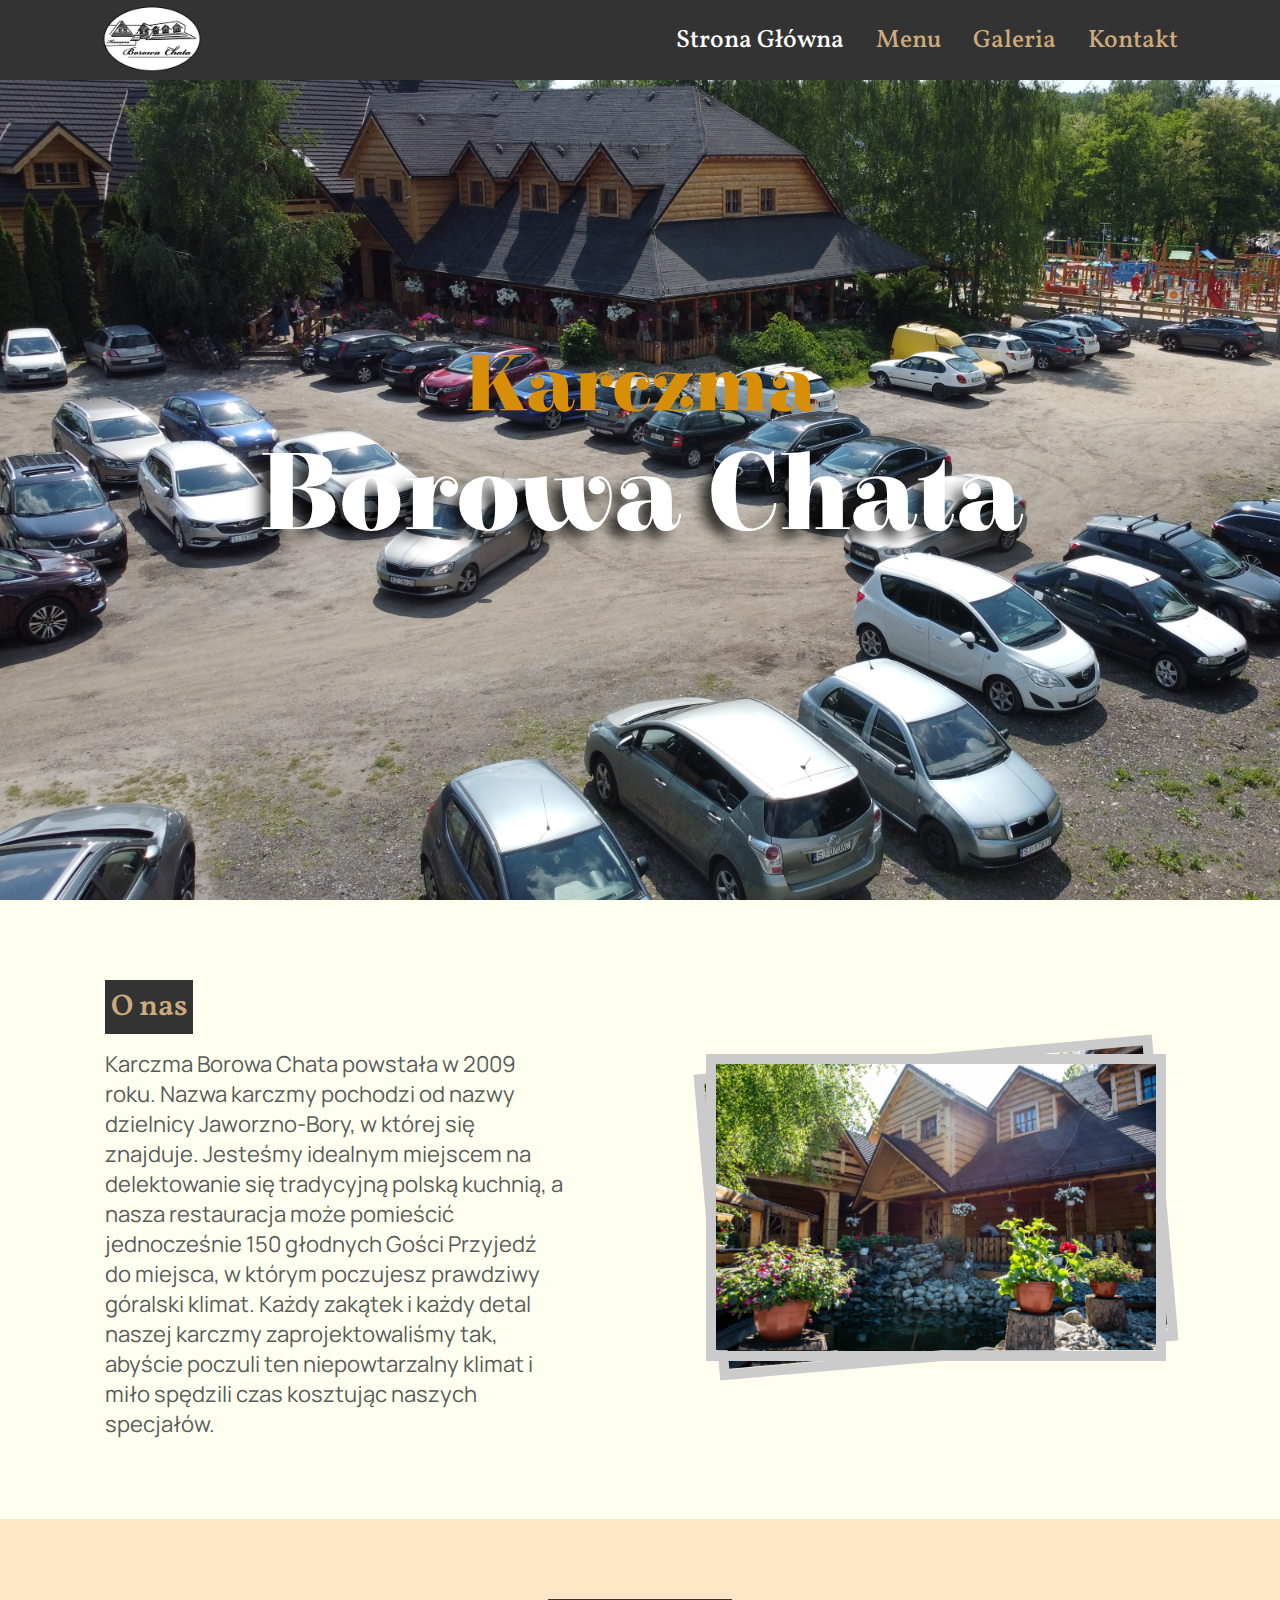
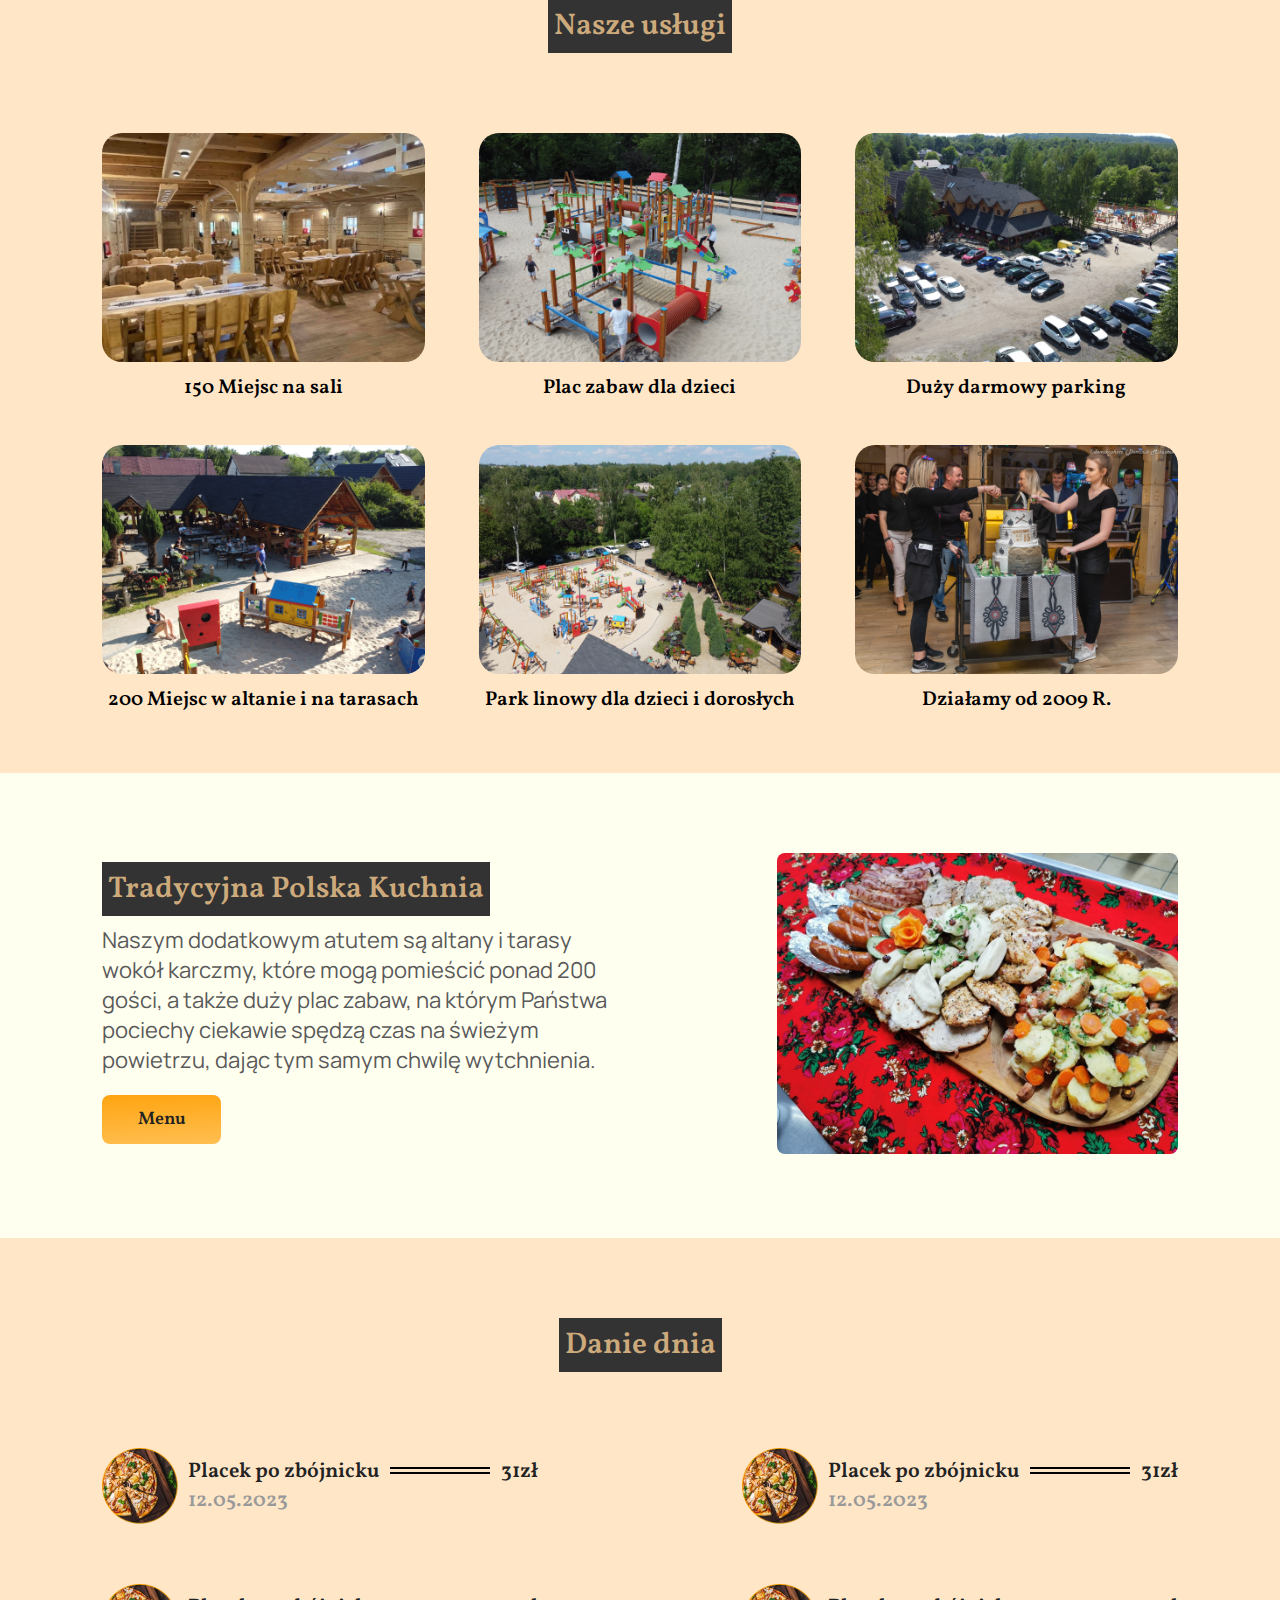
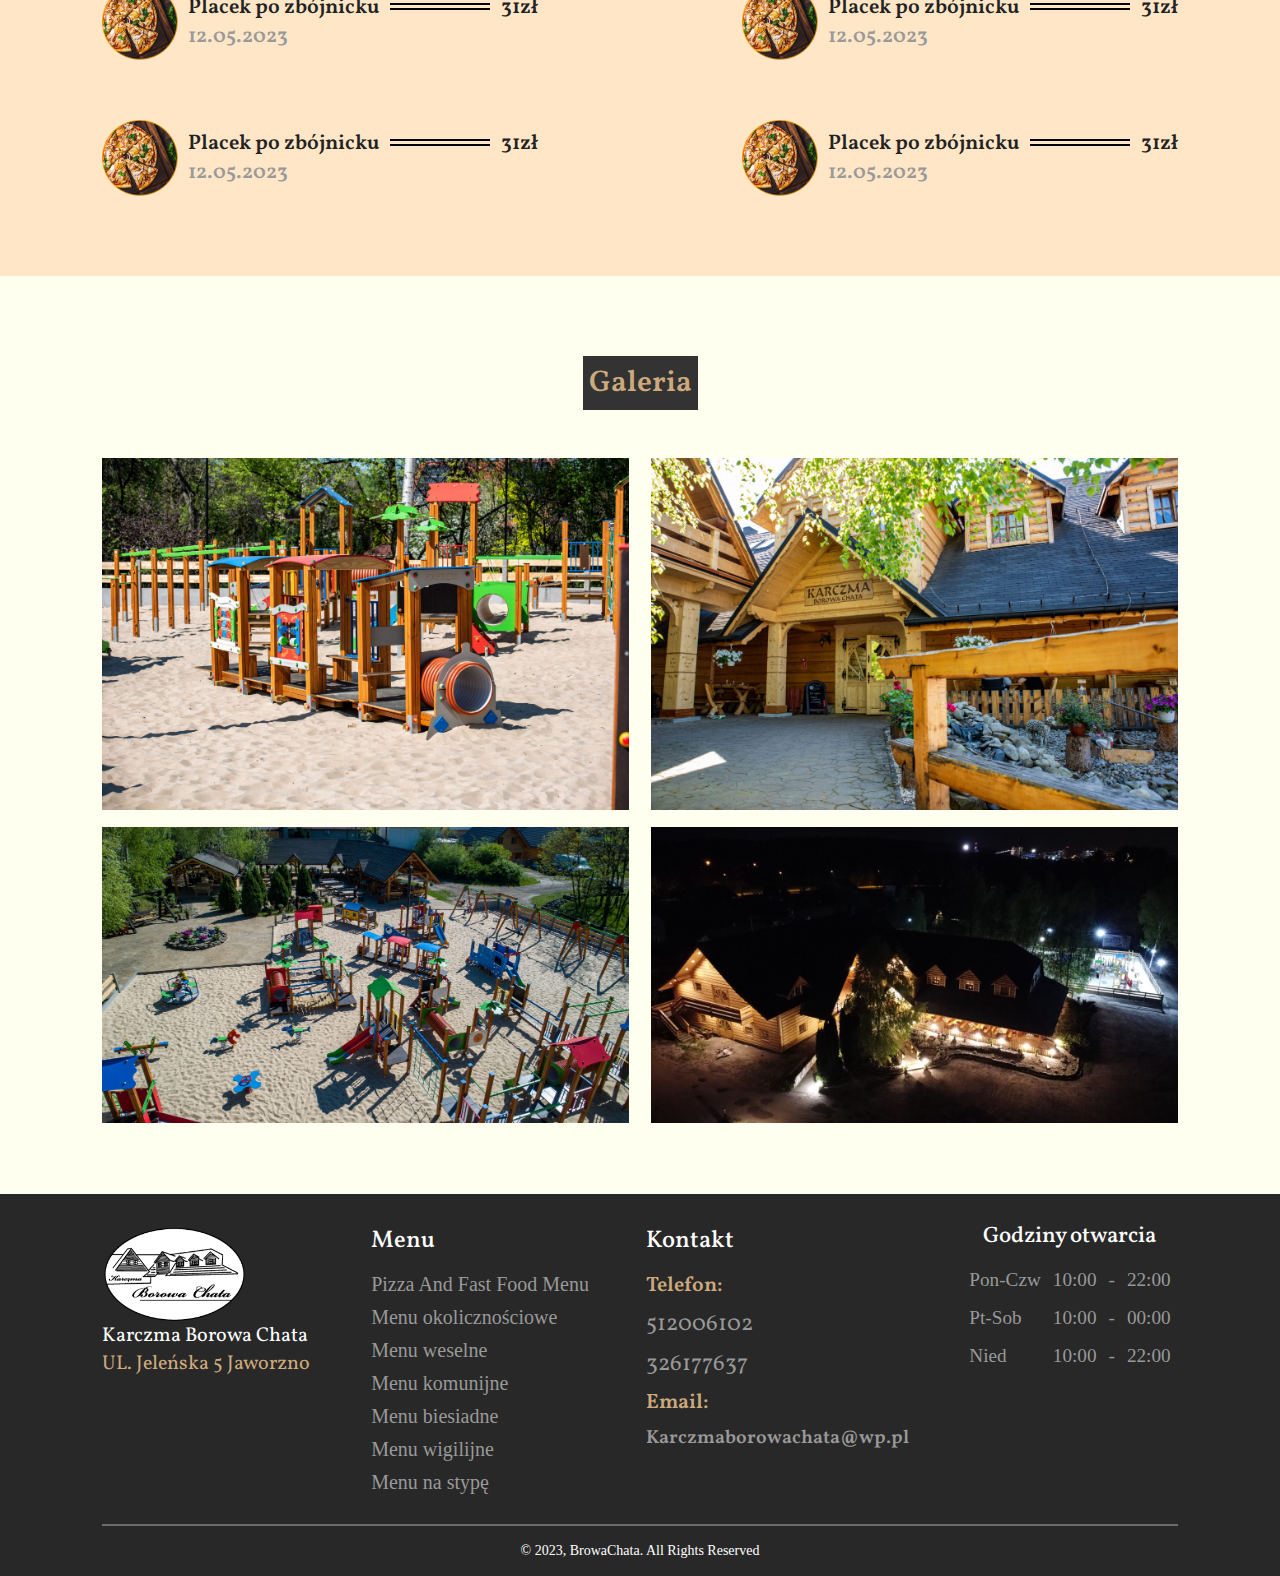
==== index.html @ 279a8940 "Add files via upload" ====
<!DOCTYPE html>
<html lang="en">
<head>
    <meta charset="UTF-8">
    <meta http-equiv="X-UA-Compatible" content="IE=edge">
    <meta name="viewport" content="width=device-width, initial-scale=1.0">
    <title>Karczma Borowa Chata</title>
    <link rel="preconnect" href="https://fonts.googleapis.com">
<link rel="preconnect" href="https://fonts.gstatic.com" crossorigin>
<link href="https://fonts.googleapis.com/css2?family=Elsie:wght@900&family=Manrope&family=Vollkorn:wght@400;500;600;700;900&display=swap" rel="stylesheet">
    <link rel="stylesheet" href="./assets/style.css">
    
</head>
<body>

    

    <header>
                
                <a href="index.html"><img src="./img/BorowaChata-Logo.png" class="logo" alt="Logo Karczma Borowa Chata"></a>
                <div class="hamburger">
                    <div class="line"></div>
                    <div class="line"></div>
                    <div class="line"></div>
                </div>

                
                
                <nav class="nav-bar">
                    <ul>
                        <li><a href="index.html" class="active">Strona Główna</a></li>
                        <li class="nav-dropdown"><a href="#">Menu</a>
                            <div class="dropdown">
                                <ul>
                                    <li><a href="menug.html">Menu Główne</a></li>
                                    <li><a href="#">Menu Pizza & Fast Food</a></li>
                                    <li><a href="#">Menu okolicznościowe</a></li>
                                    <li><a href="#">Menu weselne</a></li>
                                    <li><a href="#">Menu komunijne</a></li>
                                    <li><a href="#">Menu biesiadne</a></li>
                                    <li><a href="#">Menu wigilijne</a></li>
                                    <li><a href="#">Menu na stypę</a></li>
                                </ul>
                            </div>
                        </li>
                        <li><a href="Galeria.html">Galeria</a></li>
                        <li><a href="Kontakt.html">Kontakt</a></li>
                    </ul>
            </nav>
      
    </header>


    
    <section>

            <div class="main-image">
                <div class="main-container">
                    <h3>Karczma</h3>
                    <h2>Borowa Chata</h2>
                </div>
            </div>

    </section>


    <section>

        <div class="flex-container">
            
                <div class="about-data">
                    <div class="mobile-about">
                        <h1>O nas</h1>
                    </div>
                        <p class="about-description">Karczma Borowa Chata powstała w 2009 roku. Nazwa karczmy pochodzi od nazwy dzielnicy Jaworzno-Bory,
                        w której się znajduje. Jesteśmy idealnym miejscem na delektowanie się tradycyjną polską kuchnią, a 
                        nasza restauracja może pomieścić jednocześnie 150 głodnych Gości Przyjedź do miejsca, w którym 
                        poczujesz prawdziwy góralski klimat. Każdy zakątek i każdy detal naszej karczmy zaprojektowaliśmy tak, 
                        abyście poczuli ten niepowtarzalny klimat i miło spędzili czas kosztując naszych specjałów.</p>
                </div>
           
                <div class="parent">
                        <img class="image2" src="./img/karczmatest.png" />
                        <img class="image1" src="./img/altanatest.png" />
                 </div>

        </div>
           
    </section>


    <section class="container-services">

        <div class="services-info">
            <h1>Nasze usługi</h1>
        </div>
        
        <div class="services-data">
            <div class="services">
                <img src="./img/srodek.png" class="services-img">
                <P class="font-img">150 Miejsc na sali</P>
              </div>
              <div class="services">
                <img src="./img/placzabaw.png" class="services-img">
                <p class="font-img">Plac zabaw dla dzieci</p>
              </div>
              <div class="services"> 
                <img src="./img/parking.png" class="services-img">
                <p class="font-img">Duży darmowy parking</p>
              </div>
            <div class="services">
              <img src="./img/altana.png" class="services-img">
              <p class="font-img">200 Miejsc w altanie i na tarasach</p>
            </div>
            <div class="services">
              <img src="./img/park.png" class="services-img">
              <p class="font-img">Park linowy dla dzieci i dorosłych</p>
            </div>
            <div class="services">
              <img src="./img/dzialamy.png" class="services-img">
              <p class="font-img">Działamy od 2009 R.</p>
          </div>
        </div>
    
    </section>

    
    <section>

        <div class="flex-container-trad">
           
                <div class="about-data">
                    <div class="trad-about-cos">
                        <span class="trad-title">Tradycyjna Polska Kuchnia</span>
                    </div>
                        <p class="trad-description">Naszym dodatkowym atutem są altany i tarasy wokół karczmy,
                            które mogą pomieścić ponad 200 gości, a także duży plac zabaw, na którym Państwa pociechy 
                            ciekawie spędzą czas na świeżym powietrzu, dając tym samym chwilę wytchnienia.</p>
                            <div class="trad-about-cos">
                            <a href="#" class="button menu-button">Menu</a>
                        </div>
                </div>
                <div class="right-img">
                        <img class="trad-img" src="./img/kuchnia.jpg" />
                    </div>
    
        </div>
    
    </section>

    <section class="container-services">
        <div class="card-info">
            <h1>Danie dnia</h1>
        </div>

        <div class="card-container">
            <div class="column-left">
                <div class="card">
                    <img src="./img/Ellipse 28.png" alt="" class="card-img">
                    
                <div class="card-content">
                    <h2>Placek po zbójnicku<span class="line-food">31zł</span></h2>
                    <p>12.05.2023</p>
                    
                </div>
                </div>
                <div class="card">
                    <img src="./img/Ellipse 28.png" alt="" class="card-img">
                    
                <div class="card-content">
                    <h2>Placek po zbójnicku<span class="line-food">31zł</span></h2>
                    <p>12.05.2023</p>
                </div>
                </div>
                <div class="card">
                    <img src="./img/Ellipse 28.png" alt="" class="card-img">
                    
                <div class="card-content">
                    <h2>Placek po zbójnicku<span class="line-food">31zł</span></h2>
                    <p>12.05.2023</p>
                </div>
            </div>
            </div>
            <div class="column-right">
                <div class="card">
                    <img src="./img/Ellipse 28.png" alt="" class="card-img">
                    
                <div class="card-content">
                    <h2>Placek po zbójnicku<span class="line-food">31zł</span></h2>
                    <p>12.05.2023</p>
                </div>
                </div>
                <div class="card">
                    <img src="./img/Ellipse 28.png" alt="" class="card-img">
                    
                <div class="card-content">
                    <h2>Placek po zbójnicku<span class="line-food">31zł</span></h2>
                    <p>12.05.2023</p>
                </div>
                </div>
                <div class="card">
                    <img src="./img/Ellipse 28.png" alt="" class="card-img">
                    
                <div class="card-content">
                    <h2>Placek po zbójnicku<span class="line-food">31zł</span></h2>
                    <p>12.05.2023</p>
                </div>
            </div>
    </div>
    </section>

    <section>
        <div class="gallery-title">
            <h1>Galeria</h1>
        </div>
    
    <div class="gallery">
        <div class="gallery-item">
          <img src="./img/Borowa-Chata-2022-ogrodek-21-scaled.jpg">
        </div>
        <div class="gallery-item">
            <img src="./img/LT2_8893-scaled.jpg">
        </div>
        <div class="gallery-item">
            <img src="./img/Borowa-Chata-2022-ogrodek-7-scaled.jpg">
        </div>
        <div class="gallery-item">
            <img src="./img/DJI_0064.jpg">
          </div>
      </div>
      
    </section>

    <footer>
        <div class="container-footer">
        
          <div class="column-social">
            <img src="./img/BorowaChata-Logo.png" class="logo-footer">
            <p class="social-name">Karczma Borowa Chata</p>
            <p class="social-adress">UL. Jeleńska 5 Jaworzno</p>
          </div>
  
            <div class="column-menu">
          <h2 href="#">Menu</h2>
          <a href="#">Pizza And Fast Food Menu</a>
          <a href="#">Menu okolicznościowe</a>
          <a href="#">Menu weselne</a>
          <a href="#">Menu komunijne</a>
          <a href="#">Menu biesiadne</a>
          <a href="#">Menu wigilijne</a>
          <a href="#">Menu na stypę</a>
            </div>
  
           <div class="column-contact">
            <div class="column-text">
            <h2>Kontakt</h2>
          <P class="contact-subtitle">Telefon:</P>
          <a href="tel:512006102" class="contact-phone">512006102</a>
          <a href="tel:326177637" class="contact-phone">326177637</a>
          <p class="contact-subtitle">Email:</p>
          <a href="mailto:Karczmaborowachata@wp.pl" class="contact-email">Karczmaborowachata@wp.pl</a>
                </div>
        </div>
  
           <div class="column-opening">
            <div class="opening-hours">
                       <h2>Godziny otwarcia</h2>
                  
                  <table class="opening-hours-table">
                      <tr>
                          <td>Pon-Czw</td>
                          <td>10:00</td>
                          <td>-</td>
                          <td>22:00</td>
                      </tr>
                      <tr>
                          <td>Pt-Sob</td>
                          <td>10:00</td>
                          <td>-</td>
                          <td>00:00</td>
                      </tr>
                      <tr>
                          <td>Nied</td>
                          <td>10:00</td>
                          <td>-</td>
                          <td>22:00</td>
                      </tr>
                  </table>
           
        
        </div>
           </div>
           
        </div>
        <div class="linia-footer"></div>
        <p class="footer-copy">© 2023, BrowaChata. All Rights Reserved</p>


            <script src="main.js"></script>
</body>
</html>
---- assets/style.css ----
* {
    box-sizing: border-box;
    padding: 0;
    margin: 0; 
    text-decoration: none;
  }

  body {
    background-color: #fffff0;
  }


  .container-services {
    background-color: #FFE6C7;
  }

  header {
    display: flex;
    height: 80px;
    width: 100%;
    background: #333333;
    position: fixed;
    justify-content: space-between;
    align-items: center;
    z-index: 1000;
    padding-left: 8%;
    padding-right: 8%;
  }
  
  .logo {
    width: 100px;
  }
  
  .hamburger {
    display: none;
  }
  
  .nav-bar ul {
    display: flex;
    list-style: none;
  }
  
  .nav-bar ul li a{
    display: block;
    font-family: 'Vollkorn';
    font-style: normal;
    font-weight: 500;
    font-size: 25px;
    color: #CDAA7C;
    text-decoration: none;
    padding: 0 0 0 2rem;
  }
  
  .nav-bar ul li a:hover{
    color: #FFFFFF;
  }
  
  .nav-bar ul li a.active {
    color: #FFFFFF;
  }
  
  .nav-bar ul li ul {
    position: absolute;
    width: 280px;
    background: #333333;
    display: none;
    border-radius: 10px;
    padding-top: 1.3rem;
    padding-bottom: 1rem;
  }
  
  .nav-bar ul li ul li a{
    font-size: 23px;
    padding-top: 0.6rem;
  }
  
  .nav-bar .dropdown-active ul {
    display: initial;
  }
  
  @media only screen and (max-width: 900px) {
  
      .hamburger {
        display: block;
        cursor: pointer;
      }
  
      .hamburger .line {
        width: 30px;
        height: 3px;
        background: #FFFFFF;
        margin: 6px 0;
      }
  
      .nav-bar {
        position: absolute;
        top: 80px;
        left: 0;
        right: 0;
        width: 100%;
        background: #333333;
        transition: 0.2s;
        height: 0;
        max-height: calc(100vh - 80px);
        overflow-y: auto;
      }
  
      .nav-bar.active {
        height: 100vh;
      }
  
  
      .nav-bar ul li a{
        font-size: 27px;
        margin-bottom: 12px;
      }
  
      .nav-bar ul li ul li a{
        font-size: 27px;
        padding-top: 0.4rem;
    }
  
      .nav-bar ul {
        padding-bottom: 2rem;
        display: block;
        width: fit-content;
        margin: 30px auto 0 auto;
        text-align: center;
        transition: 0.5s;
    }
  
      .nav-bar.active {
        opacity: 1;
      }
  
  
      .nav-bar ul li ul {
        position: relative;
        width: 100%;
      }
  
      .main-container .main-text-one {
        font-size: 45px;
      }
      
      .main-container .main-text-two { 
        font-size: 70px;
      }
      
  }

  /*Head-section*/

  .main-image {
    background-image: url(../img/DJI_0276.JPG);
    width: 100%;
    height: 100vh;
    background-size:cover;
    background-repeat: no-repeat;
  }
  
  .main-container h3 {
    font-family: 'Elsie';
    font-style: normal;
    font-weight: 900;
    font-size: 80px;
    color: #D78F09;
  }
  
  .main-container h2 {
    font-family: 'Elsie';
    font-style: normal;
    font-weight: 900;
    font-size: 110px;
    color: #FFFFFF;
    text-shadow: -10px 8px 13px rgba(0, 0, 0, 0.75);
  }
  
  .main-container {
    width: 100%;
    position: absolute;
    top: 50%;
    transform: translateY(-50%);
    text-align: center;
  }

  @media only screen and (max-width: 900px) {
    .main-container h3 {
      font-size: 60px;
    }
    
    .main-container h2 {
      font-size: 75px;
    }
  }

  /*about-us*/
  
  .flex-container {
    display: flex;
    align-items: center;
    padding-top: 5rem;
    padding-bottom: 5rem;
    gap: 13.333%;
    padding-left: 8.2%;
    padding-right: 8.9%;
  }

  .about-data h1 {
    display: inline-flex;
    font-family: 'Vollkorn';
    font-style: normal;
    font-weight: 600;
    font-size: 30px;
    color: #CDAA7C;
    background-color: #333333;
    padding: 6px;
  }
  
  .about-description {
    padding-top: 15px;
    font-family: 'Manrope';
    font-style: normal;
    font-weight: 400;
    font-size: 22px;
    color: #595959;
  }

  .parent {
    position: relative;
    top: 0px;
    left: 0px;
  }
  
  .image1 {
    position: relative;
    width: 460px;
    height: 307px;
    top: 0;
    left: 0;
    border: 10px #CBCBCB solid;
  }
  .image2 {
    position: absolute;
    width: 460px;
    height: 307px;
    top: 0px;
    left: 0px;
    border: 10px #CBCBCB solid;
    transform: rotate(-5deg);
  }

  @media screen and (max-width: 1199px) and (min-width: 992px) {
    .flex-container {
      padding-top: 2.5rem;
      padding-bottom: 2.5rem;
      gap: 5%;
    }
  
    .about-data h1 {
      font-size: 25px;
      padding: 6px;
    }
    
    .about-description {
      padding-top: 15px;
      font-size: 21px;
    }
    
    .image1 {
      width: 360px;
      height: 255px;
    }
    .image2 {
      width: 360px;
      height: 255px;
    }
  }

  @media screen and (max-width: 991px) and (min-width: 762px) {
    .flex-container {
      padding-top: 2.5rem;
      padding-bottom: 2.5rem;
      flex-wrap: wrap;
      align-items: center;
      justify-content: center;
      gap: 2.5rem;
      padding-left: 8%;
      padding-right: 8%;
    }
  
    .about-data h1 {
      font-size: 25px;
      padding: 6px;
    }
    
    .about-description {
      padding-top: 15px;
      font-size: 20px;
    }
    
    .image1 {
      width: 360px;
      height: 255px;
    }
    .image2 {
      width: 360px;
      height: 255px;
    }
  }

  @media screen and (max-width: 761px) {

    .flex-container {
      padding-top: 1.5rem;
      padding-bottom: 1.5rem;
      padding-left: 8.2%;
      padding-right: 8.2%;
    }

    .parent {
      display: none;
    }

    .mobile-about{
      display: flex;
      align-items: center;
      justify-content: center;
    }

    .about-description {
      text-align: center;
    }
  }

  /*services*/

  .services-info{
    display: flex;
    padding-top: 5rem;
    padding-bottom: 5rem;
    justify-content: center;
  }

  .services-info h1 {
    color: #CDAA7C;
    font-family: 'Vollkorn';
    font-style: normal;
    font-weight: 600;
    font-size: 30px;
    background-color: #333333;
    padding: 6px;
  }

  .font-img {
    font-family: 'Vollkorn';
    font-style: normal;
    font-weight: 600;
    font-size: 20px;
    padding-top: 12px;
}

  .services-img {
    max-width: 100%;
    height: auto;
    border-radius: 20px;
  }

  .services {
    display: flex;
    flex-direction: column;
    align-items: center;
    text-align: center;
  }

  .services-data {
    display: grid;
    grid-template-columns: repeat(3, 1fr);
    justify-items: center;
    column-gap: 5%;
    row-gap: 8%;
    padding-left: 8%;
    padding-right: 8%;
    padding-bottom: 8%;
  }

  @media screen and (max-width: 900px) {
    
    .services-info{
      padding-top: 2rem;
      padding-bottom: 2rem;
    }
  
    .services-info h1 {
      font-size: 25px;
    }
  
    .font-img {
      font-size: 20px;
      text-align: center;
  }
  
    .services-data {
      grid-template-columns: repeat(2, 1fr);
      column-gap: 5%;
      row-gap: 6%;
      padding-bottom: 8.5rem;
    }
   
  }

  @media screen and (max-width: 550px) {
    
    .services-info{
      padding-top: 2rem;
      padding-bottom: 2rem;
    }
  
    .services-info h1 {
      font-size: 25px;
    }
  
    .font-img {
      font-size: 20px;
      text-align: center;
  }
  
    .services-data {
      grid-template-columns: repeat(1, 1fr);
      column-gap: 5%;
      row-gap: 1%;
      padding-bottom: 8.5rem;
    }
   
  }
 
  

  /*traditional*/

  .trad-title {
    font-family: 'Vollkorn';
    font-style: normal;
    font-weight: 600;
    font-size: 30px;
    background-color: #333333;
    padding: 6px;
    color: #CDAA7C;   
    white-space: nowrap;
  }

   .trad-description{
    font-family: 'Manrope';
    font-style: normal;
    font-weight: 400;
    font-size: 22px;
    line-height: 30px;
    color: #595959;
    padding-bottom: 20px;
    padding-top: 15px;
    }

    .trad-img {
        max-width: 100%;
        height: auto;
        border-radius: .5rem;
        }
    
    .flex-container-trad {
        display: flex;
        justify-content: space-between;
        align-items: center;
        padding-left: 8%;
        padding-right: 8%;
        padding-top: 5rem;
        padding-bottom: 5rem;
        gap: 13.333%;
    }

    .button{
    display: inline-block;
    background: linear-gradient(177.2deg, #FF9E01 -25.41%, rgba(254, 202, 0, 0) 349.37%);
    color: black;
    padding: 0.75rem 2.2rem;
    border-radius: .5rem;
    transition: .3s;
    }

    .menu-button{
    border-radius: 0.5rem;
    font-family: 'Vollkorn';
    font-style: normal;
    font-weight: 600;
    font-size: 18px;
    color: #222222;
    }

    @media screen and (max-width: 900px) {
    
      .trad-title {
        font-size: 25px;
      }
    
       .trad-description{
        font-size: 22px;
        line-height: 26px;
        }
    
        .trad-img {
            display: none;
            }
        
        .flex-container-trad {
            align-items: center;
            justify-content: center;
            padding-top: 2.5rem;
            padding-bottom: 2.5rem;
            padding-left: 8%;
            padding-right: 8%;
            gap: 0;
        }
    
        .menu-button{
        font-size: 18px;
        
        }

        .button {
          justify-content: center;
          align-items: center;
        }
        
        .trad-about-cos {
          display: flex;
          justify-content: center;
          align-items: center;
        }

        .trad-description {
          text-align: center;
        }

    }
  
    
/* Food */

.card-info h1 {
    font-family: 'Vollkorn';
    font-style: normal;
    font-weight: 600;
    font-size: 30px;
    color: #CDAA7C;
    background-color: #333333;
    padding: 6px;
  }

.card-info {
    display: flex;
    align-items: center;
    justify-content: center;
    padding: 5rem 0 1rem 0;
  }

  .card{
    display: flex;
    align-items: center;
    padding-top: 60px;
  }

  .column-left {
    display: flex;
    flex-direction: column;
  }

  .column-right {
    display: flex;
    flex-direction: column;
  }

  .card-content {
    padding-left: 0.6rem;
  }

  .card-content h2 {
    font-family: 'Vollkorn';
    font-style: normal;
    font-weight: 600;
    font-size: 21px;
    color: #222222;
  }

  .card-content p {
    font-family: 'Vollkorn';
    font-style: normal;
    font-weight: 600;
    font-size: 21px;
    color: #999999;
  }

  .card-container {
    display: flex;
    justify-content: space-between;
    padding-left: 8%;
    padding-right: 8%;
    padding-bottom: 5rem;
  }

  .line-food{
    display: inline;
    align-items: center;
  }

  .card .line-food:before {
    content:" ";
    display: inline-block;;
    width: 100px;
    height:3.5px;
    border-top:2px solid black;
    border-bottom:2px solid black;
    margin:0 11px 3px;
  }

  @media screen and (max-width: 1100px) {
    .card-container {
      flex-wrap: wrap;
      align-items: center;
      justify-content: center;
    }
  
  
  }

  @media screen and (max-width: 576px) {
    
    .card .line-food:before {
      width: 0px;
      margin:0 2px 0px;
    }
    .line-food{
      display: inline;
      align-items: center;
    }

    .card-content {
      padding-left: 0.2rem;
    }

    .card-content h2 {
      font-size: 20px;
    }
  
    .card-content p {
      font-size: 20px;
    }


  }

/*gallery*/

.gallery-title {
  display: flex;
  justify-content: center;
  align-items: center;
  padding-top: 5rem;
}

.gallery-title h1 {
  font-family: 'Vollkorn';
  font-style: normal;
  font-weight: 600;
  font-size: 30px;
  background-color: #333333;
  padding: 6px;
  color: #CDAA7C;   
}

.gallery {
  display: grid;
  grid-template-columns: repeat(2, 1fr);
  padding-left: 8%;
  padding-right: 8%;
  padding-top: 3rem;
  padding-bottom: 5rem;
  row-gap: 2%;
  column-gap: 2%;
}

.gallery-item img {
  max-width: 100%;
  height: auto;
}

@media screen and (max-width: 720px) {
  .gallery {
    grid-template-columns: repeat(1, 1fr);
    padding-top: 2rem;
    row-gap: 2%;
    column-gap: 2%;
  }

  .gallery-title {
    padding-top: 2rem;
  }
}

/*footer*/


        
footer {
        
    padding-top: 30px;
    background: #282828;
}

.container-footer {
    padding-right: 8%;
    padding-left: 8%;
  display: grid;
  grid-template-columns: repeat(4, 1fr);
}

.logo-footer {
    width: 145px;
}

.column-social {  
    display: flex;
    flex-direction: column;
}

.social-name {
        font-family: 'Vollkorn';
        font-style: normal;
        font-weight: 400;
        font-size: 20px;
        color: #FFFFFF;
}

.social-adress {
        font-family: 'Vollkorn';
        font-style: normal;
        font-weight: 400;
        font-size: 20px;
        color: #CDAA7C;
}

.column-menu h2 {
    font-family: 'Vollkorn';
    font-style: normal;
    font-weight: 500;
    font-size: 1.5rem;
    color: #FFFFFF;
    padding-bottom: 5px;
}

.column-menu {
    display: flex;
    flex-direction: column;
    align-items: flex-start;
    gap: 10px;
}

.column-menu a {
    font-family: 'Roboto';
    font-style: normal;
    font-weight: 400;
    font-size: 20px;
    color: #999999;
}

.column-text {
  display: flex;
  flex-direction: column;
  gap: 8px;
}

.column-contact {
    display: flex;
    justify-content: flex-end;
}

.column-contact h2 {
    font-family: 'Vollkorn';
    font-style: normal;
    font-weight: 500;
    font-size: 1.5rem;
    color: #FFFFFF;
    padding-bottom: 5px;
}

.contact-subtitle {
    font-family: 'Vollkorn';
    font-style: normal;
    font-weight: 600;
    font-size: 1.3rem;
    color: #CDAA7C;
}

.contact-phone {
    font-family: 'Vollkorn';
    font-style: normal;
    font-weight: 400;
    font-size: 23px;
    color: #999999;
}

.contact-email {
    font-family: 'Vollkorn';
    font-style: normal;
    font-weight: 600;
    font-size: 19px;
    color: #999999;
}

.column-opening {
    display: flex;
    flex-direction: column;
    align-items: flex-end;
}

.opening-hours h2 {
    padding-bottom: 10px;
    font-family: 'Vollkorn';
    font-style: normal;
    font-weight: 500;
    font-size: 1.4rem;
    color: #FFFFFF;
    text-align:center;
}

.opening-hours {
    font-family: 'Roboto';
    font-style: normal;
    font-weight: 400;
    font-size: 1.2rem;
    line-height: 26px;
    color: #999999;
}

.opening-hours-table tr td {
    padding: 5px;
}

.linia-footer {
    margin-top: 30px;
    border: 1px solid #6C6C6C;
    transform: matrix(1, 0, 0, 1, 0, 0);
    margin-left: 8%;
    margin-right: 8%;
}

.footer-copy {
    font-family: 'Inter';
    font-style: normal;
    font-weight: 400;
    font-size: 14px;
    text-align: center;
    color: #FFFFFF;
    line-height: 50px;
}

@media screen and (max-width: 1199px) {
  .container-footer {
    grid-template-columns: repeat(2, 1fr);
  }

  .column-social {
    align-items: center;
    order: 1;
  }
  
  .column-menu {
    padding-top: 4.8rem;
    align-items: center;
    order: 4;
  }
  
  .column-contact {
    justify-content: center;
    padding-top: 2.5rem;
    order: 3;
  }
  
  .column-text {
    align-items: center;
    justify-content: center;
  }
  
  .column-opening {
    align-items: center;
    order: 2;
  }
  

}

@media screen and (max-width: 761px) {
  .container-footer {
  grid-template-columns: repeat(1, 1fr);
}
.logo-footer {
  width: 100px;
}

.column-social {
  align-items: center;
  order: 1;
}

.column-menu {
  display: none;
}

.column-contact {
  padding-top: 1.5rem;
  justify-content: center;
  order: 2;
}

.column-text {
  align-items: center;
  justify-content: center;
}

.column-opening {
  padding-top: 1.5rem;
  align-items: center;
  order: 3;
}

}

/*-----------MENU-----------*/

.menu-header-container {
    background-image: url(../img/menu.png);
    width: 100%;
    background-size:cover;
    background-repeat: no-repeat;
    min-height: 35vh;
  }

  .menu-header-section h3{
    font-family: 'Elsie';
    font-style: normal;
    font-weight: 900;
    font-size: 64px; 
    color: #FFFFFF;
  }

  .menu-header-section {
    width: 100%;
    position: absolute;
    top: 18%;
    transform: translateY(-18%);
    text-align: center;
  }

  .container {
    display: flex;
    padding-left: 3%;
    padding-right: 3%;
  }

  .menu-container {
    display: flex;
    flex-direction: column;
  }

  .karta {
    display: flex;
    align-items: center;
    padding-left: 10px;
  }

  .karta:not(:first-child) {
    margin-top: 10px;
  }

  .img-rozetka {
    width: 32px;
  }

  .tekst {
    margin-left: 10px;
  }

  .tekst button {
    background: none;
    border: none;
    cursor: pointer;
  }

  .restaurant-menu {
    display: flex;
    flex-direction: column;
    width: 100%;
  }

  .menu-item {
    display: flex;
    justify-content: space-between;
  }

  .menu-header {
    width: 80%;
    padding-left: 7rem;
   }

  .menu-item:not(:first-child) {
    margin-top: 15px;
  }

  .menu-title {
    font-weight: 600;
    font-size: 1.2rem;
    white-space: nowrap;
  }

  .menu-desc {
    margin-top: 5px;
    width: 60%;
  }

  .menu-price {
    white-space: nowrap;
  }
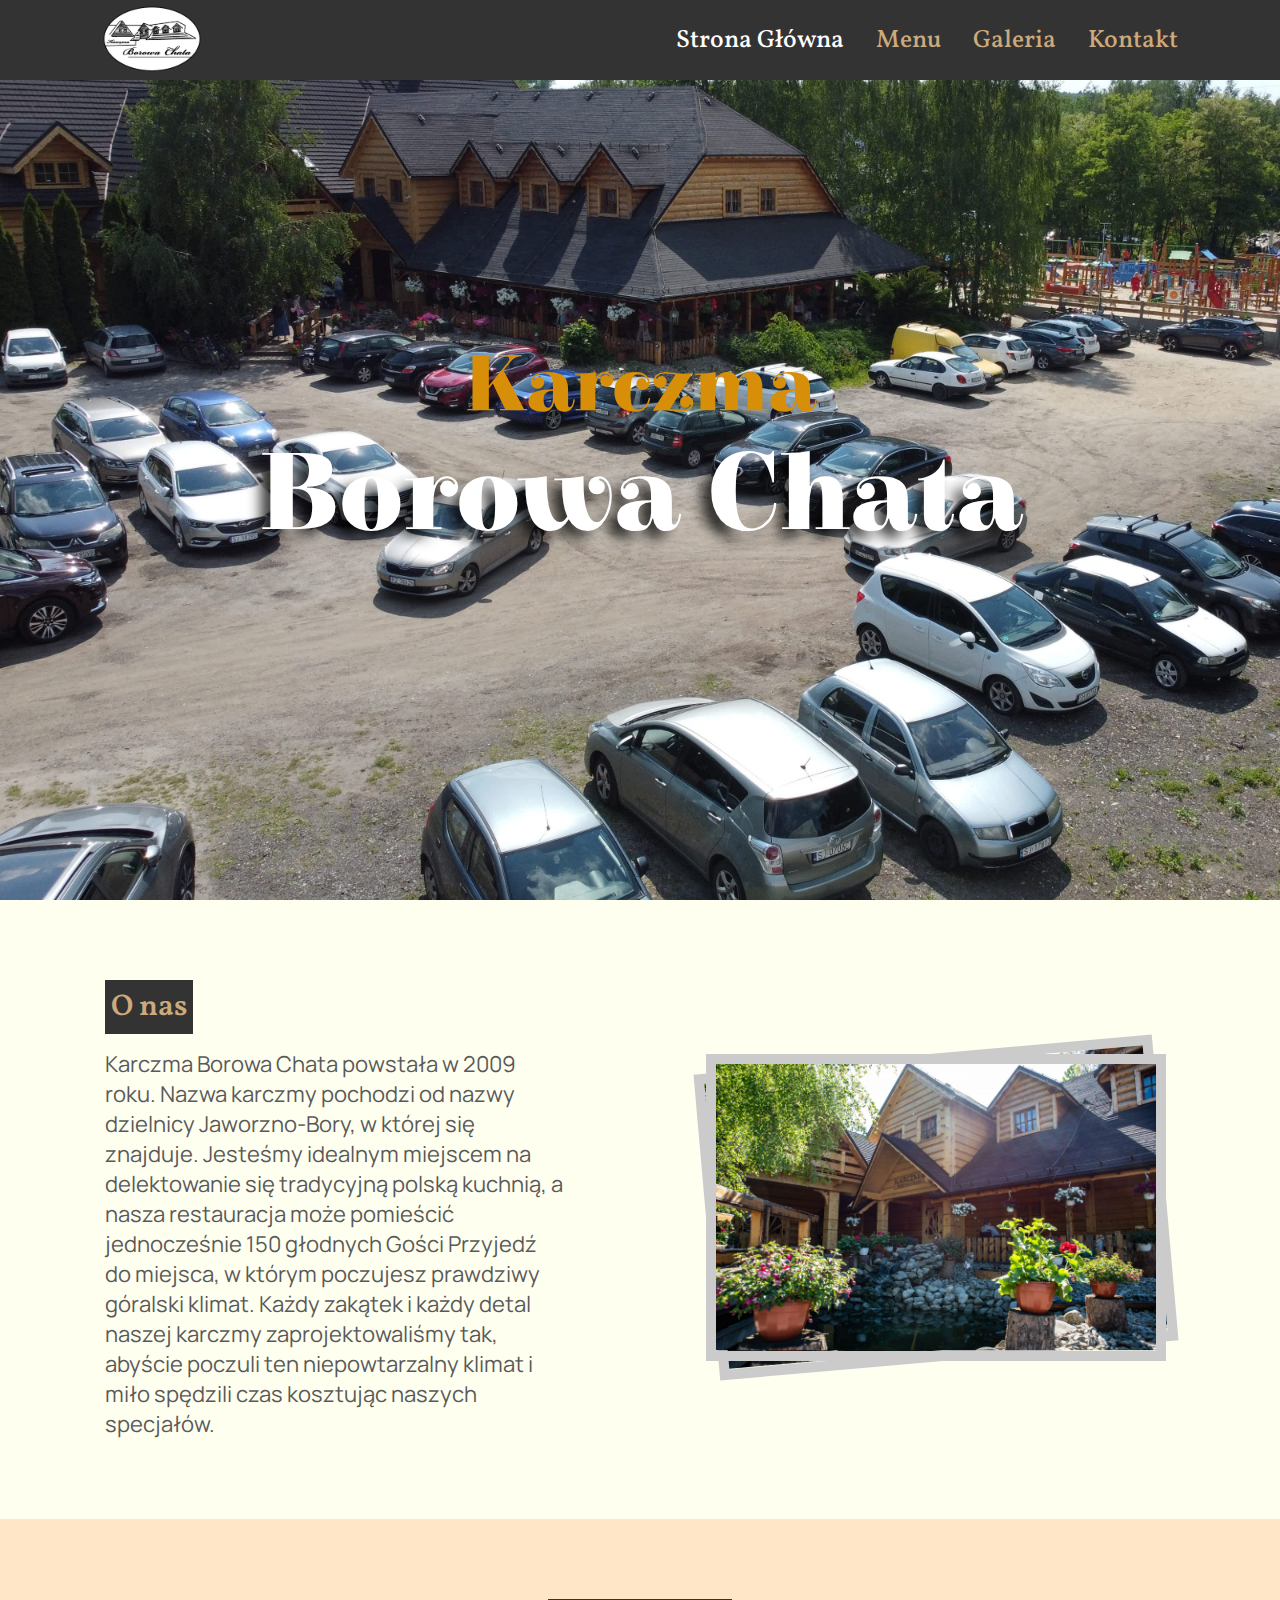
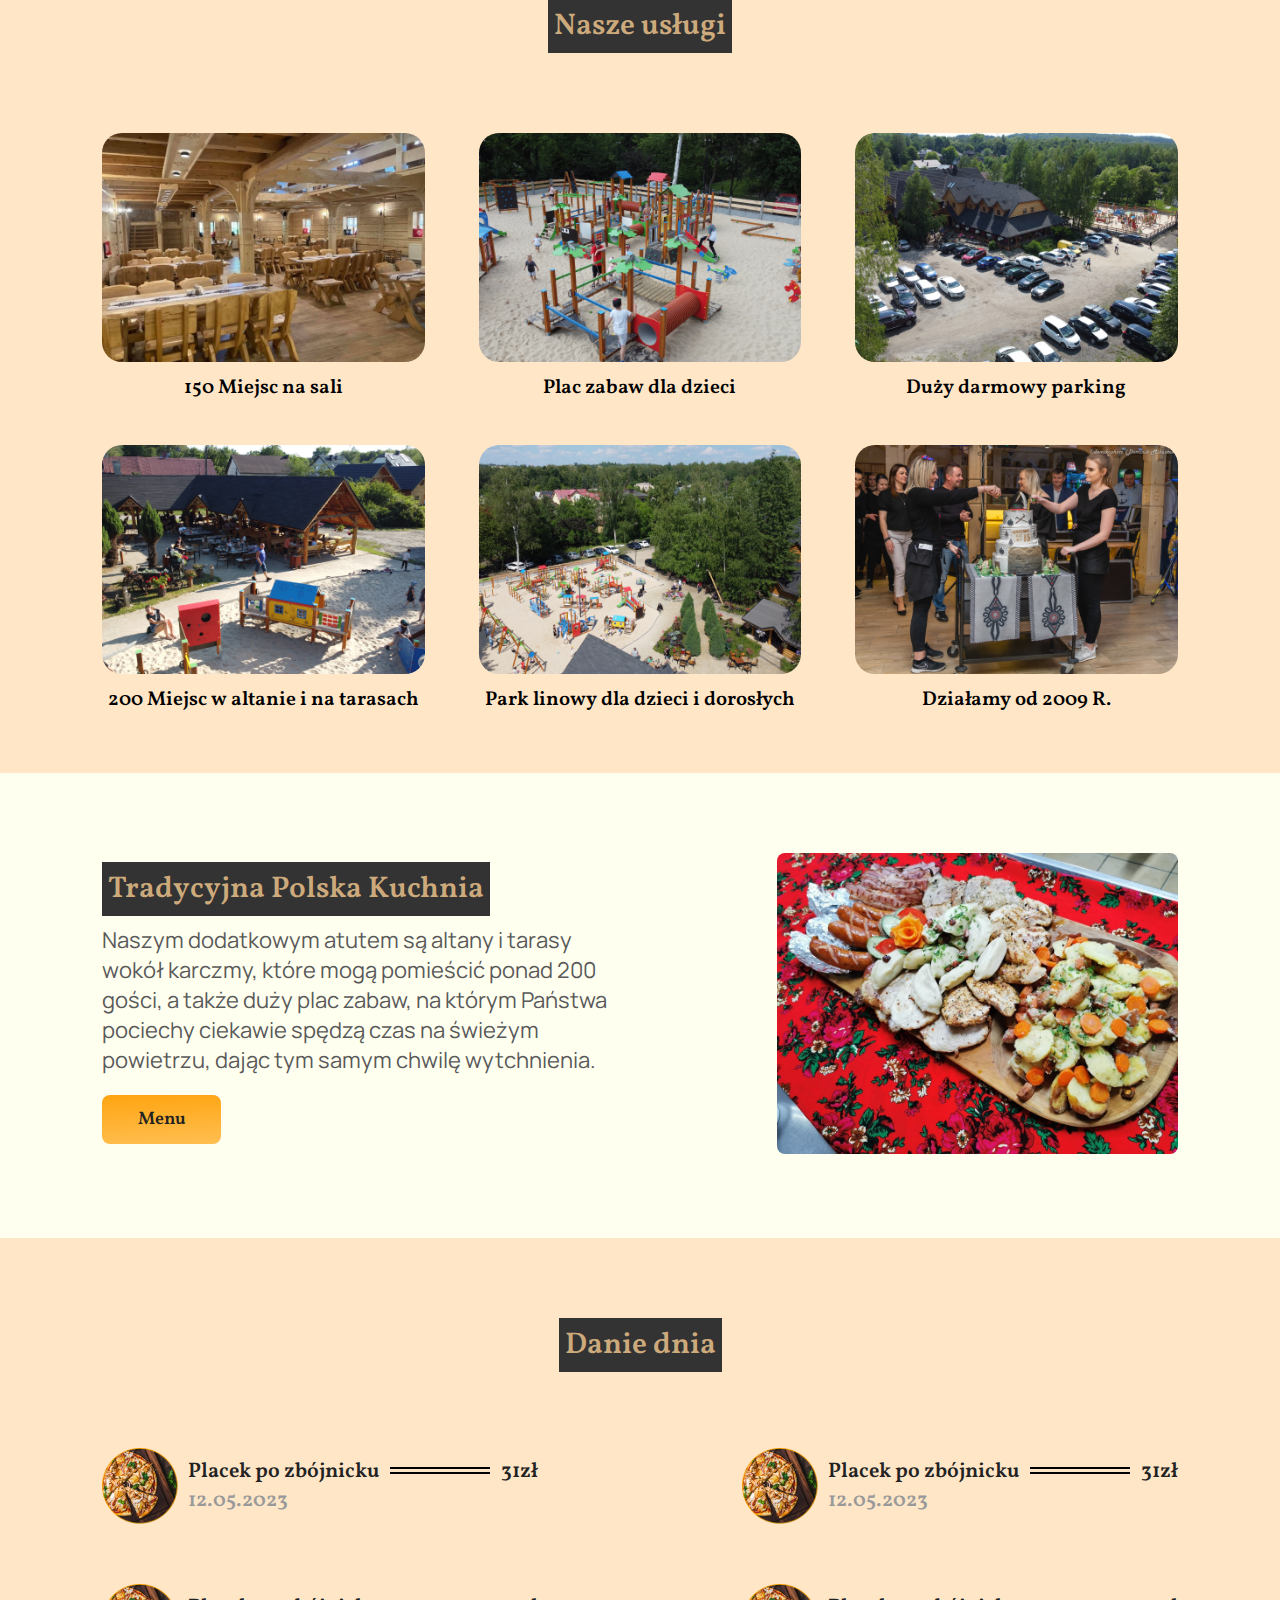
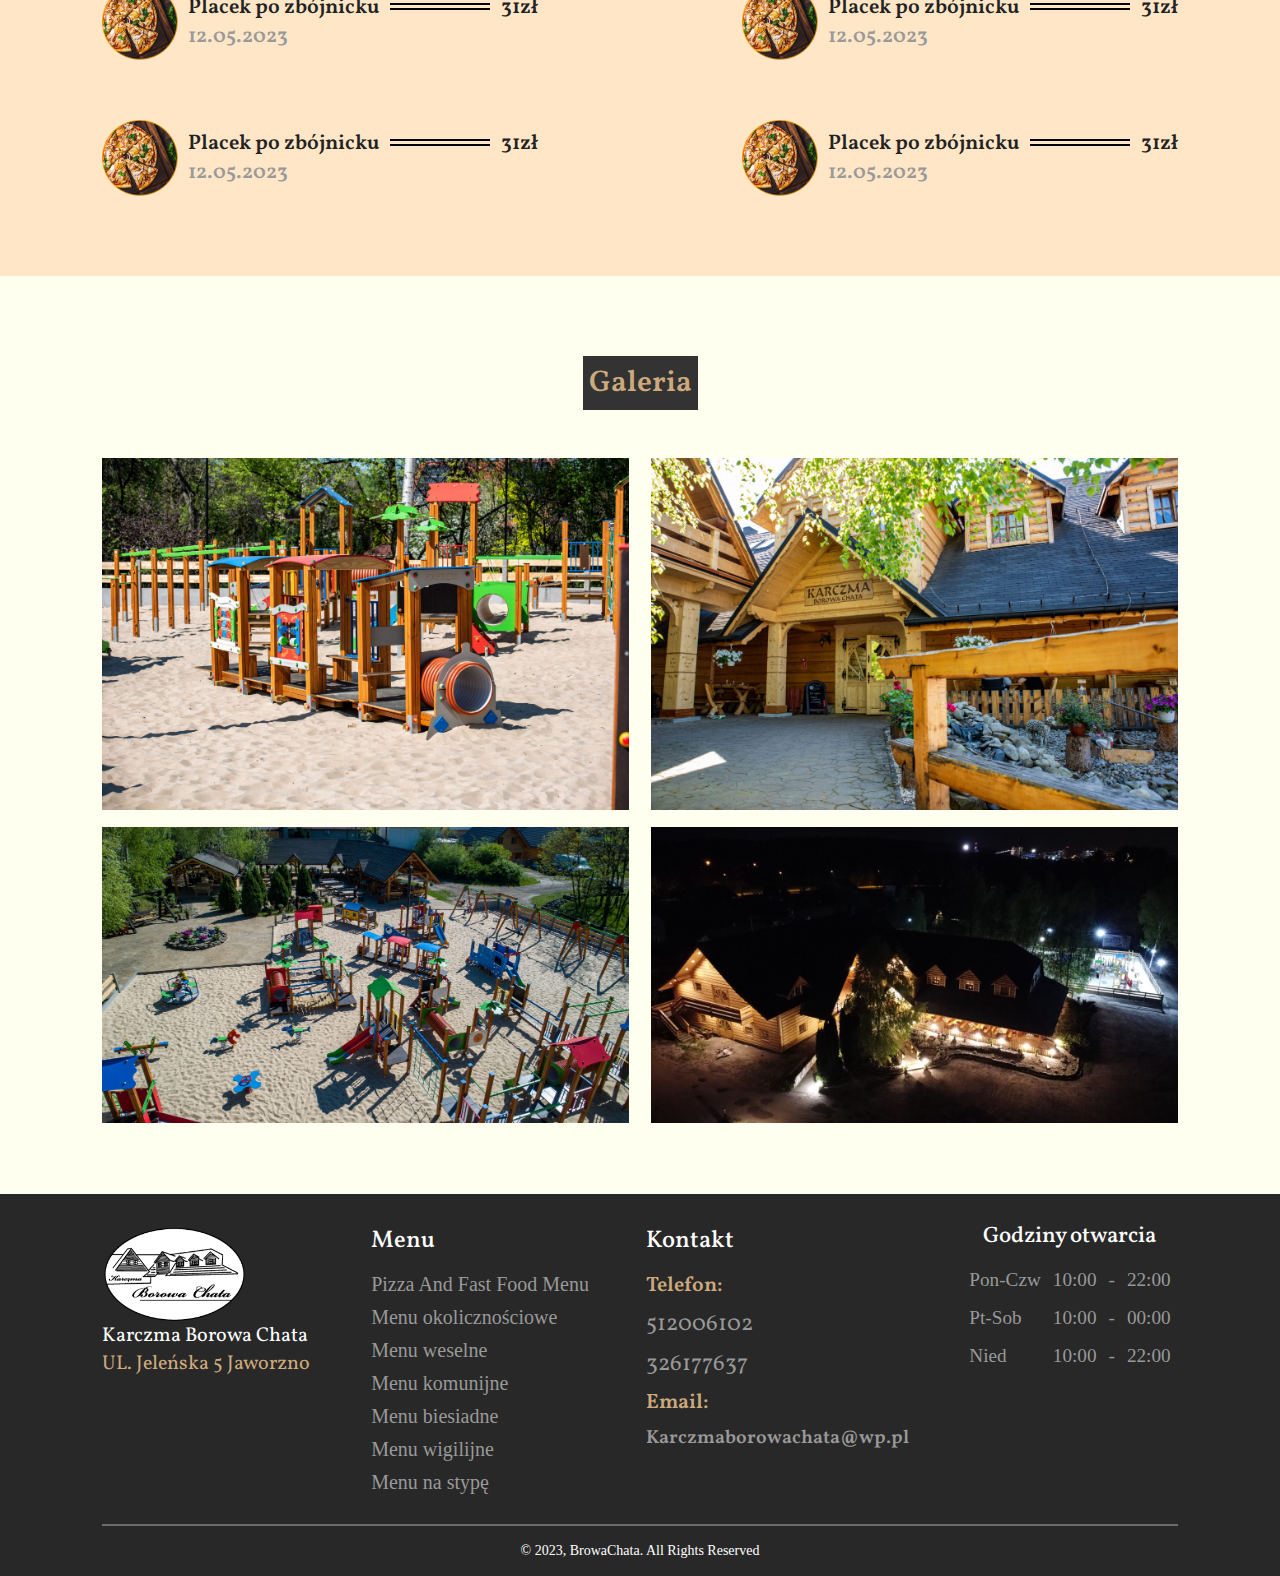
==== commit 8acbc0ec: "Add files via upload" ====
--- a/index.html
+++ b/index.html
@@ -8,7 +8,10 @@
     <link rel="preconnect" href="https://fonts.googleapis.com">
 <link rel="preconnect" href="https://fonts.gstatic.com" crossorigin>
 <link href="https://fonts.googleapis.com/css2?family=Elsie:wght@900&family=Manrope&family=Vollkorn:wght@400;500;600;700;900&display=swap" rel="stylesheet">
-    <link rel="stylesheet" href="./assets/style.css">
+<link rel="preconnect" href="https://fonts.googleapis.com">
+<link rel="preconnect" href="https://fonts.gstatic.com" crossorigin>
+<link href="https://fonts.googleapis.com/css2?family=Oswald:wght@200;300;400;500;600;700&display=swap" rel="stylesheet">    
+<link rel="stylesheet" href="./assets/style.css">
     
 </head>
 <body>
@@ -80,8 +83,8 @@
                 </div>
            
                 <div class="parent">
-                        <img class="image2" src="./img/karczmatest.png" />
-                        <img class="image1" src="./img/altanatest.png" />
+                        <img class="image2" src="./img/karczmatest.png" alt="karczma" />
+                        <img class="image1" src="./img/altanatest.png" alt="altana"/>
                  </div>
 
         </div>
@@ -97,27 +100,27 @@
         
         <div class="services-data">
             <div class="services">
-                <img src="./img/srodek.png" class="services-img">
+                <img src="./img/srodek.png" alt="środek-karczmy" class="services-img">
                 <P class="font-img">150 Miejsc na sali</P>
               </div>
               <div class="services">
-                <img src="./img/placzabaw.png" class="services-img">
+                <img src="./img/placzabaw.png" alt="plac-zabaw" class="services-img">
                 <p class="font-img">Plac zabaw dla dzieci</p>
               </div>
               <div class="services"> 
-                <img src="./img/parking.png" class="services-img">
+                <img src="./img/parking.png" alt="parking" class="services-img">
                 <p class="font-img">Duży darmowy parking</p>
               </div>
             <div class="services">
-              <img src="./img/altana.png" class="services-img">
+              <img src="./img/altana.png" alt="altana" class="services-img">
               <p class="font-img">200 Miejsc w altanie i na tarasach</p>
             </div>
             <div class="services">
-              <img src="./img/park.png" class="services-img">
+              <img src="./img/park.png" alt="park-linowy" class="services-img">
               <p class="font-img">Park linowy dla dzieci i dorosłych</p>
             </div>
             <div class="services">
-              <img src="./img/dzialamy.png" class="services-img">
+              <img src="./img/dzialamy.png" alt="urodziny" class="services-img">
               <p class="font-img">Działamy od 2009 R.</p>
           </div>
         </div>
@@ -141,7 +144,7 @@
                         </div>
                 </div>
                 <div class="right-img">
-                        <img class="trad-img" src="./img/kuchnia.jpg" />
+                        <img class="trad-img" src="./img/kuchnia.jpg" alt="kuchnia"/>
                     </div>
     
         </div>
@@ -156,24 +159,24 @@
         <div class="card-container">
             <div class="column-left">
                 <div class="card">
-                    <img src="./img/Ellipse 28.png" alt="" class="card-img">
-                    
-                <div class="card-content">
-                    <h2>Placek po zbójnicku<span class="line-food">31zł</span></h2>
-                    <p>12.05.2023</p>
-                    
-                </div>
-                </div>
-                <div class="card">
-                    <img src="./img/Ellipse 28.png" alt="" class="card-img">
-                    
-                <div class="card-content">
-                    <h2>Placek po zbójnicku<span class="line-food">31zł</span></h2>
-                    <p>12.05.2023</p>
-                </div>
-                </div>
-                <div class="card">
-                    <img src="./img/Ellipse 28.png" alt="" class="card-img">
+                    <img src="./img/Ellipse 28.png" alt="danie-dnia" class="card-img">
+                    
+                <div class="card-content">
+                    <h2>Placek po zbójnicku<span class="line-food">31zł</span></h2>
+                    <p>12.05.2023</p>
+                    
+                </div>
+                </div>
+                <div class="card">
+                    <img src="./img/Ellipse 28.png" alt="danie-dnia" class="card-img">
+                    
+                <div class="card-content">
+                    <h2>Placek po zbójnicku<span class="line-food">31zł</span></h2>
+                    <p>12.05.2023</p>
+                </div>
+                </div>
+                <div class="card">
+                    <img src="./img/Ellipse 28.png" alt="danie-dnia" class="card-img">
                     
                 <div class="card-content">
                     <h2>Placek po zbójnicku<span class="line-food">31zł</span></h2>
@@ -183,23 +186,23 @@
             </div>
             <div class="column-right">
                 <div class="card">
-                    <img src="./img/Ellipse 28.png" alt="" class="card-img">
-                    
-                <div class="card-content">
-                    <h2>Placek po zbójnicku<span class="line-food">31zł</span></h2>
-                    <p>12.05.2023</p>
-                </div>
-                </div>
-                <div class="card">
-                    <img src="./img/Ellipse 28.png" alt="" class="card-img">
-                    
-                <div class="card-content">
-                    <h2>Placek po zbójnicku<span class="line-food">31zł</span></h2>
-                    <p>12.05.2023</p>
-                </div>
-                </div>
-                <div class="card">
-                    <img src="./img/Ellipse 28.png" alt="" class="card-img">
+                    <img src="./img/Ellipse 28.png" alt="danie-dnia" class="card-img">
+                    
+                <div class="card-content">
+                    <h2>Placek po zbójnicku<span class="line-food">31zł</span></h2>
+                    <p>12.05.2023</p>
+                </div>
+                </div>
+                <div class="card">
+                    <img src="./img/Ellipse 28.png" alt="danie-dnia" class="card-img">
+                    
+                <div class="card-content">
+                    <h2>Placek po zbójnicku<span class="line-food">31zł</span></h2>
+                    <p>12.05.2023</p>
+                </div>
+                </div>
+                <div class="card">
+                    <img src="./img/Ellipse 28.png" alt="danie-dnia" class="card-img">
                     
                 <div class="card-content">
                     <h2>Placek po zbójnicku<span class="line-food">31zł</span></h2>
@@ -216,16 +219,16 @@
     
     <div class="gallery">
         <div class="gallery-item">
-          <img src="./img/Borowa-Chata-2022-ogrodek-21-scaled.jpg">
+          <img src="./img/Borowa-Chata-2022-ogrodek-21-scaled.jpg" alt="plac-zabaw">
         </div>
         <div class="gallery-item">
-            <img src="./img/LT2_8893-scaled.jpg">
+            <img src="./img/LT2_8893-scaled.jpg" alt="wejście">
         </div>
         <div class="gallery-item">
-            <img src="./img/Borowa-Chata-2022-ogrodek-7-scaled.jpg">
+            <img src="./img/Borowa-Chata-2022-ogrodek-7-scaled.jpg" alt="plac-zabaw/altana">
         </div>
         <div class="gallery-item">
-            <img src="./img/DJI_0064.jpg">
+            <img src="./img/DJI_0064.jpg" alt="karczma-w-nocy">
           </div>
       </div>
       
@@ -235,7 +238,7 @@
         <div class="container-footer">
         
           <div class="column-social">
-            <img src="./img/BorowaChata-Logo.png" class="logo-footer">
+            <img src="./img/BorowaChata-Logo.png" alt="logo" class="logo-footer">
             <p class="social-name">Karczma Borowa Chata</p>
             <p class="social-adress">UL. Jeleńska 5 Jaworzno</p>
           </div>
--- a/assets/style.css
+++ b/assets/style.css
@@ -50,6 +50,8 @@
     text-decoration: none;
     padding: 0 0 0 2rem;
   }
+
+  
   
   .nav-bar ul li a:hover{
     color: #FFFFFF;
@@ -72,6 +74,7 @@
   .nav-bar ul li ul li a{
     font-size: 23px;
     padding-top: 0.6rem;
+    padding-left: 1.3rem;
   }
   
   .nav-bar .dropdown-active ul {
@@ -152,7 +155,7 @@
   /*Head-section*/
 
   .main-image {
-    background-image: url(../img/DJI_0276.JPG);
+    background-image: url(../img/DJI_0276proba.jpg);
     width: 100%;
     height: 100vh;
     background-size:cover;
@@ -935,34 +938,32 @@
 
 /*-----------MENU-----------*/
 
+
 .menu-header-container {
     background-image: url(../img/menu.png);
     width: 100%;
     background-size:cover;
     background-repeat: no-repeat;
-    min-height: 35vh;
+    height: 35vh;
+    display: flex;
+    justify-content: center;
+    align-items: center;
+    padding-top: 80px;
   }
 
   .menu-header-section h3{
-    font-family: 'Elsie';
-    font-style: normal;
-    font-weight: 900;
-    font-size: 64px; 
+    font-family: 'Vollkorn';
+    font-weight: 700;
+    font-size: clamp(40px,6vw,85px);
     color: #FFFFFF;
   }
 
-  .menu-header-section {
-    width: 100%;
-    position: absolute;
-    top: 18%;
-    transform: translateY(-18%);
-    text-align: center;
-  }
-
   .container {
-    display: flex;
-    padding-left: 3%;
-    padding-right: 3%;
+    padding-top: 3rem;
+    display: flex;
+    padding-left: 10%;
+    padding-right: 10%;
+    padding-bottom: 2rem;
   }
 
   .menu-container {
@@ -977,21 +978,27 @@
   }
 
   .karta:not(:first-child) {
-    margin-top: 10px;
+    margin-top: 5px;
   }
 
   .img-rozetka {
-    width: 32px;
+    width: 25px;
   }
 
   .tekst {
     margin-left: 10px;
+   
   }
 
   .tekst button {
     background: none;
     border: none;
     cursor: pointer;
+    white-space: nowrap;
+    font-size: 19px;
+    font-family: Vollkorn;
+color: #262022;
+font-weight: 900;
   }
 
   .restaurant-menu {
@@ -1005,9 +1012,19 @@
     justify-content: space-between;
   }
 
+  .menu-title-info {
+    display: flex;
+    justify-content: center;
+    align-items: center;
+    padding-bottom: 2rem;
+    font-size: 36px;
+    font-family: 'Vollkorn';
+    font-weight: 700;
+  }
+
   .menu-header {
-    width: 80%;
-    padding-left: 7rem;
+    width: 100%;
+    padding-left: 16%;
    }
 
   .menu-item:not(:first-child) {
@@ -1015,17 +1032,55 @@
   }
 
   .menu-title {
-    font-weight: 600;
-    font-size: 1.2rem;
-    white-space: nowrap;
+    white-space: wrap;
+    color: #262022;
+    font-family: 'oswald';
+    font-weight: 700;
+    font-size: 20px;
+  }
+
+  .menu-desc {
+    font-family: 'oswald';
+    color: #262022;
+    font-weight: 400;
+    font-size: 18px;
   }
 
   .menu-desc {
     margin-top: 5px;
-    width: 60%;
+    width: 65%;
+    font-size: 18px;
   }
 
   .menu-price {
     white-space: nowrap;
-  }
-
+    font-weight: 600;
+    font-family: 'Oswald';
+    font-size: 18px;
+  }
+
+
+  @media screen and (max-width: 1200px) {
+    .container {
+      padding-left: 7%;
+      padding-right: 7%;
+    }
+  }
+  
+  @media screen and (max-width: 991px) {
+    .menu-title-info {
+      display: none;
+    }
+
+    .restaurant-menu {
+      display: none;
+    }
+    
+    .menu-container {
+      justify-content: center;
+      margin: 0 auto;
+    }
+   
+  }
+
+  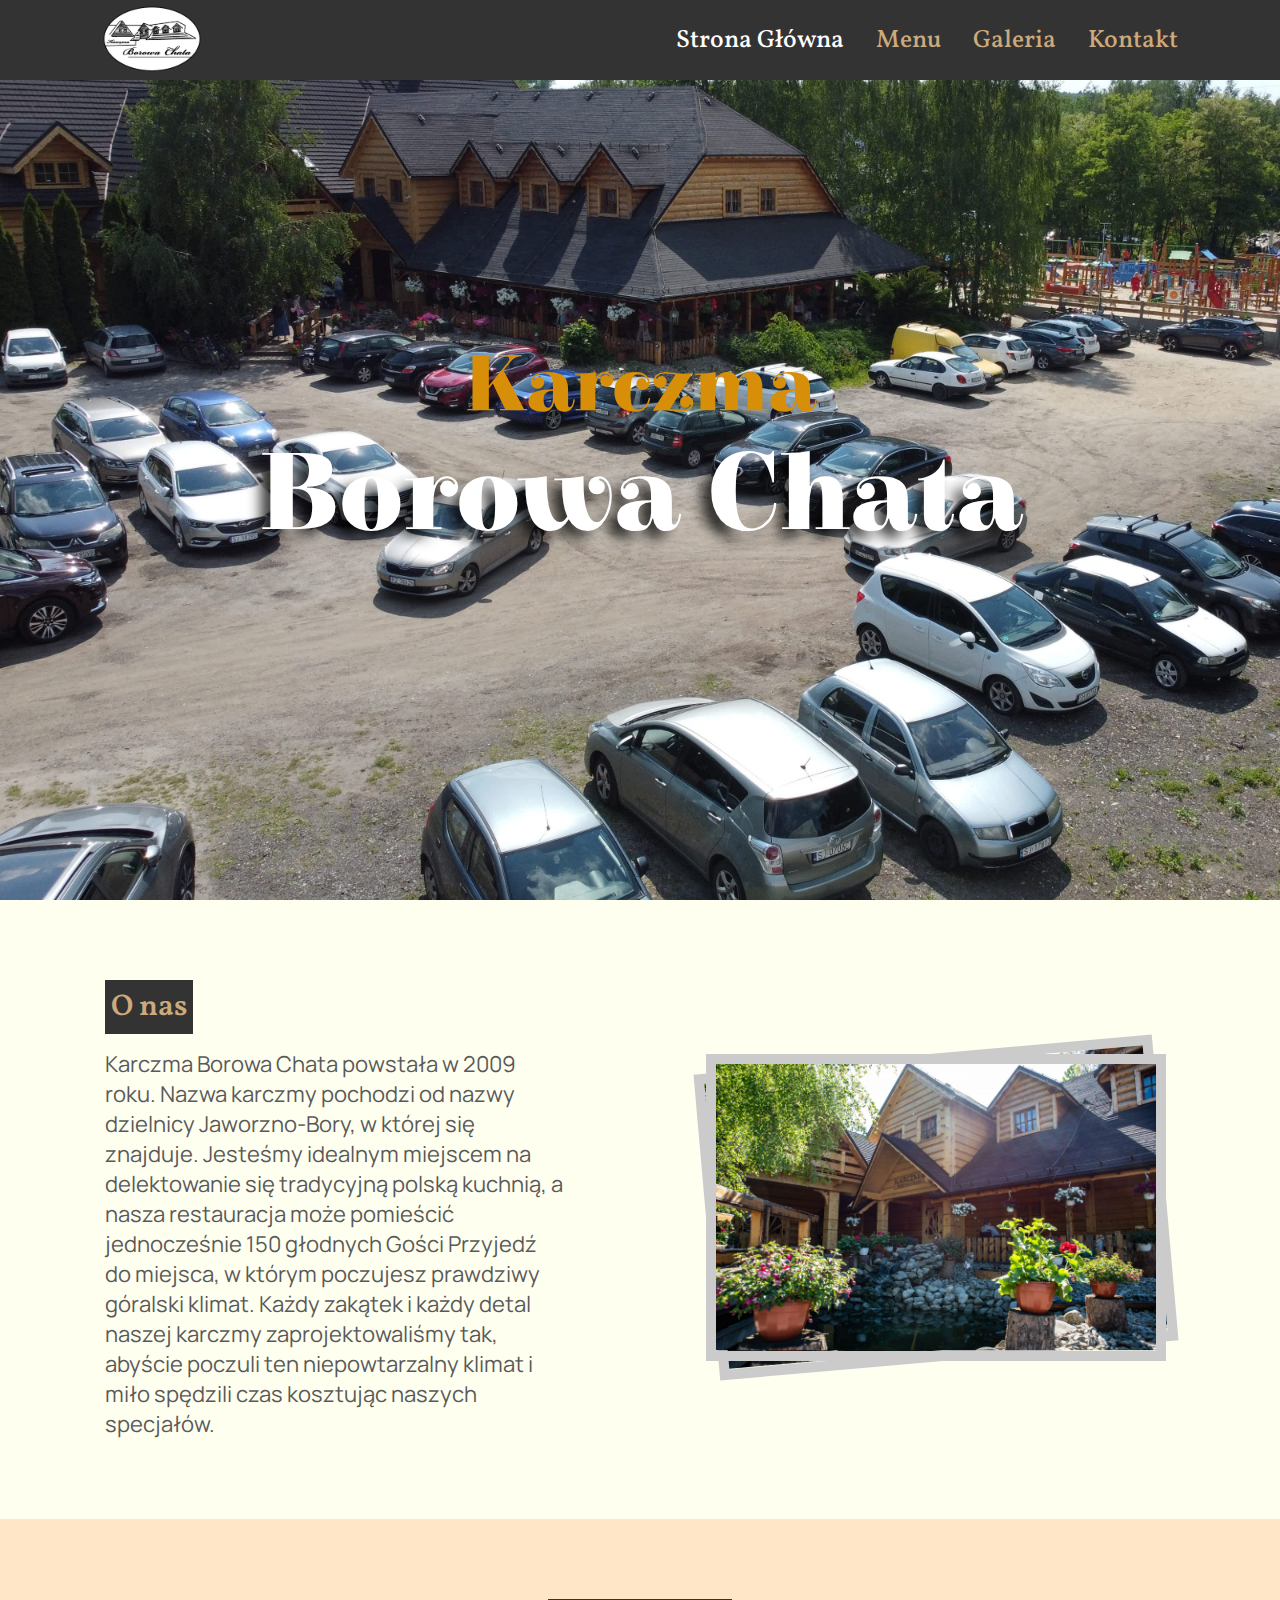
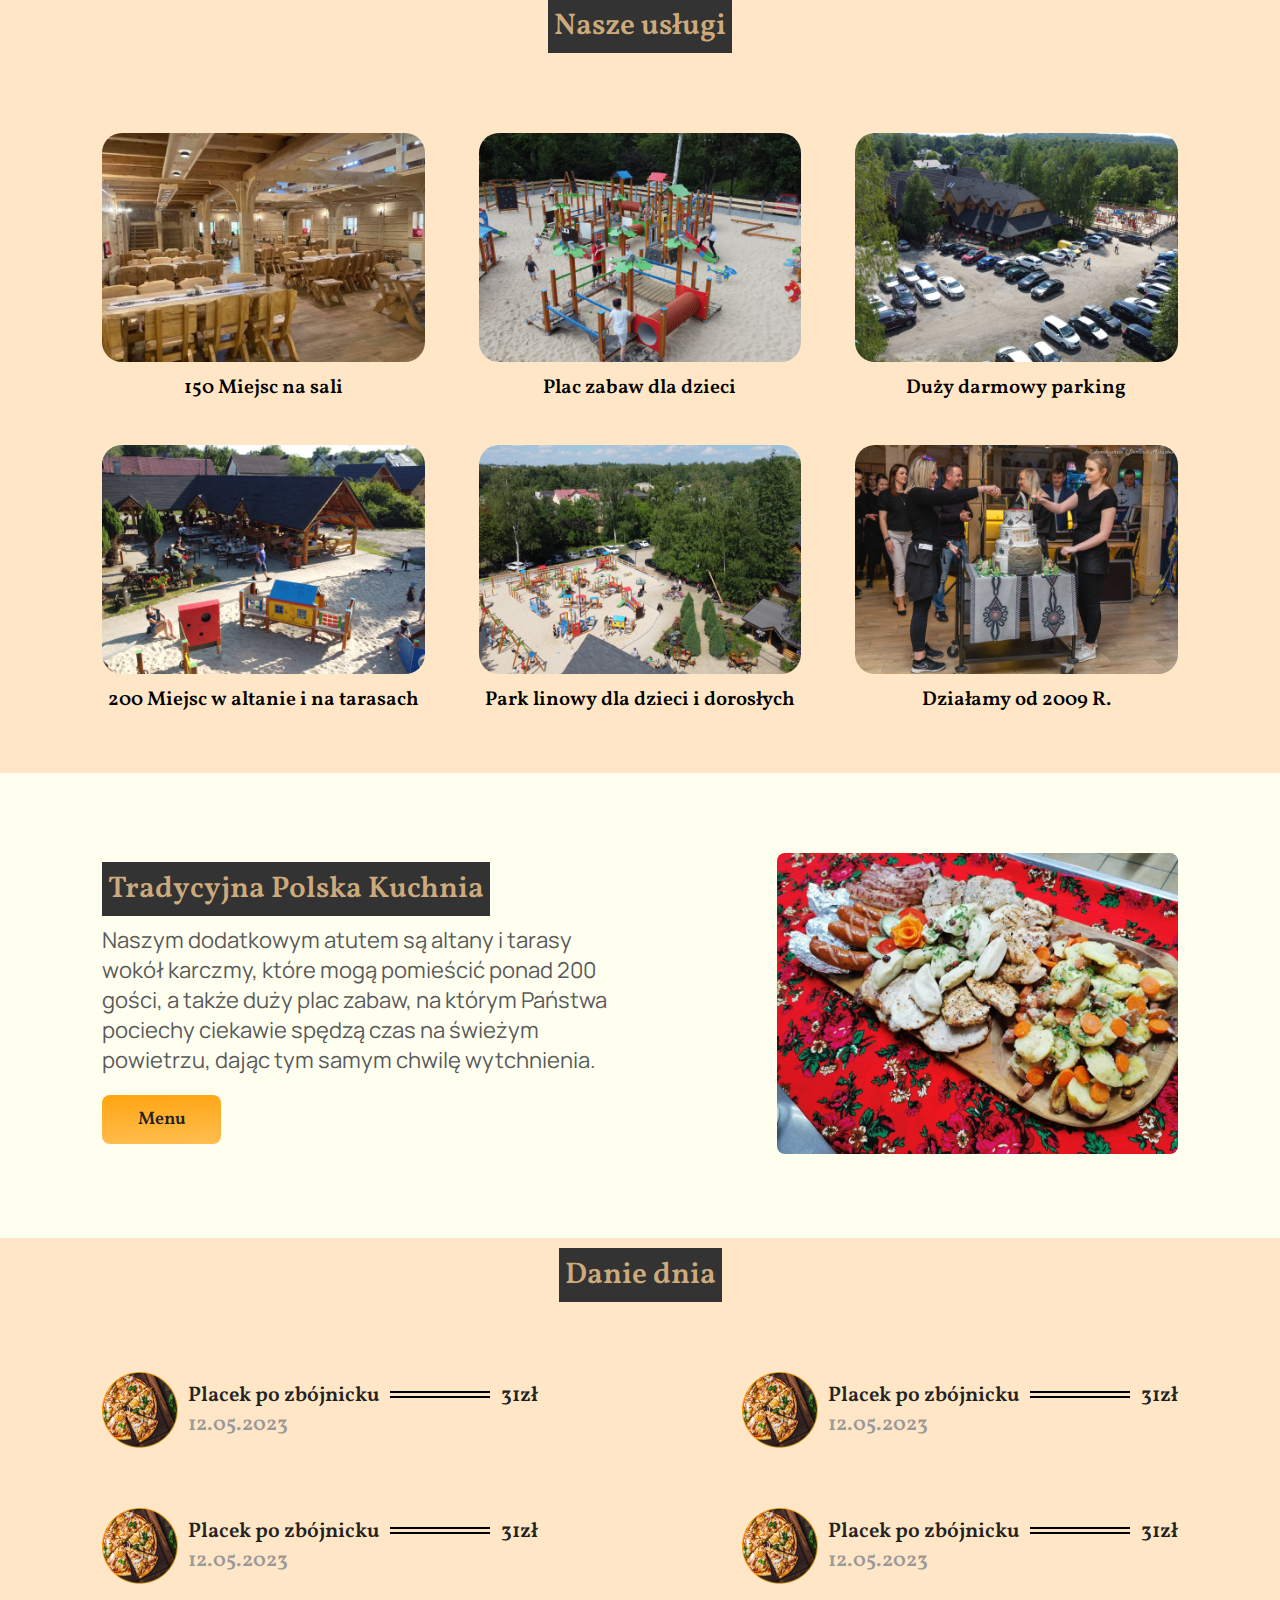
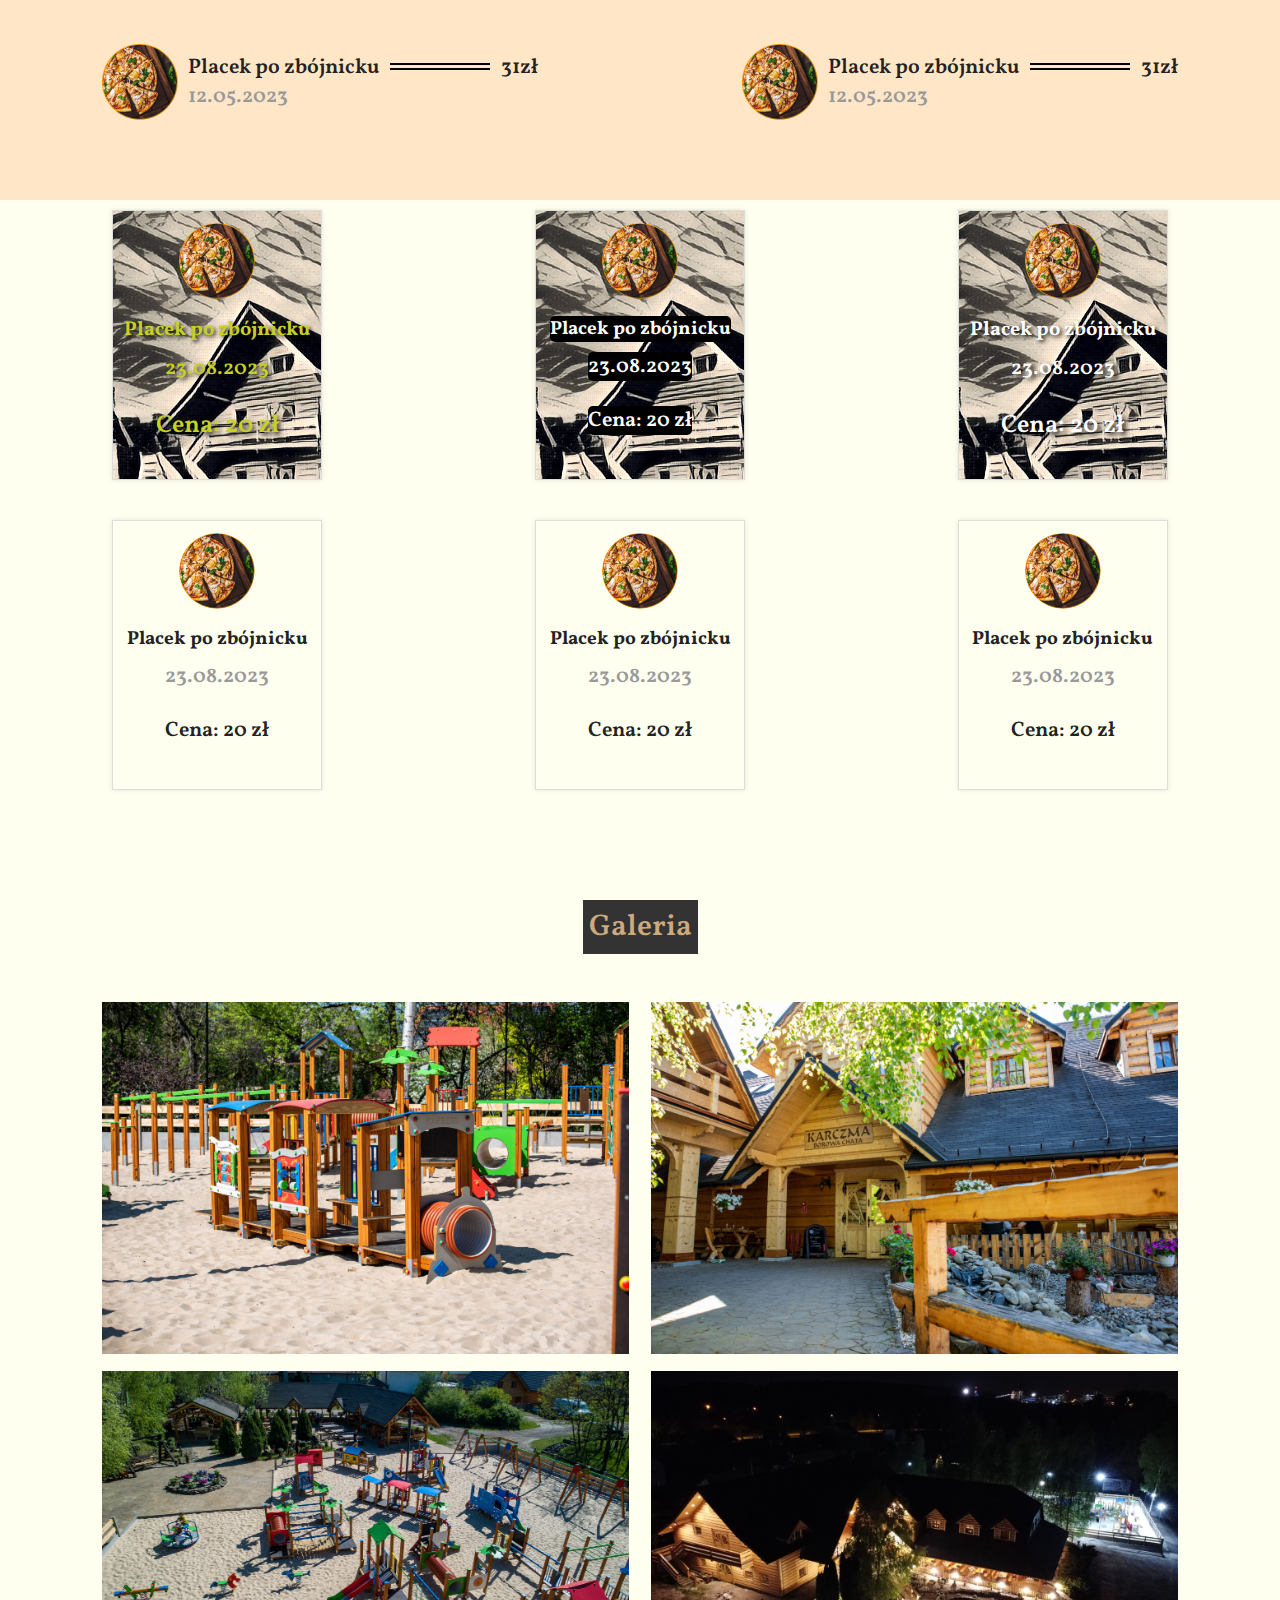
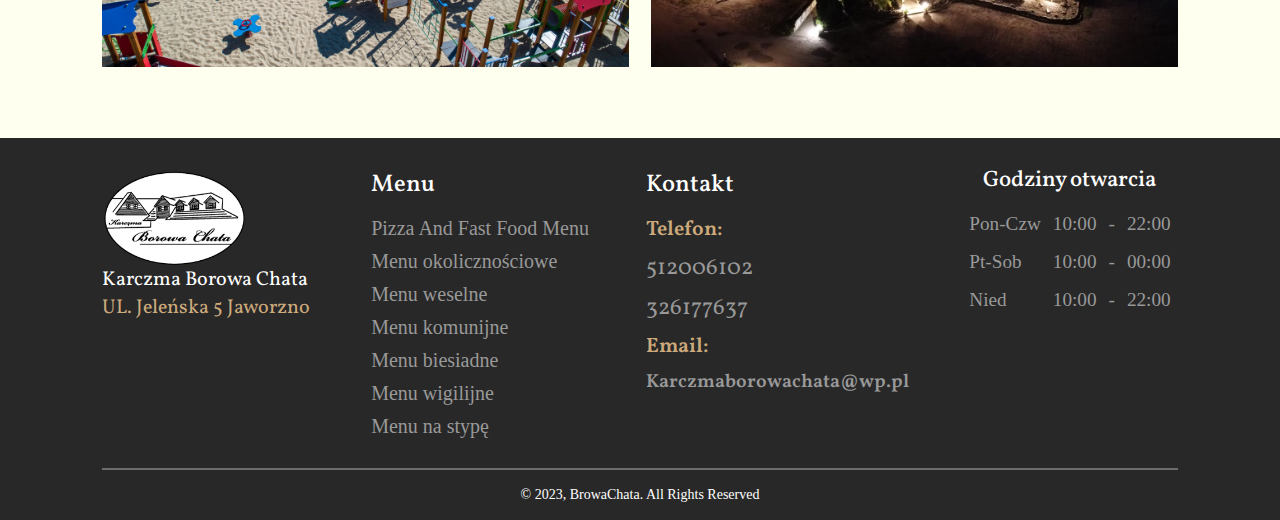
==== commit b5ab0c6e: "Add files via upload" ====
--- a/index.html
+++ b/index.html
@@ -36,7 +36,7 @@
                             <div class="dropdown">
                                 <ul>
                                     <li><a href="menug.html">Menu Główne</a></li>
-                                    <li><a href="#">Menu Pizza & Fast Food</a></li>
+                                    <li><a href="menu.html">Menu Pizza & Fast Food</a></li>
                                     <li><a href="#">Menu okolicznościowe</a></li>
                                     <li><a href="#">Menu weselne</a></li>
                                     <li><a href="#">Menu komunijne</a></li>
@@ -46,8 +46,8 @@
                                 </ul>
                             </div>
                         </li>
-                        <li><a href="Galeria.html">Galeria</a></li>
-                        <li><a href="Kontakt.html">Kontakt</a></li>
+                        <li><a href="galeria.html">Galeria</a></li>
+                        <li><a href="kontakt.html">Kontakt</a></li>
                     </ul>
             </nav>
       
@@ -210,7 +210,86 @@
                 </div>
             </div>
     </div>
-    </section>
+
+    </section>
+
+    <div class="container-test">
+
+        
+
+        <div class="menu-card-one">
+            <div class="circle-image">
+                <img src="./img/Ellipse 28.png" alt="Obrazek" class="circle-img">
+            </div>
+            <div class="card-info">
+                <h3 class="card-title-two">Placek po zbójnicku</h3>
+                <p class="card-description-two">23.08.2023</p>
+                <p class="card-price-two">Cena: 20 zł</p>
+            </div>
+        </div>
+
+        <div class="menu-card menu-card-one">
+            <div class="circle-image">
+                <img src="./img/Ellipse 28.png" alt="Obrazek" class="circle-img">
+            </div>
+            <div class="card-info">
+                <h3 class="card-title-one">Placek po zbójnicku</h3>
+                <p class="card-description-one">23.08.2023</p>
+                <p class="card-price-one">Cena: 20 zł</p>
+            </div>
+        </div>
+
+        <div class="menu-card-one">
+            <div class="circle-image">
+                <img src="./img/Ellipse 28.png" alt="Obrazek" class="circle-img">
+            </div>
+            <div class="card-info">
+                <h3 class="card-title-three">Placek po zbójnicku</h3>
+                <p class="card-description-three">23.08.2023</p>
+                <p class="card-price-three">Cena: 20 zł</p>
+            </div>
+        </div>
+
+       </div>
+
+       <div class="container-test">
+
+        <div class="menu-card">
+            <div class="circle-image">
+                <img src="./img/Ellipse 28.png" alt="Obrazek" class="circle-img">
+            </div>
+            <div class="card-info">
+                <h3 class="card-title">Placek po zbójnicku</h3>
+                <p class="card-description">23.08.2023</p>
+                <p class="card-price">Cena: 20 zł</p>
+            </div>
+        </div>
+
+        <div class="menu-card">
+            <div class="circle-image">
+                <img src="./img/Ellipse 28.png" alt="Obrazek" class="circle-img">
+            </div>
+            <div class="card-info">
+                <h3 class="card-title">Placek po zbójnicku</h3>
+                <p class="card-description">23.08.2023</p>
+                <p class="card-price">Cena: 20 zł</p>
+            </div>
+        </div>
+
+        <div class="menu-card">
+            <div class="circle-image">
+                <img src="./img/Ellipse 28.png" alt="Obrazek" class="circle-img">
+            </div>
+            <div class="card-info">
+                <h3 class="card-title">Placek po zbójnicku</h3>
+                <p class="card-description">23.08.2023</p>
+                <p class="card-price">Cena: 20 zł</p>
+            </div>
+        </div>
+
+    
+
+    </div>
 
     <section>
         <div class="gallery-title">
@@ -297,6 +376,7 @@
         </div>
         <div class="linia-footer"></div>
         <p class="footer-copy">© 2023, BrowaChata. All Rights Reserved</p>
+        </footer>
 
 
             <script src="main.js"></script>
--- a/assets/style.css
+++ b/assets/style.css
@@ -1,664 +1,669 @@
 * {
-    box-sizing: border-box;
-    padding: 0;
-    margin: 0; 
-    text-decoration: none;
-  }
-
-  body {
-    background-color: #fffff0;
-  }
-
-
-  .container-services {
-    background-color: #FFE6C7;
-  }
-
-  header {
-    display: flex;
-    height: 80px;
+  box-sizing: border-box;
+  padding: 0;
+  margin: 0;
+  text-decoration: none;
+}
+
+body {
+  background-color: #fffff0;
+}
+
+
+.container-services {
+   background-color: #FFE6C7;
+}
+
+header {
+  display: flex;
+  height: 80px;
+  width: 100%;
+  background: #333333;
+  position: fixed;
+  justify-content: space-between;
+  align-items: center;
+  z-index: 1000;
+  padding-left: 8%;
+  padding-right: 8%;
+}
+
+.logo {
+  width: 100px;
+}
+
+.hamburger {
+  display: none;
+}
+
+.nav-bar ul {
+  display: flex;
+  list-style: none;
+}
+
+.nav-bar ul li a {
+  display: block;
+  font-family: 'Vollkorn';
+  font-style: normal;
+  font-weight: 500;
+  font-size: 25px;
+  color: #CDAA7C;
+  text-decoration: none;
+  padding: 0 0 0 2rem;
+}
+
+
+
+.nav-bar ul li a:hover {
+  color: #FFFFFF;
+}
+
+.nav-bar ul li a.active {
+  color: #FFFFFF;
+}
+
+.nav-bar ul li ul {
+  position: absolute;
+  width: 280px;
+  background: #333333;
+  display: none;
+  border-radius: 10px;
+  padding-top: 1.3rem;
+  padding-bottom: 1rem;
+}
+
+.nav-bar ul li ul li a {
+  font-size: 23px;
+  padding-top: 0.6rem;
+  padding-left: 1.3rem;
+}
+
+.nav-bar .dropdown-active ul {
+  display: initial;
+}
+
+@media only screen and (max-width: 900px) {
+
+  .hamburger {
+    display: block;
+    cursor: pointer;
+  }
+
+  .hamburger .line {
+    width: 30px;
+    height: 3px;
+    background: #FFFFFF;
+    margin: 6px 0;
+  }
+
+  .nav-bar {
+    position: absolute;
+    top: 80px;
+    left: 0;
+    right: 0;
     width: 100%;
     background: #333333;
-    position: fixed;
-    justify-content: space-between;
-    align-items: center;
-    z-index: 1000;
+    transition: 0.2s;
+    height: 0;
+    max-height: calc(100vh - 80px);
+    overflow-y: auto;
+  }
+
+  .nav-bar.active {
+    height: 100vh;
+  }
+
+
+  .nav-bar ul li a {
+    font-size: 27px;
+    margin-bottom: 12px;
+  }
+
+  .nav-bar ul li ul li a {
+    font-size: 27px;
+    padding-top: 0.4rem;
+  }
+
+  .nav-bar ul {
+    padding-bottom: 2rem;
+    display: block;
+    width: fit-content;
+    margin: 30px auto 0 auto;
+    text-align: center;
+    transition: 0.5s;
+  }
+
+  .nav-bar.active {
+    opacity: 1;
+  }
+
+
+  .nav-bar ul li ul {
+    position: relative;
+    width: 100%;
+  }
+
+  .main-container .main-text-one {
+    font-size: 45px;
+  }
+
+  .main-container .main-text-two {
+    font-size: 70px;
+  }
+
+}
+
+/*Head-section*/
+
+.main-image {
+  background-image: url(../img/DJI_0276proba.jpg);
+  width: 100%;
+  height: 100vh;
+  background-size: cover;
+  background-repeat: no-repeat;
+}
+
+.main-container h3 {
+  font-family: 'Elsie';
+  font-style: normal;
+  font-weight: 900;
+  font-size: 80px;
+  color: #D78F09;
+}
+
+.main-container h2 {
+  font-family: 'Elsie';
+  font-style: normal;
+  font-weight: 900;
+  font-size: 110px;
+  color: #FFFFFF;
+  text-shadow: -10px 8px 13px rgba(0, 0, 0, 0.75);
+}
+
+.main-container {
+  width: 100%;
+  position: absolute;
+  top: 50%;
+  transform: translateY(-50%);
+  text-align: center;
+}
+
+@media only screen and (max-width: 900px) {
+  .main-container h3 {
+    font-size: 60px;
+  }
+
+  .main-container h2 {
+    font-size: 75px;
+  }
+}
+
+/*about-us*/
+
+.flex-container {
+  display: flex;
+  align-items: center;
+  padding-top: 5rem;
+  padding-bottom: 5rem;
+  gap: 13.333%;
+  padding-left: 8.2%;
+  padding-right: 8.9%;
+}
+
+.about-data h1 {
+  display: inline-flex;
+  font-family: 'Vollkorn';
+  font-style: normal;
+  font-weight: 600;
+  font-size: 30px;
+  color: #CDAA7C;
+  background-color: #333333;
+  padding: 6px;
+}
+
+.about-description {
+  padding-top: 15px;
+  font-family: 'Manrope';
+  font-style: normal;
+  font-weight: 400;
+  font-size: 22px;
+  color: #595959;
+}
+
+.parent {
+  position: relative;
+  top: 0px;
+  left: 0px;
+}
+
+.image1 {
+  position: relative;
+  width: 460px;
+  height: 307px;
+  top: 0;
+  left: 0;
+  border: 10px #CBCBCB solid;
+}
+
+.image2 {
+  position: absolute;
+  width: 460px;
+  height: 307px;
+  top: 0px;
+  left: 0px;
+  border: 10px #CBCBCB solid;
+  transform: rotate(-5deg);
+}
+
+@media screen and (max-width: 1199px) and (min-width: 992px) {
+  .flex-container {
+    padding-top: 2.5rem;
+    padding-bottom: 2.5rem;
+    gap: 5%;
+  }
+
+  .about-data h1 {
+    font-size: 25px;
+    padding: 6px;
+  }
+
+  .about-description {
+    padding-top: 15px;
+    font-size: 21px;
+  }
+
+  .image1 {
+    width: 360px;
+    height: 255px;
+  }
+
+  .image2 {
+    width: 360px;
+    height: 255px;
+  }
+}
+
+@media screen and (max-width: 991px) and (min-width: 762px) {
+  .flex-container {
+    padding-top: 2.5rem;
+    padding-bottom: 2.5rem;
+    flex-wrap: wrap;
+    align-items: center;
+    justify-content: center;
+    gap: 2.5rem;
     padding-left: 8%;
     padding-right: 8%;
   }
-  
-  .logo {
-    width: 100px;
-  }
-  
-  .hamburger {
-    display: none;
-  }
-  
-  .nav-bar ul {
-    display: flex;
-    list-style: none;
-  }
-  
-  .nav-bar ul li a{
-    display: block;
-    font-family: 'Vollkorn';
-    font-style: normal;
-    font-weight: 500;
+
+  .about-data h1 {
     font-size: 25px;
-    color: #CDAA7C;
-    text-decoration: none;
-    padding: 0 0 0 2rem;
-  }
-
-  
-  
-  .nav-bar ul li a:hover{
-    color: #FFFFFF;
-  }
-  
-  .nav-bar ul li a.active {
-    color: #FFFFFF;
-  }
-  
-  .nav-bar ul li ul {
-    position: absolute;
-    width: 280px;
-    background: #333333;
-    display: none;
-    border-radius: 10px;
-    padding-top: 1.3rem;
-    padding-bottom: 1rem;
-  }
-  
-  .nav-bar ul li ul li a{
-    font-size: 23px;
-    padding-top: 0.6rem;
-    padding-left: 1.3rem;
-  }
-  
-  .nav-bar .dropdown-active ul {
-    display: initial;
-  }
-  
-  @media only screen and (max-width: 900px) {
-  
-      .hamburger {
-        display: block;
-        cursor: pointer;
-      }
-  
-      .hamburger .line {
-        width: 30px;
-        height: 3px;
-        background: #FFFFFF;
-        margin: 6px 0;
-      }
-  
-      .nav-bar {
-        position: absolute;
-        top: 80px;
-        left: 0;
-        right: 0;
-        width: 100%;
-        background: #333333;
-        transition: 0.2s;
-        height: 0;
-        max-height: calc(100vh - 80px);
-        overflow-y: auto;
-      }
-  
-      .nav-bar.active {
-        height: 100vh;
-      }
-  
-  
-      .nav-bar ul li a{
-        font-size: 27px;
-        margin-bottom: 12px;
-      }
-  
-      .nav-bar ul li ul li a{
-        font-size: 27px;
-        padding-top: 0.4rem;
-    }
-  
-      .nav-bar ul {
-        padding-bottom: 2rem;
-        display: block;
-        width: fit-content;
-        margin: 30px auto 0 auto;
-        text-align: center;
-        transition: 0.5s;
-    }
-  
-      .nav-bar.active {
-        opacity: 1;
-      }
-  
-  
-      .nav-bar ul li ul {
-        position: relative;
-        width: 100%;
-      }
-  
-      .main-container .main-text-one {
-        font-size: 45px;
-      }
-      
-      .main-container .main-text-two { 
-        font-size: 70px;
-      }
-      
-  }
-
-  /*Head-section*/
-
-  .main-image {
-    background-image: url(../img/DJI_0276proba.jpg);
-    width: 100%;
-    height: 100vh;
-    background-size:cover;
-    background-repeat: no-repeat;
-  }
-  
-  .main-container h3 {
-    font-family: 'Elsie';
-    font-style: normal;
-    font-weight: 900;
-    font-size: 80px;
-    color: #D78F09;
-  }
-  
-  .main-container h2 {
-    font-family: 'Elsie';
-    font-style: normal;
-    font-weight: 900;
-    font-size: 110px;
-    color: #FFFFFF;
-    text-shadow: -10px 8px 13px rgba(0, 0, 0, 0.75);
-  }
-  
-  .main-container {
-    width: 100%;
-    position: absolute;
-    top: 50%;
-    transform: translateY(-50%);
-    text-align: center;
-  }
-
-  @media only screen and (max-width: 900px) {
-    .main-container h3 {
-      font-size: 60px;
-    }
-    
-    .main-container h2 {
-      font-size: 75px;
-    }
-  }
-
-  /*about-us*/
-  
-  .flex-container {
-    display: flex;
-    align-items: center;
-    padding-top: 5rem;
-    padding-bottom: 5rem;
-    gap: 13.333%;
-    padding-left: 8.2%;
-    padding-right: 8.9%;
-  }
-
-  .about-data h1 {
-    display: inline-flex;
-    font-family: 'Vollkorn';
-    font-style: normal;
-    font-weight: 600;
-    font-size: 30px;
-    color: #CDAA7C;
-    background-color: #333333;
     padding: 6px;
   }
-  
+
   .about-description {
     padding-top: 15px;
-    font-family: 'Manrope';
-    font-style: normal;
-    font-weight: 400;
+    font-size: 20px;
+  }
+
+  .image1 {
+    width: 360px;
+    height: 255px;
+  }
+
+  .image2 {
+    width: 360px;
+    height: 255px;
+  }
+}
+
+@media screen and (max-width: 761px) {
+
+  .flex-container {
+    padding-top: 1.5rem;
+    padding-bottom: 1.5rem;
+    padding-left: 8.2%;
+    padding-right: 8.2%;
+  }
+
+  .parent {
+    display: none;
+  }
+
+  .mobile-about {
+    display: flex;
+    align-items: center;
+    justify-content: center;
+  }
+
+  .about-description {
+    text-align: center;
+  }
+}
+
+/*services*/
+
+.services-info {
+  display: flex;
+  padding-top: 5rem;
+  padding-bottom: 5rem;
+  justify-content: center;
+}
+
+.services-info h1 {
+  color: #CDAA7C;
+  font-family: 'Vollkorn';
+  font-style: normal;
+  font-weight: 600;
+  font-size: 30px;
+  background-color: #333333;
+  padding: 6px;
+}
+
+.font-img {
+  font-family: 'Vollkorn';
+  font-style: normal;
+  font-weight: 600;
+  font-size: 20px;
+  padding-top: 12px;
+}
+
+.services-img {
+  max-width: 100%;
+  height: auto;
+  border-radius: 20px;
+}
+
+.services {
+  display: flex;
+  flex-direction: column;
+  align-items: center;
+  text-align: center;
+}
+
+.services-data {
+  display: grid;
+  grid-template-columns: repeat(3, 1fr);
+  justify-items: center;
+  column-gap: 5%;
+  row-gap: 8%;
+  padding-left: 8%;
+  padding-right: 8%;
+  padding-bottom: 8%;
+}
+
+@media screen and (max-width: 900px) {
+
+  .services-info {
+    padding-top: 2rem;
+    padding-bottom: 2rem;
+  }
+
+  .services-info h1 {
+    font-size: 25px;
+  }
+
+  .font-img {
+    font-size: 20px;
+    text-align: center;
+  }
+
+  .services-data {
+    grid-template-columns: repeat(2, 1fr);
+    column-gap: 5%;
+    row-gap: 6%;
+    padding-bottom: 8.5rem;
+  }
+
+}
+
+@media screen and (max-width: 550px) {
+
+  .services-info {
+    padding-top: 2rem;
+    padding-bottom: 2rem;
+  }
+
+  .services-info h1 {
+    font-size: 25px;
+  }
+
+  .font-img {
+    font-size: 20px;
+    text-align: center;
+  }
+
+  .services-data {
+    grid-template-columns: repeat(1, 1fr);
+    column-gap: 5%;
+    row-gap: 1%;
+    padding-bottom: 8.5rem;
+  }
+
+}
+
+
+
+/*traditional*/
+
+.trad-title {
+  font-family: 'Vollkorn';
+  font-style: normal;
+  font-weight: 600;
+  font-size: 30px;
+  background-color: #333333;
+  padding: 6px;
+  color: #CDAA7C;
+  white-space: nowrap;
+}
+
+.trad-description {
+  font-family: 'Manrope';
+  font-style: normal;
+  font-weight: 400;
+  font-size: 22px;
+  line-height: 30px;
+  color: #595959;
+  padding-bottom: 20px;
+  padding-top: 15px;
+}
+
+.trad-img {
+  max-width: 100%;
+  height: auto;
+  border-radius: .5rem;
+}
+
+.flex-container-trad {
+  display: flex;
+  justify-content: space-between;
+  align-items: center;
+  padding-left: 8%;
+  padding-right: 8%;
+  padding-top: 5rem;
+  padding-bottom: 5rem;
+  gap: 13.333%;
+}
+
+.button {
+  display: inline-block;
+  background: linear-gradient(177.2deg, #FF9E01 -25.41%, rgba(254, 202, 0, 0) 349.37%);
+  color: black;
+  padding: 0.75rem 2.2rem;
+  border-radius: .5rem;
+  transition: .3s;
+}
+
+.menu-button {
+  border-radius: 0.5rem;
+  font-family: 'Vollkorn';
+  font-style: normal;
+  font-weight: 600;
+  font-size: 18px;
+  color: #222222;
+}
+
+@media screen and (max-width: 900px) {
+
+  .trad-title {
+    font-size: 25px;
+  }
+
+  .trad-description {
     font-size: 22px;
-    color: #595959;
-  }
-
-  .parent {
-    position: relative;
-    top: 0px;
-    left: 0px;
-  }
-  
-  .image1 {
-    position: relative;
-    width: 460px;
-    height: 307px;
-    top: 0;
-    left: 0;
-    border: 10px #CBCBCB solid;
-  }
-  .image2 {
-    position: absolute;
-    width: 460px;
-    height: 307px;
-    top: 0px;
-    left: 0px;
-    border: 10px #CBCBCB solid;
-    transform: rotate(-5deg);
-  }
-
-  @media screen and (max-width: 1199px) and (min-width: 992px) {
-    .flex-container {
-      padding-top: 2.5rem;
-      padding-bottom: 2.5rem;
-      gap: 5%;
-    }
-  
-    .about-data h1 {
-      font-size: 25px;
-      padding: 6px;
-    }
-    
-    .about-description {
-      padding-top: 15px;
-      font-size: 21px;
-    }
-    
-    .image1 {
-      width: 360px;
-      height: 255px;
-    }
-    .image2 {
-      width: 360px;
-      height: 255px;
-    }
-  }
-
-  @media screen and (max-width: 991px) and (min-width: 762px) {
-    .flex-container {
-      padding-top: 2.5rem;
-      padding-bottom: 2.5rem;
-      flex-wrap: wrap;
-      align-items: center;
-      justify-content: center;
-      gap: 2.5rem;
-      padding-left: 8%;
-      padding-right: 8%;
-    }
-  
-    .about-data h1 {
-      font-size: 25px;
-      padding: 6px;
-    }
-    
-    .about-description {
-      padding-top: 15px;
-      font-size: 20px;
-    }
-    
-    .image1 {
-      width: 360px;
-      height: 255px;
-    }
-    .image2 {
-      width: 360px;
-      height: 255px;
-    }
-  }
-
-  @media screen and (max-width: 761px) {
-
-    .flex-container {
-      padding-top: 1.5rem;
-      padding-bottom: 1.5rem;
-      padding-left: 8.2%;
-      padding-right: 8.2%;
-    }
-
-    .parent {
-      display: none;
-    }
-
-    .mobile-about{
-      display: flex;
-      align-items: center;
-      justify-content: center;
-    }
-
-    .about-description {
-      text-align: center;
-    }
-  }
-
-  /*services*/
-
-  .services-info{
-    display: flex;
-    padding-top: 5rem;
-    padding-bottom: 5rem;
+    line-height: 26px;
+  }
+
+  .trad-img {
+    display: none;
+  }
+
+  .flex-container-trad {
+    align-items: center;
     justify-content: center;
-  }
-
-  .services-info h1 {
-    color: #CDAA7C;
-    font-family: 'Vollkorn';
-    font-style: normal;
-    font-weight: 600;
-    font-size: 30px;
-    background-color: #333333;
-    padding: 6px;
-  }
-
-  .font-img {
-    font-family: 'Vollkorn';
-    font-style: normal;
-    font-weight: 600;
-    font-size: 20px;
-    padding-top: 12px;
-}
-
-  .services-img {
-    max-width: 100%;
-    height: auto;
-    border-radius: 20px;
-  }
-
-  .services {
-    display: flex;
-    flex-direction: column;
-    align-items: center;
-    text-align: center;
-  }
-
-  .services-data {
-    display: grid;
-    grid-template-columns: repeat(3, 1fr);
-    justify-items: center;
-    column-gap: 5%;
-    row-gap: 8%;
+    padding-top: 2.5rem;
+    padding-bottom: 2.5rem;
     padding-left: 8%;
     padding-right: 8%;
-    padding-bottom: 8%;
-  }
-
-  @media screen and (max-width: 900px) {
-    
-    .services-info{
-      padding-top: 2rem;
-      padding-bottom: 2rem;
-    }
-  
-    .services-info h1 {
-      font-size: 25px;
-    }
-  
-    .font-img {
-      font-size: 20px;
-      text-align: center;
-  }
-  
-    .services-data {
-      grid-template-columns: repeat(2, 1fr);
-      column-gap: 5%;
-      row-gap: 6%;
-      padding-bottom: 8.5rem;
-    }
-   
-  }
-
-  @media screen and (max-width: 550px) {
-    
-    .services-info{
-      padding-top: 2rem;
-      padding-bottom: 2rem;
-    }
-  
-    .services-info h1 {
-      font-size: 25px;
-    }
-  
-    .font-img {
-      font-size: 20px;
-      text-align: center;
-  }
-  
-    .services-data {
-      grid-template-columns: repeat(1, 1fr);
-      column-gap: 5%;
-      row-gap: 1%;
-      padding-bottom: 8.5rem;
-    }
-   
-  }
- 
-  
-
-  /*traditional*/
-
-  .trad-title {
-    font-family: 'Vollkorn';
-    font-style: normal;
-    font-weight: 600;
-    font-size: 30px;
-    background-color: #333333;
-    padding: 6px;
-    color: #CDAA7C;   
-    white-space: nowrap;
-  }
-
-   .trad-description{
-    font-family: 'Manrope';
-    font-style: normal;
-    font-weight: 400;
-    font-size: 22px;
-    line-height: 30px;
-    color: #595959;
-    padding-bottom: 20px;
-    padding-top: 15px;
-    }
-
-    .trad-img {
-        max-width: 100%;
-        height: auto;
-        border-radius: .5rem;
-        }
-    
-    .flex-container-trad {
-        display: flex;
-        justify-content: space-between;
-        align-items: center;
-        padding-left: 8%;
-        padding-right: 8%;
-        padding-top: 5rem;
-        padding-bottom: 5rem;
-        gap: 13.333%;
-    }
-
-    .button{
-    display: inline-block;
-    background: linear-gradient(177.2deg, #FF9E01 -25.41%, rgba(254, 202, 0, 0) 349.37%);
-    color: black;
-    padding: 0.75rem 2.2rem;
-    border-radius: .5rem;
-    transition: .3s;
-    }
-
-    .menu-button{
-    border-radius: 0.5rem;
-    font-family: 'Vollkorn';
-    font-style: normal;
-    font-weight: 600;
+    gap: 0;
+  }
+
+  .menu-button {
     font-size: 18px;
-    color: #222222;
-    }
-
-    @media screen and (max-width: 900px) {
-    
-      .trad-title {
-        font-size: 25px;
-      }
-    
-       .trad-description{
-        font-size: 22px;
-        line-height: 26px;
-        }
-    
-        .trad-img {
-            display: none;
-            }
-        
-        .flex-container-trad {
-            align-items: center;
-            justify-content: center;
-            padding-top: 2.5rem;
-            padding-bottom: 2.5rem;
-            padding-left: 8%;
-            padding-right: 8%;
-            gap: 0;
-        }
-    
-        .menu-button{
-        font-size: 18px;
-        
-        }
-
-        .button {
-          justify-content: center;
-          align-items: center;
-        }
-        
-        .trad-about-cos {
-          display: flex;
-          justify-content: center;
-          align-items: center;
-        }
-
-        .trad-description {
-          text-align: center;
-        }
-
-    }
-  
-    
+
+  }
+
+  .button {
+    justify-content: center;
+    align-items: center;
+  }
+
+  .trad-about-cos {
+    display: flex;
+    justify-content: center;
+    align-items: center;
+  }
+
+  .trad-description {
+    text-align: center;
+  }
+
+}
+
+
 /* Food */
 
 .card-info h1 {
-    font-family: 'Vollkorn';
-    font-style: normal;
-    font-weight: 600;
-    font-size: 30px;
-    color: #CDAA7C;
-    background-color: #333333;
-    padding: 6px;
-  }
+  font-family: 'Vollkorn';
+  font-style: normal;
+  font-weight: 600;
+  font-size: 30px;
+  color: #CDAA7C;
+  background-color: #333333;
+  padding: 6px;
+}
 
 .card-info {
-    display: flex;
+  display: flex;
+  align-items: center;
+  justify-content: center;
+  padding: 5rem 0 1rem 0;
+}
+
+.card {
+  display: flex;
+  align-items: center;
+  padding-top: 60px;
+}
+
+.column-left {
+  display: flex;
+  flex-direction: column;
+}
+
+.column-right {
+  display: flex;
+  flex-direction: column;
+}
+
+.card-content {
+  padding-left: 0.6rem;
+}
+
+.card-content h2 {
+  font-family: 'Vollkorn';
+  font-style: normal;
+  font-weight: 600;
+  font-size: 21px;
+  color: #222222;
+}
+
+.card-content p {
+  font-family: 'Vollkorn';
+  font-style: normal;
+  font-weight: 600;
+  font-size: 21px;
+  color: #999999;
+}
+
+.card-container {
+  display: flex;
+  justify-content: space-between;
+  padding-left: 8%;
+  padding-right: 8%;
+  padding-bottom: 5rem;
+}
+
+.line-food {
+  display: inline;
+  align-items: center;
+}
+
+.card .line-food:before {
+  content: " ";
+  display: inline-block;
+  ;
+  width: 100px;
+  height: 3.5px;
+  border-top: 2px solid black;
+  border-bottom: 2px solid black;
+  margin: 0 11px 3px;
+}
+
+@media screen and (max-width: 1100px) {
+  .card-container {
+    flex-wrap: wrap;
     align-items: center;
     justify-content: center;
-    padding: 5rem 0 1rem 0;
-  }
-
-  .card{
-    display: flex;
-    align-items: center;
-    padding-top: 60px;
-  }
-
-  .column-left {
-    display: flex;
-    flex-direction: column;
-  }
-
-  .column-right {
-    display: flex;
-    flex-direction: column;
+  }
+
+
+}
+
+@media screen and (max-width: 576px) {
+
+  .card .line-food:before {
+    width: 0px;
+    margin: 0 2px 0px;
+  }
+
+  .line-food {
+    display: inline;
+    align-items: center;
   }
 
   .card-content {
-    padding-left: 0.6rem;
+    padding-left: 0.2rem;
   }
 
   .card-content h2 {
-    font-family: 'Vollkorn';
-    font-style: normal;
-    font-weight: 600;
-    font-size: 21px;
-    color: #222222;
+    font-size: 20px;
   }
 
   .card-content p {
-    font-family: 'Vollkorn';
-    font-style: normal;
-    font-weight: 600;
-    font-size: 21px;
-    color: #999999;
-  }
-
-  .card-container {
-    display: flex;
-    justify-content: space-between;
-    padding-left: 8%;
-    padding-right: 8%;
-    padding-bottom: 5rem;
-  }
-
-  .line-food{
-    display: inline;
-    align-items: center;
-  }
-
-  .card .line-food:before {
-    content:" ";
-    display: inline-block;;
-    width: 100px;
-    height:3.5px;
-    border-top:2px solid black;
-    border-bottom:2px solid black;
-    margin:0 11px 3px;
-  }
-
-  @media screen and (max-width: 1100px) {
-    .card-container {
-      flex-wrap: wrap;
-      align-items: center;
-      justify-content: center;
-    }
-  
-  
-  }
-
-  @media screen and (max-width: 576px) {
-    
-    .card .line-food:before {
-      width: 0px;
-      margin:0 2px 0px;
-    }
-    .line-food{
-      display: inline;
-      align-items: center;
-    }
-
-    .card-content {
-      padding-left: 0.2rem;
-    }
-
-    .card-content h2 {
-      font-size: 20px;
-    }
-  
-    .card-content p {
-      font-size: 20px;
-    }
-
-
-  }
+    font-size: 20px;
+  }
+
+
+}
 
 /*gallery*/
 
@@ -676,7 +681,7 @@
   font-size: 30px;
   background-color: #333333;
   padding: 6px;
-  color: #CDAA7C;   
+  color: #CDAA7C;
 }
 
 .gallery {
@@ -711,67 +716,67 @@
 /*footer*/
 
 
-        
+
 footer {
-        
-    padding-top: 30px;
-    background: #282828;
+
+  padding-top: 30px;
+  background: #282828;
 }
 
 .container-footer {
-    padding-right: 8%;
-    padding-left: 8%;
+  padding-right: 8%;
+  padding-left: 8%;
   display: grid;
   grid-template-columns: repeat(4, 1fr);
 }
 
 .logo-footer {
-    width: 145px;
-}
-
-.column-social {  
-    display: flex;
-    flex-direction: column;
+  width: 145px;
+}
+
+.column-social {
+  display: flex;
+  flex-direction: column;
 }
 
 .social-name {
-        font-family: 'Vollkorn';
-        font-style: normal;
-        font-weight: 400;
-        font-size: 20px;
-        color: #FFFFFF;
+  font-family: 'Vollkorn';
+  font-style: normal;
+  font-weight: 400;
+  font-size: 20px;
+  color: #FFFFFF;
 }
 
 .social-adress {
-        font-family: 'Vollkorn';
-        font-style: normal;
-        font-weight: 400;
-        font-size: 20px;
-        color: #CDAA7C;
+  font-family: 'Vollkorn';
+  font-style: normal;
+  font-weight: 400;
+  font-size: 20px;
+  color: #CDAA7C;
 }
 
 .column-menu h2 {
-    font-family: 'Vollkorn';
-    font-style: normal;
-    font-weight: 500;
-    font-size: 1.5rem;
-    color: #FFFFFF;
-    padding-bottom: 5px;
+  font-family: 'Vollkorn';
+  font-style: normal;
+  font-weight: 500;
+  font-size: 1.5rem;
+  color: #FFFFFF;
+  padding-bottom: 5px;
 }
 
 .column-menu {
-    display: flex;
-    flex-direction: column;
-    align-items: flex-start;
-    gap: 10px;
+  display: flex;
+  flex-direction: column;
+  align-items: flex-start;
+  gap: 10px;
 }
 
 .column-menu a {
-    font-family: 'Roboto';
-    font-style: normal;
-    font-weight: 400;
-    font-size: 20px;
-    color: #999999;
+  font-family: 'Roboto';
+  font-style: normal;
+  font-weight: 400;
+  font-size: 20px;
+  color: #999999;
 }
 
 .column-text {
@@ -781,88 +786,88 @@
 }
 
 .column-contact {
-    display: flex;
-    justify-content: flex-end;
+  display: flex;
+  justify-content: flex-end;
 }
 
 .column-contact h2 {
-    font-family: 'Vollkorn';
-    font-style: normal;
-    font-weight: 500;
-    font-size: 1.5rem;
-    color: #FFFFFF;
-    padding-bottom: 5px;
+  font-family: 'Vollkorn';
+  font-style: normal;
+  font-weight: 500;
+  font-size: 1.5rem;
+  color: #FFFFFF;
+  padding-bottom: 5px;
 }
 
 .contact-subtitle {
-    font-family: 'Vollkorn';
-    font-style: normal;
-    font-weight: 600;
-    font-size: 1.3rem;
-    color: #CDAA7C;
+  font-family: 'Vollkorn';
+  font-style: normal;
+  font-weight: 600;
+  font-size: 1.3rem;
+  color: #CDAA7C;
 }
 
 .contact-phone {
-    font-family: 'Vollkorn';
-    font-style: normal;
-    font-weight: 400;
-    font-size: 23px;
-    color: #999999;
+  font-family: 'Vollkorn';
+  font-style: normal;
+  font-weight: 400;
+  font-size: 23px;
+  color: #999999;
 }
 
 .contact-email {
-    font-family: 'Vollkorn';
-    font-style: normal;
-    font-weight: 600;
-    font-size: 19px;
-    color: #999999;
+  font-family: 'Vollkorn';
+  font-style: normal;
+  font-weight: 600;
+  font-size: 19px;
+  color: #999999;
 }
 
 .column-opening {
-    display: flex;
-    flex-direction: column;
-    align-items: flex-end;
+  display: flex;
+  flex-direction: column;
+  align-items: flex-end;
 }
 
 .opening-hours h2 {
-    padding-bottom: 10px;
-    font-family: 'Vollkorn';
-    font-style: normal;
-    font-weight: 500;
-    font-size: 1.4rem;
-    color: #FFFFFF;
-    text-align:center;
+  padding-bottom: 10px;
+  font-family: 'Vollkorn';
+  font-style: normal;
+  font-weight: 500;
+  font-size: 1.4rem;
+  color: #FFFFFF;
+  text-align: center;
 }
 
 .opening-hours {
-    font-family: 'Roboto';
-    font-style: normal;
-    font-weight: 400;
-    font-size: 1.2rem;
-    line-height: 26px;
-    color: #999999;
+  font-family: 'Roboto';
+  font-style: normal;
+  font-weight: 400;
+  font-size: 1.2rem;
+  line-height: 26px;
+  color: #999999;
 }
 
 .opening-hours-table tr td {
-    padding: 5px;
+  padding: 5px;
 }
 
 .linia-footer {
-    margin-top: 30px;
-    border: 1px solid #6C6C6C;
-    transform: matrix(1, 0, 0, 1, 0, 0);
-    margin-left: 8%;
-    margin-right: 8%;
+  margin-top: 30px;
+  border: 1px solid #6C6C6C;
+  transform: matrix(1, 0, 0, 1, 0, 0);
+  margin-left: 8%;
+  margin-right: 8%;
 }
 
 .footer-copy {
-    font-family: 'Inter';
-    font-style: normal;
-    font-weight: 400;
-    font-size: 14px;
-    text-align: center;
-    color: #FFFFFF;
-    line-height: 50px;
+  font-family: 'Inter';
+  font-style: normal;
+  font-weight: 400;
+  font-size: 14px;
+  text-align: center;
+  color: #FFFFFF;
+  line-height: 50px;
 }
 
 @media screen and (max-width: 1199px) {
@@ -874,213 +879,639 @@
     align-items: center;
     order: 1;
   }
-  
+
   .column-menu {
     padding-top: 4.8rem;
     align-items: center;
     order: 4;
   }
-  
+
   .column-contact {
     justify-content: center;
     padding-top: 2.5rem;
     order: 3;
   }
-  
+
   .column-text {
     align-items: center;
     justify-content: center;
   }
-  
+
   .column-opening {
     align-items: center;
     order: 2;
   }
-  
 
 }
 
 @media screen and (max-width: 761px) {
   .container-footer {
-  grid-template-columns: repeat(1, 1fr);
-}
-.logo-footer {
-  width: 100px;
-}
-
-.column-social {
+    grid-template-columns: repeat(1, 1fr);
+  }
+
+  .logo-footer {
+    width: 100px;
+  }
+
+  .column-social {
+    align-items: center;
+    order: 1;
+  }
+
+  .column-menu {
+    display: none;
+  }
+
+  .column-contact {
+    padding-top: 1.5rem;
+    justify-content: center;
+    order: 2;
+  }
+
+  .column-text {
+    align-items: center;
+    justify-content: center;
+  }
+
+  .column-opening {
+    padding-top: 1.5rem;
+    align-items: center;
+    order: 3;
+  }
+
+}
+
+/*-----------MENU-----------*/
+
+.menu-header-container {
+  background-image: url(../img/menus.jpg);
+  width: 100%;
+  background-size: cover;
+  background-repeat: no-repeat;
+  background-position: center;
+  height: 35vh;
+  display: flex;
+  justify-content: center;
   align-items: center;
-  order: 1;
-}
-
-.column-menu {
-  display: none;
-}
-
-.column-contact {
-  padding-top: 1.5rem;
+  padding-top: 80px;
+}
+
+.menu-header-section h3 {
+  font-family: 'Vollkorn';
+  font-weight: 700;
+  font-size: clamp(40px, 6vw, 85px);
+  color: #FFFFFF;
+}
+
+.container {
+  padding-top: 3rem;
+  padding-bottom: 3rem;
+  padding-left: 20%;
+  padding-right: 20%;
+  background: url(../img/Frame\ 1000005206.png);
+  background-size: contain;
+}
+
+.menu-container {
+  display: flex;
+  flex-direction: column;
+}
+
+.karta {
+  display: flex;
+  align-items: center;
+  border: 2px solid black;
+  margin: 10px;
+  padding: 10px;
+}
+
+.tekst button {
+  background: none;
+  border: none;
+  cursor: pointer;
+  white-space: nowrap;
+  font-size: 25px;
+  font-family: 'Vollkorn';
+  font-weight: 800;
+  padding-left: 15px;
+  width: 100vh;
+  justify-content: flex-start;
+  display: flex;
+}
+
+
+
+.menu-title {
+  white-space: wrap;
+  font-family: 'oswald';
+  font-weight: 700;
+  font-size: 23px;
+}
+
+.menu-desc {
+  font-family: 'oswald';
+  font-weight: 400;
+  font-size: 20px;
+  margin-top: 5px;
+  width: 65%;
+}
+
+.menu-price {
+  white-space: nowrap;
+  font-weight: 600;
+  font-family: 'Oswald';
+  font-size: 20px;
+  padding-right: 100px;
+}
+
+.menu-header {
+  width: 100%;
+  padding-left: 3%;
+}
+
+.restaurant-menu {
+  display: flex;
+  flex-direction: column;
+  width: 100%;
+  padding-top: 1rem;
+  padding-bottom: 1rem;
+}
+
+.menu-item {
+  display: flex;
+  justify-content: space-between;
+}
+
+.menu-item:not(:first-child) {
+  margin-top: 18px;
+}
+
+/* gallery */
+.gallery-header-container {
+  background-image: url(../img/DJI_0064.jpg);
+  width: 100%;
+  background-size: cover;
+  background-repeat: no-repeat;
+  background-position: center;
+  height: 45vh;
+  display: flex;
   justify-content: center;
-  order: 2;
-}
-
-.column-text {
+  align-items: center;
+  padding-top: 80px;
+}
+
+.gallery-header-section h3 {
+  font-family: 'Vollkorn';
+  font-weight: 700;
+  font-size: clamp(40px, 6vw, 85px);
+  color: #FFFFFF;
+}
+
+.button-section {
+  display: flex;
+  flex-direction: row;
   align-items: center;
   justify-content: center;
-}
-
-.column-opening {
-  padding-top: 1.5rem;
+  padding-top: 4rem;
+  padding-bottom: 1rem;
+}
+
+.tablink {
+  font-family: 'Oswald';
+  background-color: #dcb652;
+  color: #ffffff;
+  font-weight: 400;
+  text-align: center;
+  letter-spacing: 1px;
+  text-transform: uppercase;
+  margin-left: 10px;
+  margin-right: 10px;
+  padding-left: 20px;
+  padding-right: 20px;
+  padding-top: 5px;
+  padding-bottom: 5px;
+  border-radius: 7px;
+  transition-duration: 0.4s;
+  border: none;
+  font-size: 20px;
+  cursor: pointer;
+}
+
+.tablink.active {
+  background-color: #895f05;
+}
+
+.tabcontent {
+  display: none;
+}
+
+.tabcontent img {
+  max-width: 100%;
+  margin: 10px;
+}
+
+.gallery-flex {
+  display: grid;
+  grid-template-columns: repeat(3, 1fr);
+  column-gap: 2%;
+}
+
+.gallery-section {
+  padding-left: 10%;
+  padding-right: 10%;
+}
+
+@media screen and (max-width: 1199px) {
+
+  .gallery-flex {
+    grid-template-columns: repeat(2, 1fr);
+  }
+
+  .gallery-section {
+    padding-bottom: 2rem;
+  }
+
+}
+
+@media screen and (max-width: 700px) {
+
+  .gallery-flex {
+    grid-template-columns: repeat(1, 1fr);
+  }
+
+  .gallery-section {
+    padding-bottom: 1rem;
+  }
+
+  .button-section {
+    flex-direction: column;
+    padding-top: 2.3rem;
+    padding-bottom: 1rem;
+  }
+
+  .tablink {
+    margin-top: 10px;
+    width: 160px;
+  }
+
+}
+
+/* kontakt */
+
+.container-contact {
+  box-sizing: border-box;
+  display: flex;
+  overflow: hidden;
+  width: 100%;
+  padding-bottom: 5rem;
+  padding-top: 5rem;
+  justify-content: space-between;
+  padding-left: 10%;
+  padding-right: 10%;
+}
+
+.left-section-contact {
+  display: flex;
+  flex-direction: column;
+}
+
+.left-section-contact h2 {
+  font-family: 'Vollkorn';
+  font-weight: 900;
+  font-size: 28px;
+  color: #262022;
+}
+
+.left-section-contact p {
+  font-family: 'Vollkorn';
+  font-weight: 600;
+  font-size: 23px;
+  color: #262022;
+  margin-top: 20px;
+}
+
+.phone {
+  font-family: 'Vollkorn';
+  font-weight: 900;
+  font-size: 28px;
+  margin-top: 20px;
+  color: #262022;
+}
+
+.email {
+  font-family: 'Vollkorn';
+  font-weight: 600;
+  font-size: 23px;
+  color: #262022;
+  margin-top: 20px;
+}
+
+.fb {
+  font-family: 'Vollkorn';
+  font-weight: 600;
+  font-size: 23px;
+  color: #262022;
+  margin-top: 20px;
+  margin-bottom: 20px;
+}
+
+.map-responsive {
+  display: flex;
+  width: 45%;
+  height: auto;
+  min-width: 50%;
+}
+
+.map-responsive iframe {
+  max-width: 100%;
+  min-width: 100%;
+  height: auto;
+  border: none;
+}
+
+@media screen and (max-width: 1199px) {
+
+  .container-contact {
+    flex-direction: column;
+    text-align: center;
+    justify-content: center;
+  }
+
+  .map-responsive {
+    min-width: 100%;
+    padding-top: 3rem;
+  }
+
+  .map-responsive iframe {
+    max-width: 100%;
+    width: 600px;
+    height: 400px;
+  }
+
+}
+
+/*MENU 2*/
+
+.img-rozetka {
+  width: 29px;
+}
+
+.menu-list-left {
+  padding-top: 2rem;
+  padding-left: 2rem;
+  padding-bottom: 2rem;
+}
+
+.menu-list {
+  display: flex;
   align-items: center;
-  order: 3;
-}
-
-}
-
-/*-----------MENU-----------*/
-
-
-.menu-header-container {
-    background-image: url(../img/menu.png);
-    width: 100%;
-    background-size:cover;
-    background-repeat: no-repeat;
-    height: 35vh;
+}
+
+.menu-list:not(:first-child) {
+  padding-top: 8px;
+}
+
+.text-title-menu button{
+  background: none;
+  border: none;
+  cursor: pointer;
+  white-space: nowrap;
+  font-size: 22px;
+  font-family: 'Vollkorn';
+  font-weight: 700;
+  padding-left: 10px;
+}
+
+
+
+
+
+#scroll-to-top {
+  position: fixed;
+  bottom: 20px;
+  right: 20px;
+  background-color: #007bff;
+  color: white;
+  width: 40px;
+  height: 40px;
+  border-radius: 50%;
+  text-align: center;
+  font-size: 24px;
+  cursor: pointer;
+  z-index: 9999;
+}
+
+#scroll-to-top a {
+  text-decoration: none;
+  color: #fff;
+}
+
+#scroll-to-top.active {
+  display: block;
+}
+
+.sticky-element {
+  position: -webkit-sticky;
+  position: sticky;
+  top: 100px; /* Zmieniłem odległość dla przykładu */
+  right: 20px; /* Dodane, aby umieścić element po prawej stronie */
+}
+
+
+.container-test {
     display: flex;
-    justify-content: center;
-    align-items: center;
-    padding-top: 80px;
-  }
-
-  .menu-header-section h3{
-    font-family: 'Vollkorn';
-    font-weight: 700;
-    font-size: clamp(40px,6vw,85px);
-    color: #FFFFFF;
-  }
-
-  .container {
-    padding-top: 3rem;
-    display: flex;
-    padding-left: 10%;
-    padding-right: 10%;
-    padding-bottom: 2rem;
-  }
-
-  .menu-container {
+    justify-content: space-between;
+    margin-bottom: 20px; /* Odstęp między kontenerami */
+    padding-left: 8%;
+    padding-right: 8%;
+}
+
+.menu-card {
+    width: 210px;
+    height: 270px;
+    object-fit: cover;
+    border: 1px solid #ddd;
+    margin: 10px;
+    box-shadow: 0px 0px 5px rgba(0, 0, 0, 0.1);
     display: flex;
     flex-direction: column;
-  }
-
-  .karta {
-    display: flex;
-    align-items: center;
-    padding-left: 10px;
-  }
-
-  .karta:not(:first-child) {
-    margin-top: 5px;
-  }
-
-  .img-rozetka {
-    width: 25px;
-  }
-
-  .tekst {
-    margin-left: 10px;
-   
-  }
-
-  .tekst button {
-    background: none;
-    border: none;
-    cursor: pointer;
-    white-space: nowrap;
-    font-size: 19px;
-    font-family: Vollkorn;
-color: #262022;
-font-weight: 900;
-  }
-
-  .restaurant-menu {
+    align-items: center;
+    text-align: center;
+}
+
+.menu-card-one {
+    width: 210px;
+    height: 270px;
+    background: url(../img/IMG20230713094602\ \(1\).jpg);
+    object-fit: cover;
+    border: 1px solid #ddd;
+    margin: 10px;
+    box-shadow: 0px 0px 5px rgba(0, 0, 0, 0.1);
     display: flex;
     flex-direction: column;
-    width: 100%;
-  }
-
-  .menu-item {
+    align-items: center;
+    text-align: center;
+}
+
+.circle-image {
+    width: 80px;
+    height: 80px;
+    border-radius: 50%;
     display: flex;
-    justify-content: space-between;
-  }
-
-  .menu-title-info {
+    align-items: center;
+    justify-content: center;
+    margin-top: 10px;
+}
+
+.circle-img {
+    max-width: 100%;
+    max-height: 100%;
+    border-radius: 50%;
+}
+
+.card-info {
+    padding: 10px;
     display: flex;
-    justify-content: center;
-    align-items: center;
-    padding-bottom: 2rem;
-    font-size: 36px;
+    flex-direction: column;
+}
+
+.card-title {
+    font-size: 19px;
+    margin: 5px 0;
     font-family: 'Vollkorn';
-    font-weight: 700;
-  }
-
-  .menu-header {
-    width: 100%;
-    padding-left: 16%;
-   }
-
-  .menu-item:not(:first-child) {
-    margin-top: 15px;
-  }
-
-  .menu-title {
-    white-space: wrap;
-    color: #262022;
-    font-family: 'oswald';
-    font-weight: 700;
-    font-size: 20px;
-  }
-
-  .menu-desc {
-    font-family: 'oswald';
-    color: #262022;
-    font-weight: 400;
-    font-size: 18px;
-  }
-
-  .menu-desc {
-    margin-top: 5px;
-    width: 65%;
-    font-size: 18px;
-  }
-
-  .menu-price {
-    white-space: nowrap;
-    font-weight: 600;
-    font-family: 'Oswald';
-    font-size: 18px;
-  }
-
-
-  @media screen and (max-width: 1200px) {
-    .container {
-      padding-left: 7%;
-      padding-right: 7%;
-    }
-  }
-  
-  @media screen and (max-width: 991px) {
-    .menu-title-info {
-      display: none;
-    }
-
-    .restaurant-menu {
-      display: none;
-    }
-    
-    .menu-container {
-      justify-content: center;
-      margin: 0 auto;
-    }
-   
-  }
-
-  +  font-style: normal;
+  font-weight: 700;
+  color: #222222;
+}
+
+.card-description {
+    font-size: 15px;
+    margin: 5px 0;
+    font-family: 'Vollkorn';
+  font-style: normal;
+  font-weight: 600;
+  font-size: 21px;
+  color: #999999;
+}
+
+.card-price {
+  padding-top: 20px;
+  font-size: 20px;
+  margin-top: auto;
+  font-family: 'Vollkorn';
+  font-style: normal;
+  font-weight: 600;
+  font-size: 21px;
+  color: #222222;
+}
+
+.card-content h2 {
+  font-family: 'Vollkorn';
+  font-style: normal;
+  font-weight: 600;
+  font-size: 21px;
+  color: #222222;
+}
+
+.card-content p {
+  font-family: 'Vollkorn';
+  font-style: normal;
+  font-weight: 600;
+  font-size: 21px;
+  color: #999999;
+}
+
+.card-title-one {
+  font-size: 19px;
+  margin: 5px 0;
+  font-family: 'Vollkorn';
+font-style: normal;
+font-weight: 700;
+color: white;
+background-color: black;
+border-radius: 5px;
+}
+
+.card-description-one {
+  font-size: 15px;
+  margin: 5px 0;
+  font-family: 'Vollkorn';
+font-style: normal;
+font-weight: 600;
+font-size: 21px;
+color: white;
+background-color: black;
+border-radius: 5px;
+}
+
+.card-price-one {
+margin-top: 20px;
+font-size: 20px;
+font-family: 'Vollkorn';
+font-style: normal;
+font-weight: 600;
+font-size: 21px;
+color: white;
+background-color: black;
+border-radius: 5px;
+}
+
+.card-title-two {
+  font-size: 20px;
+  margin: 5px 0;
+  font-family: 'Vollkorn';
+font-style: normal;
+font-weight: 700;
+color: rgb(198, 209, 36);
+text-shadow: black 0.1em 0.1em 0.2em;
+}
+
+.card-description-two {
+  margin: 5px 0;
+  font-family: 'Vollkorn';
+font-style: normal;
+font-weight: 600;
+font-size: 21px;
+color: rgb(198, 209, 36);
+text-shadow: black 0.1em 0.1em 0.2em;
+}
+
+.card-price-two {
+margin-top: 20px;
+font-size: 25px;
+font-family: 'Vollkorn';
+font-style: normal;
+font-weight: 600;
+color: rgb(198, 209, 36);
+text-shadow: black 0.1em 0.1em 0.2em;
+}
+
+.card-title-three {
+  font-size: 20px;
+  margin: 5px 0;
+  font-family: 'Vollkorn';
+font-style: normal;
+font-weight: 700;
+color: rgb(255, 255, 255);
+text-shadow: black 0.1em 0.1em 0.2em;
+}
+
+.card-description-three {
+  margin: 5px 0;
+  font-family: 'Vollkorn';
+font-style: normal;
+font-weight: 600;
+font-size: 21px;
+color: rgb(255, 255, 255);
+text-shadow: black 0.2em 0.1em 0.2em;
+}
+
+.card-price-three {
+margin-top: 20px;
+font-size: 25px;
+font-family: 'Vollkorn';
+font-style: normal;
+font-weight: 600;
+color: rgb(255, 255, 255);
+text-shadow: black 0.1em 0.1em 0.2em;
+}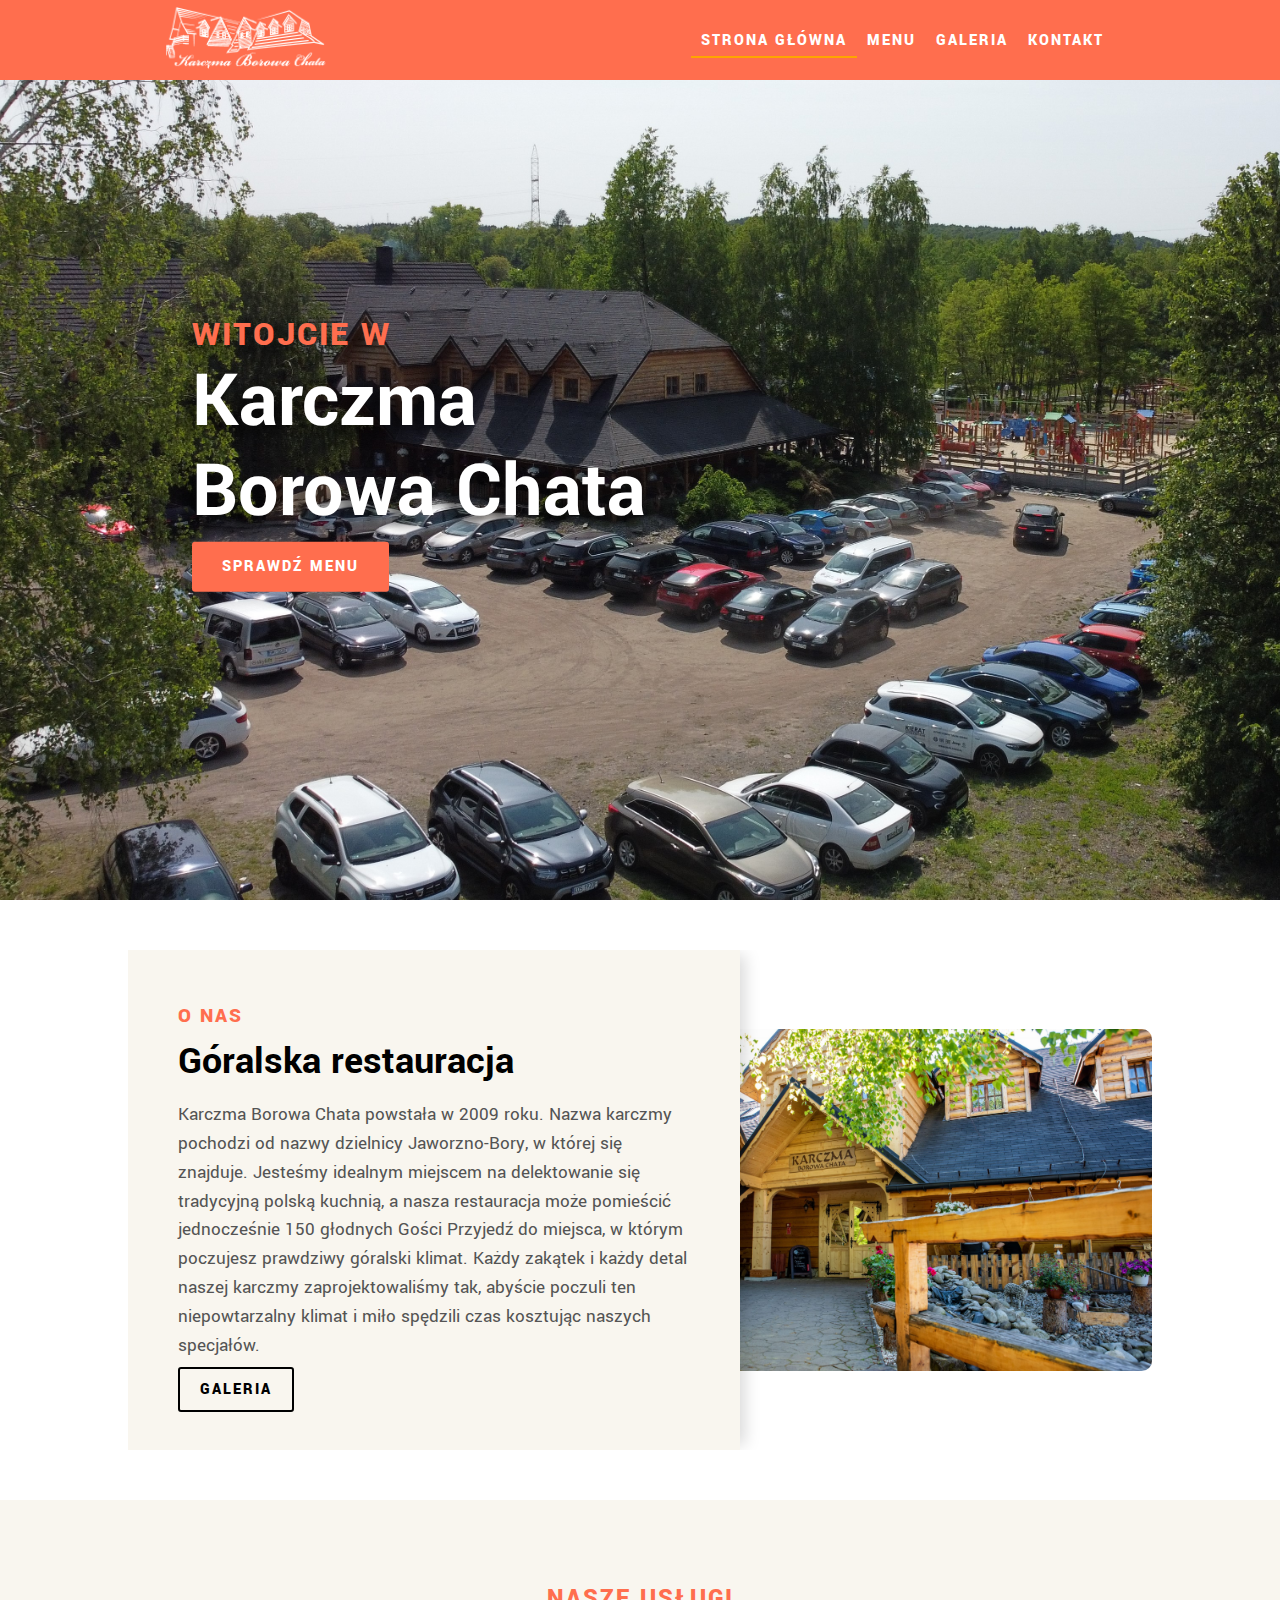
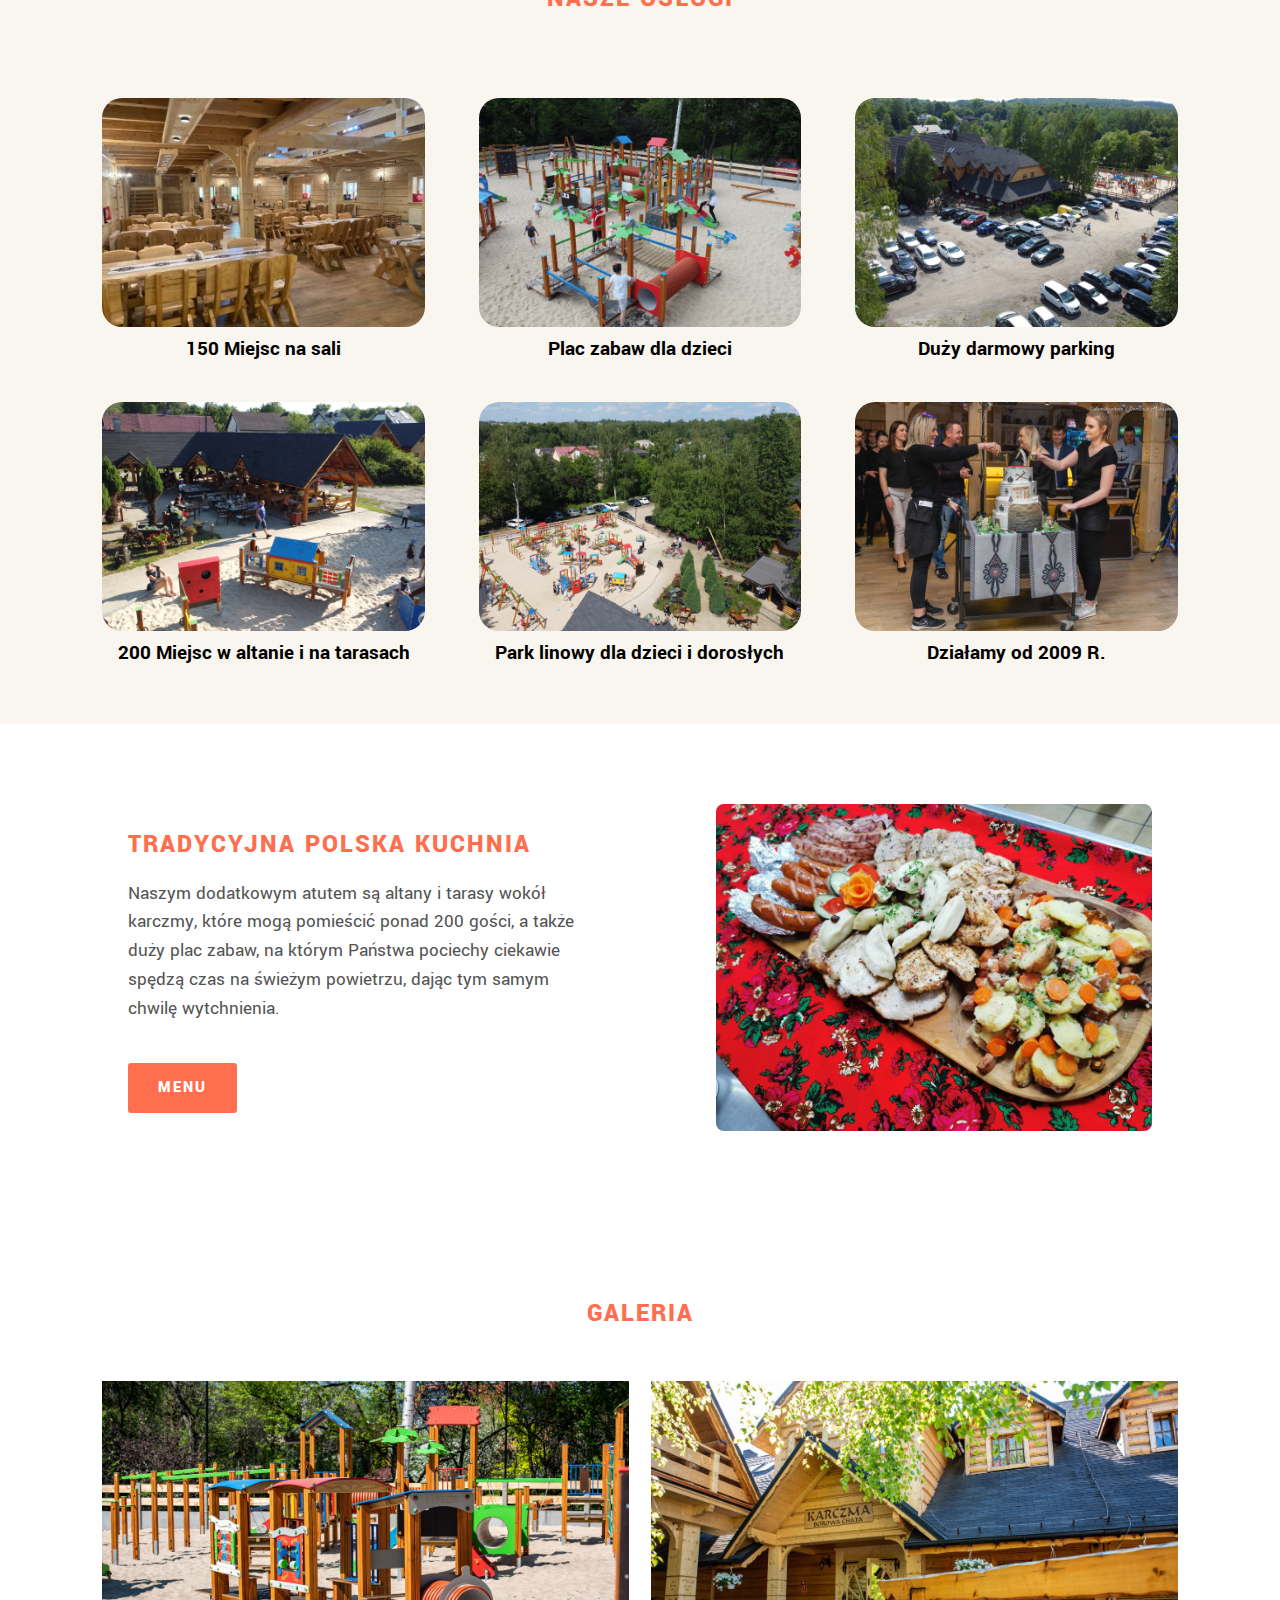
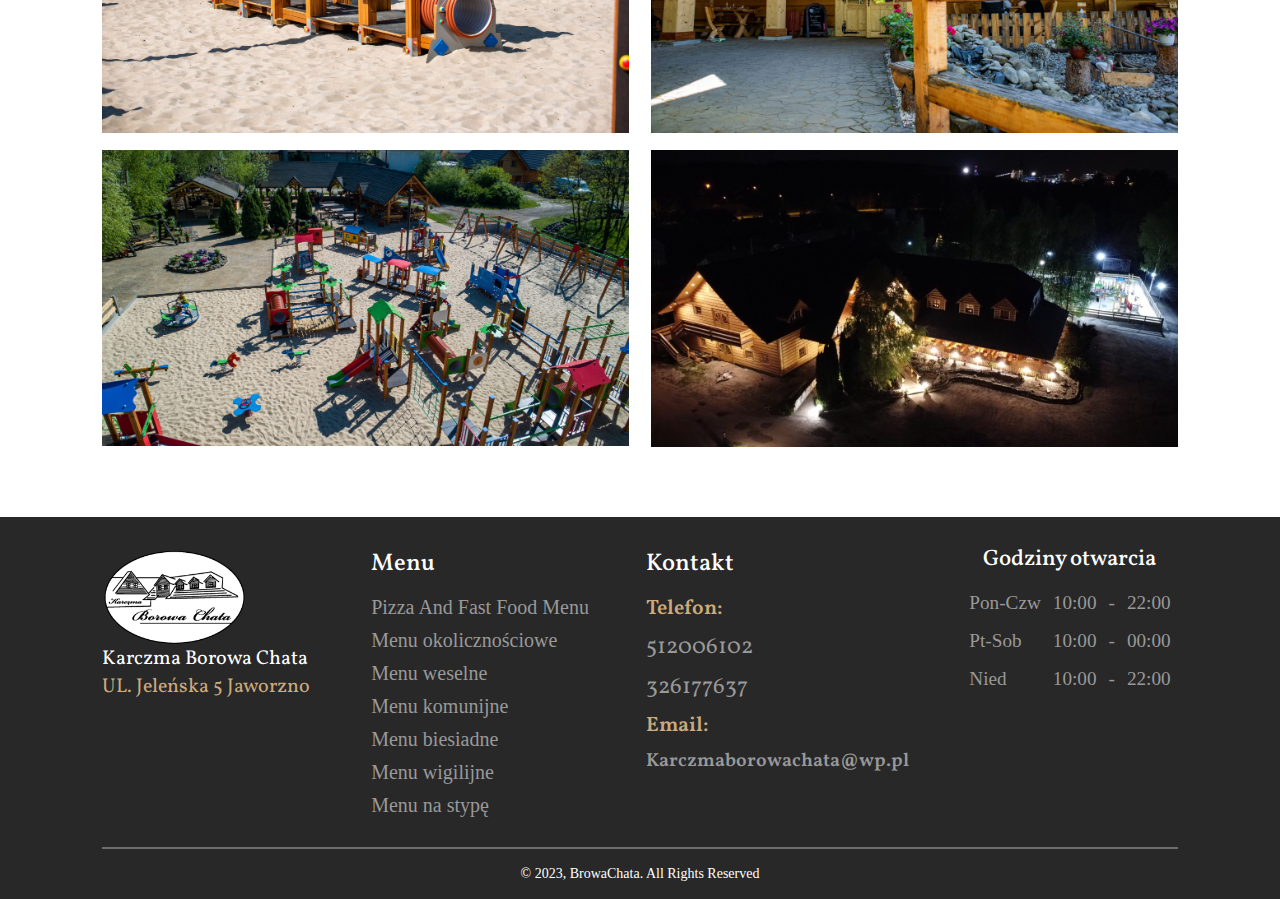
==== commit ea29549c: "Add files via upload" ====
--- a/index.html
+++ b/index.html
@@ -1,94 +1,96 @@
 <!DOCTYPE html>
 <html lang="en">
+
 <head>
     <meta charset="UTF-8">
     <meta http-equiv="X-UA-Compatible" content="IE=edge">
     <meta name="viewport" content="width=device-width, initial-scale=1.0">
     <title>Karczma Borowa Chata</title>
     <link rel="preconnect" href="https://fonts.googleapis.com">
-<link rel="preconnect" href="https://fonts.gstatic.com" crossorigin>
-<link href="https://fonts.googleapis.com/css2?family=Elsie:wght@900&family=Manrope&family=Vollkorn:wght@400;500;600;700;900&display=swap" rel="stylesheet">
-<link rel="preconnect" href="https://fonts.googleapis.com">
-<link rel="preconnect" href="https://fonts.gstatic.com" crossorigin>
-<link href="https://fonts.googleapis.com/css2?family=Oswald:wght@200;300;400;500;600;700&display=swap" rel="stylesheet">    
-<link rel="stylesheet" href="./assets/style.css">
-    
+    <link rel="preconnect" href="https://fonts.gstatic.com" crossorigin>
+    <link href="https://fonts.googleapis.com/css2?family=Yantramanav:wght@100;300;400;500;700;900&display=swap"
+        rel="stylesheet">
+    <link
+        href="https://fonts.googleapis.com/css2?family=Elsie:wght@900&family=Manrope&family=Vollkorn:wght@400;500;600;700;900&display=swap"
+        rel="stylesheet">
+    <link rel="preconnect" href="https://fonts.googleapis.com">
+    <link rel="preconnect" href="https://fonts.gstatic.com" crossorigin>
+    <link href="https://fonts.googleapis.com/css2?family=Oswald:wght@200;300;400;500;600;700&display=swap"
+        rel="stylesheet">
+    <link rel="stylesheet" href="./assets/style.css">
+
 </head>
+
 <body>
-
-    
-
     <header>
-                
-                <a href="index.html"><img src="./img/BorowaChata-Logo.png" class="logo" alt="Logo Karczma Borowa Chata"></a>
-                <div class="hamburger">
-                    <div class="line"></div>
-                    <div class="line"></div>
-                    <div class="line"></div>
-                </div>
-
-                
-                
-                <nav class="nav-bar">
-                    <ul>
-                        <li><a href="index.html" class="active">Strona Główna</a></li>
-                        <li class="nav-dropdown"><a href="#">Menu</a>
-                            <div class="dropdown">
-                                <ul>
-                                    <li><a href="menug.html">Menu Główne</a></li>
-                                    <li><a href="menu.html">Menu Pizza & Fast Food</a></li>
-                                    <li><a href="#">Menu okolicznościowe</a></li>
-                                    <li><a href="#">Menu weselne</a></li>
-                                    <li><a href="#">Menu komunijne</a></li>
-                                    <li><a href="#">Menu biesiadne</a></li>
-                                    <li><a href="#">Menu wigilijne</a></li>
-                                    <li><a href="#">Menu na stypę</a></li>
-                                </ul>
-                            </div>
-                        </li>
-                        <li><a href="galeria.html">Galeria</a></li>
-                        <li><a href="kontakt.html">Kontakt</a></li>
-                    </ul>
-            </nav>
-      
+
+        <a href="index.html"><img src="./img/logo1.png" class="logo" alt="Logo Karczma Borowa Chata"></a>
+        <div class="hamburger">
+            <div class="line"></div>
+            <div class="line"></div>
+            <div class="line"></div>
+        </div>
+
+
+
+        <nav class="nav-bar">
+            <ul>
+                <li><a href="index.html" class="active">Strona Główna</a></li>
+                <li class="nav-dropdown"><a>Menu</a>
+                    <div class="dropdown">
+                        <ul>
+                            <li><a href="menu.html">Menu Główne</a></li>
+                            <li><a href="#">Menu Pizza & Fast Food</a></li>
+                            <li><a href="#">Menu okolicznościowe</a></li>
+                            <li><a href="#">Menu weselne</a></li>
+                            <li><a href="#">Menu komunijne</a></li>
+                            <li><a href="#">Menu biesiadne</a></li>
+                            <li><a href="#">Menu wigilijne</a></li>
+                            <li><a href="#">Menu na stypę</a></li>
+                        </ul>
+                    </div>
+                </li>
+                <li><a href="galeria.html">Galeria</a></li>
+                <li><a href="kontakt.html">Kontakt</a></li>
+            </ul>
+        </nav>
+
     </header>
 
 
-    
     <section>
 
-            <div class="main-image">
-                <div class="main-container">
-                    <h3>Karczma</h3>
-                    <h2>Borowa Chata</h2>
-                </div>
-            </div>
-
-    </section>
-
-
-    <section>
-
-        <div class="flex-container">
-            
-                <div class="about-data">
-                    <div class="mobile-about">
-                        <h1>O nas</h1>
-                    </div>
-                        <p class="about-description">Karczma Borowa Chata powstała w 2009 roku. Nazwa karczmy pochodzi od nazwy dzielnicy Jaworzno-Bory,
-                        w której się znajduje. Jesteśmy idealnym miejscem na delektowanie się tradycyjną polską kuchnią, a 
-                        nasza restauracja może pomieścić jednocześnie 150 głodnych Gości Przyjedź do miejsca, w którym 
-                        poczujesz prawdziwy góralski klimat. Każdy zakątek i każdy detal naszej karczmy zaprojektowaliśmy tak, 
-                        abyście poczuli ten niepowtarzalny klimat i miło spędzili czas kosztując naszych specjałów.</p>
-                </div>
-           
-                <div class="parent">
-                        <img class="image2" src="./img/karczmatest.png" alt="karczma" />
-                        <img class="image1" src="./img/altanatest.png" alt="altana"/>
-                 </div>
-
-        </div>
-           
+        <div class="main-image">
+            <div class="main-container">
+                <h3>Witojcie w</h3>
+                <h2>Karczma</h2>
+                <h2>Borowa Chata</h2>
+                <a href="menu.html">sprawdź Menu</a>
+            </div>
+        </div>
+
+    </section>
+
+
+
+    <section class="discover-section">
+        <div class="content-wrapper">
+            <div class="content-text">
+                <h2>O NAS</h2>
+                <h1>Góralska restauracja</h1>
+                <p>Karczma Borowa Chata powstała w 2009 roku. Nazwa karczmy pochodzi od nazwy
+                    dzielnicy Jaworzno-Bory,
+                    w której się znajduje. Jesteśmy idealnym miejscem na delektowanie się tradycyjną polską kuchnią, a
+                    nasza restauracja może pomieścić jednocześnie 150 głodnych Gości Przyjedź do miejsca, w którym
+                    poczujesz prawdziwy góralski klimat. Każdy zakątek i każdy detal naszej karczmy zaprojektowaliśmy
+                    tak,
+                    abyście poczuli ten niepowtarzalny klimat i miło spędzili czas kosztując naszych specjałów.</p>
+                <a href="#" class="btn-contact">Galeria</a>
+            </div>
+        </div>
+        <div class="content-image">
+            <img src="./img/LT2_8893-scaled.jpg" alt="European cuisine experience">
+        </div>
     </section>
 
 
@@ -97,288 +99,149 @@
         <div class="services-info">
             <h1>Nasze usługi</h1>
         </div>
-        
+
         <div class="services-data">
             <div class="services">
                 <img src="./img/srodek.png" alt="środek-karczmy" class="services-img">
                 <P class="font-img">150 Miejsc na sali</P>
-              </div>
-              <div class="services">
+            </div>
+            <div class="services">
                 <img src="./img/placzabaw.png" alt="plac-zabaw" class="services-img">
                 <p class="font-img">Plac zabaw dla dzieci</p>
-              </div>
-              <div class="services"> 
+            </div>
+            <div class="services">
                 <img src="./img/parking.png" alt="parking" class="services-img">
                 <p class="font-img">Duży darmowy parking</p>
-              </div>
-            <div class="services">
-              <img src="./img/altana.png" alt="altana" class="services-img">
-              <p class="font-img">200 Miejsc w altanie i na tarasach</p>
-            </div>
-            <div class="services">
-              <img src="./img/park.png" alt="park-linowy" class="services-img">
-              <p class="font-img">Park linowy dla dzieci i dorosłych</p>
-            </div>
-            <div class="services">
-              <img src="./img/dzialamy.png" alt="urodziny" class="services-img">
-              <p class="font-img">Działamy od 2009 R.</p>
-          </div>
-        </div>
-    
-    </section>
-
-    
+            </div>
+            <div class="services">
+                <img src="./img/altana.png" alt="altana" class="services-img">
+                <p class="font-img">200 Miejsc w altanie i na tarasach</p>
+            </div>
+            <div class="services">
+                <img src="./img/park.png" alt="park-linowy" class="services-img">
+                <p class="font-img">Park linowy dla dzieci i dorosłych</p>
+            </div>
+            <div class="services">
+                <img src="./img/dzialamy.png" alt="urodziny" class="services-img">
+                <p class="font-img">Działamy od 2009 R.</p>
+            </div>
+        </div>
+
+    </section>
+
     <section>
 
         <div class="flex-container-trad">
-           
-                <div class="about-data">
-                    <div class="trad-about-cos">
-                        <span class="trad-title">Tradycyjna Polska Kuchnia</span>
-                    </div>
-                        <p class="trad-description">Naszym dodatkowym atutem są altany i tarasy wokół karczmy,
-                            które mogą pomieścić ponad 200 gości, a także duży plac zabaw, na którym Państwa pociechy 
-                            ciekawie spędzą czas na świeżym powietrzu, dając tym samym chwilę wytchnienia.</p>
-                            <div class="trad-about-cos">
-                            <a href="#" class="button menu-button">Menu</a>
-                        </div>
-                </div>
-                <div class="right-img">
-                        <img class="trad-img" src="./img/kuchnia.jpg" alt="kuchnia"/>
-                    </div>
-    
-        </div>
-    
-    </section>
-
-    <section class="container-services">
-        <div class="card-info">
-            <h1>Danie dnia</h1>
-        </div>
-
-        <div class="card-container">
-            <div class="column-left">
-                <div class="card">
-                    <img src="./img/Ellipse 28.png" alt="danie-dnia" class="card-img">
-                    
-                <div class="card-content">
-                    <h2>Placek po zbójnicku<span class="line-food">31zł</span></h2>
-                    <p>12.05.2023</p>
-                    
-                </div>
-                </div>
-                <div class="card">
-                    <img src="./img/Ellipse 28.png" alt="danie-dnia" class="card-img">
-                    
-                <div class="card-content">
-                    <h2>Placek po zbójnicku<span class="line-food">31zł</span></h2>
-                    <p>12.05.2023</p>
-                </div>
-                </div>
-                <div class="card">
-                    <img src="./img/Ellipse 28.png" alt="danie-dnia" class="card-img">
-                    
-                <div class="card-content">
-                    <h2>Placek po zbójnicku<span class="line-food">31zł</span></h2>
-                    <p>12.05.2023</p>
-                </div>
-            </div>
-            </div>
-            <div class="column-right">
-                <div class="card">
-                    <img src="./img/Ellipse 28.png" alt="danie-dnia" class="card-img">
-                    
-                <div class="card-content">
-                    <h2>Placek po zbójnicku<span class="line-food">31zł</span></h2>
-                    <p>12.05.2023</p>
-                </div>
-                </div>
-                <div class="card">
-                    <img src="./img/Ellipse 28.png" alt="danie-dnia" class="card-img">
-                    
-                <div class="card-content">
-                    <h2>Placek po zbójnicku<span class="line-food">31zł</span></h2>
-                    <p>12.05.2023</p>
-                </div>
-                </div>
-                <div class="card">
-                    <img src="./img/Ellipse 28.png" alt="danie-dnia" class="card-img">
-                    
-                <div class="card-content">
-                    <h2>Placek po zbójnicku<span class="line-food">31zł</span></h2>
-                    <p>12.05.2023</p>
-                </div>
-            </div>
-    </div>
-
-    </section>
-
-    <div class="container-test">
-
-        
-
-        <div class="menu-card-one">
-            <div class="circle-image">
-                <img src="./img/Ellipse 28.png" alt="Obrazek" class="circle-img">
-            </div>
-            <div class="card-info">
-                <h3 class="card-title-two">Placek po zbójnicku</h3>
-                <p class="card-description-two">23.08.2023</p>
-                <p class="card-price-two">Cena: 20 zł</p>
-            </div>
-        </div>
-
-        <div class="menu-card menu-card-one">
-            <div class="circle-image">
-                <img src="./img/Ellipse 28.png" alt="Obrazek" class="circle-img">
-            </div>
-            <div class="card-info">
-                <h3 class="card-title-one">Placek po zbójnicku</h3>
-                <p class="card-description-one">23.08.2023</p>
-                <p class="card-price-one">Cena: 20 zł</p>
-            </div>
-        </div>
-
-        <div class="menu-card-one">
-            <div class="circle-image">
-                <img src="./img/Ellipse 28.png" alt="Obrazek" class="circle-img">
-            </div>
-            <div class="card-info">
-                <h3 class="card-title-three">Placek po zbójnicku</h3>
-                <p class="card-description-three">23.08.2023</p>
-                <p class="card-price-three">Cena: 20 zł</p>
-            </div>
-        </div>
-
-       </div>
-
-       <div class="container-test">
-
-        <div class="menu-card">
-            <div class="circle-image">
-                <img src="./img/Ellipse 28.png" alt="Obrazek" class="circle-img">
-            </div>
-            <div class="card-info">
-                <h3 class="card-title">Placek po zbójnicku</h3>
-                <p class="card-description">23.08.2023</p>
-                <p class="card-price">Cena: 20 zł</p>
-            </div>
-        </div>
-
-        <div class="menu-card">
-            <div class="circle-image">
-                <img src="./img/Ellipse 28.png" alt="Obrazek" class="circle-img">
-            </div>
-            <div class="card-info">
-                <h3 class="card-title">Placek po zbójnicku</h3>
-                <p class="card-description">23.08.2023</p>
-                <p class="card-price">Cena: 20 zł</p>
-            </div>
-        </div>
-
-        <div class="menu-card">
-            <div class="circle-image">
-                <img src="./img/Ellipse 28.png" alt="Obrazek" class="circle-img">
-            </div>
-            <div class="card-info">
-                <h3 class="card-title">Placek po zbójnicku</h3>
-                <p class="card-description">23.08.2023</p>
-                <p class="card-price">Cena: 20 zł</p>
-            </div>
-        </div>
-
-    
-
-    </div>
+
+            <div class="about-data">
+                <div class="trad-about-cos">
+                    <span class="trad-title">Tradycyjna Polska Kuchnia</span>
+                </div>
+                <p class="trad-description">Naszym dodatkowym atutem są altany i tarasy wokół karczmy,
+                    które mogą pomieścić ponad 200 gości, a także duży plac zabaw, na którym Państwa pociechy
+                    ciekawie spędzą czas na świeżym powietrzu, dając tym samym chwilę wytchnienia.</p>
+                <div class="trad-about-cos">
+                    <a href="#" class="button menu-button">Menu</a>
+                </div>
+            </div>
+            <div class="right-img">
+                <img class="trad-img" src="./img/kuchnia.jpg" alt="kuchnia" />
+            </div>
+
+        </div>
+
+    </section>
+
 
     <section>
         <div class="gallery-title">
             <h1>Galeria</h1>
         </div>
-    
-    <div class="gallery">
-        <div class="gallery-item">
-          <img src="./img/Borowa-Chata-2022-ogrodek-21-scaled.jpg" alt="plac-zabaw">
-        </div>
-        <div class="gallery-item">
-            <img src="./img/LT2_8893-scaled.jpg" alt="wejście">
-        </div>
-        <div class="gallery-item">
-            <img src="./img/Borowa-Chata-2022-ogrodek-7-scaled.jpg" alt="plac-zabaw/altana">
-        </div>
-        <div class="gallery-item">
-            <img src="./img/DJI_0064.jpg" alt="karczma-w-nocy">
-          </div>
-      </div>
-      
+
+        <div class="gallery">
+            <div class="gallery-item">
+                <img src="./img/Borowa-Chata-2022-ogrodek-21-scaled.jpg" alt="plac-zabaw">
+            </div>
+            <div class="gallery-item">
+                <img src="./img/LT2_8893-scaled.jpg" alt="wejście">
+            </div>
+            <div class="gallery-item">
+                <img src="./img/Borowa-Chata-2022-ogrodek-7-scaled.jpg" alt="plac-zabaw/altana">
+            </div>
+            <div class="gallery-item">
+                <img src="./img/DJI_0064.jpg" alt="karczma-w-nocy">
+            </div>
+        </div>
+
     </section>
 
     <footer>
         <div class="container-footer">
-        
-          <div class="column-social">
-            <img src="./img/BorowaChata-Logo.png" alt="logo" class="logo-footer">
-            <p class="social-name">Karczma Borowa Chata</p>
-            <p class="social-adress">UL. Jeleńska 5 Jaworzno</p>
-          </div>
-  
+
+            <div class="column-social">
+                <img src="./img/BorowaChata-Logo.png" alt="logo" class="logo-footer">
+                <p class="social-name">Karczma Borowa Chata</p>
+                <p class="social-adress">UL. Jeleńska 5 Jaworzno</p>
+            </div>
+
             <div class="column-menu">
-          <h2 href="#">Menu</h2>
-          <a href="#">Pizza And Fast Food Menu</a>
-          <a href="#">Menu okolicznościowe</a>
-          <a href="#">Menu weselne</a>
-          <a href="#">Menu komunijne</a>
-          <a href="#">Menu biesiadne</a>
-          <a href="#">Menu wigilijne</a>
-          <a href="#">Menu na stypę</a>
-            </div>
-  
-           <div class="column-contact">
-            <div class="column-text">
-            <h2>Kontakt</h2>
-          <P class="contact-subtitle">Telefon:</P>
-          <a href="tel:512006102" class="contact-phone">512006102</a>
-          <a href="tel:326177637" class="contact-phone">326177637</a>
-          <p class="contact-subtitle">Email:</p>
-          <a href="mailto:Karczmaborowachata@wp.pl" class="contact-email">Karczmaborowachata@wp.pl</a>
-                </div>
-        </div>
-  
-           <div class="column-opening">
-            <div class="opening-hours">
-                       <h2>Godziny otwarcia</h2>
-                  
-                  <table class="opening-hours-table">
-                      <tr>
-                          <td>Pon-Czw</td>
-                          <td>10:00</td>
-                          <td>-</td>
-                          <td>22:00</td>
-                      </tr>
-                      <tr>
-                          <td>Pt-Sob</td>
-                          <td>10:00</td>
-                          <td>-</td>
-                          <td>00:00</td>
-                      </tr>
-                      <tr>
-                          <td>Nied</td>
-                          <td>10:00</td>
-                          <td>-</td>
-                          <td>22:00</td>
-                      </tr>
-                  </table>
-           
-        
-        </div>
-           </div>
-           
+                <h2 href="#">Menu</h2>
+                <a href="#">Pizza And Fast Food Menu</a>
+                <a href="#">Menu okolicznościowe</a>
+                <a href="#">Menu weselne</a>
+                <a href="#">Menu komunijne</a>
+                <a href="#">Menu biesiadne</a>
+                <a href="#">Menu wigilijne</a>
+                <a href="#">Menu na stypę</a>
+            </div>
+
+            <div class="column-contact">
+                <div class="column-text">
+                    <h2>Kontakt</h2>
+                    <P class="contact-subtitle">Telefon:</P>
+                    <a href="tel:512006102" class="contact-phone">512006102</a>
+                    <a href="tel:326177637" class="contact-phone">326177637</a>
+                    <p class="contact-subtitle">Email:</p>
+                    <a href="mailto:Karczmaborowachata@wp.pl" class="contact-email">Karczmaborowachata@wp.pl</a>
+                </div>
+            </div>
+
+            <div class="column-opening">
+                <div class="opening-hours">
+                    <h2>Godziny otwarcia</h2>
+
+                    <table class="opening-hours-table">
+                        <tr>
+                            <td>Pon-Czw</td>
+                            <td>10:00</td>
+                            <td>-</td>
+                            <td>22:00</td>
+                        </tr>
+                        <tr>
+                            <td>Pt-Sob</td>
+                            <td>10:00</td>
+                            <td>-</td>
+                            <td>00:00</td>
+                        </tr>
+                        <tr>
+                            <td>Nied</td>
+                            <td>10:00</td>
+                            <td>-</td>
+                            <td>22:00</td>
+                        </tr>
+                    </table>
+
+
+                </div>
+            </div>
+
         </div>
         <div class="linia-footer"></div>
         <p class="footer-copy">© 2023, BrowaChata. All Rights Reserved</p>
-        </footer>
-
-
-            <script src="main.js"></script>
+    </footer>
+
+
+    <script src="main.js"></script>
 </body>
+
 </html>--- a/assets/style.css
+++ b/assets/style.css
@@ -1,1517 +1,648 @@
 * {
-  box-sizing: border-box;
-  padding: 0;
-  margin: 0;
-  text-decoration: none;
-}
-
-body {
-  background-color: #fffff0;
-}
-
+	box-sizing: border-box;
+	padding: 0;
+	margin: 0;
+	text-decoration: none;
+}
+
+.logo {
+	width: 160px;
+}
+
+.hamburger {
+	display: none;
+}
+
+header {
+	display: flex;
+	position: fixed;
+	height: 80px;
+	width: 100%;
+	background: #ff6e4e;
+	justify-content: space-between;
+	align-items: center;
+	z-index: 100;
+	padding: 0 13% 0 13%;
+}
+
+.nav-bar ul {
+	display: flex;
+	list-style: none;
+}
+
+.nav-bar ul li a {
+	display: inline-block;
+	font-size: 1rem;
+	font-style: normal;
+	font-family: Yantramanav;
+	font-weight: 900;
+	letter-spacing: 2px;
+	text-transform: uppercase;
+	text-decoration: none;
+	padding: 6px 10px;
+	color: white;
+	cursor: pointer;
+}
+
+.nav-bar ul li a:hover {
+	color: green;
+}
+
+.nav-bar a.active {
+	position: relative;
+}
+
+.nav-bar a.active:after {
+	content: '';
+	position: absolute;
+	bottom: -1px; /* Odsunięcie podkreślenia od tekstu */
+	left: 0;
+	right: 0;
+	height: 2px; /* Wysokość kreski podkreślenia */
+	background-color: #ffa500; /* Kolor kreski podkreślenia */
+	margin: auto; /* Centrowanie kreski */
+}
+
+.nav-bar ul li ul {
+	position: absolute;
+	width: 280px;
+	background: #ff6e4e;
+	display: none;
+	border-radius: 10px;
+	padding-top: 1.3rem;
+	padding-bottom: 0.5rem;
+}
+
+.nav-bar ul li ul li a {
+	font-size: 23px;
+	padding-top: 0.6rem;
+	padding-left: 2rem;
+	font-size: 1rem;
+	font-style: normal;
+	font-family: Yantramanav;
+	font-weight: 900;
+}
+
+.nav-bar .dropdown-active ul {
+	display: initial;
+}
+
+.main-image {
+	background-image: url(../img/DJI_040922.JPG);
+	width: 100%;
+	height: 100vh;
+	background-size: cover;
+	background-repeat: no-repeat;
+}
+.main-container {
+	width: 100%;
+	position: absolute;
+	padding: 0 15% 0 15%;
+	transform: translateY(-50%);
+	top: 50%;
+}
+
+.main-container h3 {
+	font-size: 35px;
+	font-style: normal;
+	font-family: Yantramanav;
+	font-weight: 900;
+	line-height: 1.5;
+	letter-spacing: 2px;
+	text-transform: uppercase;
+	color: #ff6e4e;
+	text-shadow: -10px 8px 13px rgba(0, 0, 0, 0.75);
+}
+
+.main-container h2 {
+	font-size: 80px;
+	font-style: normal;
+	font-family: Yantramanav;
+	font-weight: 700;
+	line-height: 1;
+	letter-spacing: 0px;
+	text-transform: none;
+	margin-bottom: 10px;
+	color: white;
+	text-shadow: -10px 8px 13px rgba(0, 0, 0, 0.75);
+}
+
+.main-container a {
+	display: inline-flex;
+	align-items: center;
+	justify-content: center;
+	text-align: center;
+	vertical-align: middle;
+	transition: all 0.15s ease-in-out;
+	text-decoration: none;
+	min-height: 50px;
+	padding: 10px 30px;
+	border: none;
+	background: #ff6e4e;
+	border-radius: 6px;
+	color: white;
+	font-size: 1rem;
+	font-style: normal;
+	font-family: Yantramanav;
+	font-weight: 900;
+	line-height: 1.25;
+	letter-spacing: 2px;
+	text-transform: uppercase;
+	border-radius: 3px;
+	border-width: 2px;
+}
+
+.discover-section {
+	display: flex;
+	justify-content: center; /* Center the items horizontally */
+	align-items: center;
+	position: relative;
+	margin: 50px 0; /* Adjust the space around the section as needed */
+	overflow: hidden; /* To ensure that nothing spills out of the section boundary */
+	padding: 0 10% 0 10%;
+	background-color: #fff;
+}
+
+.content-wrapper {
+	flex: 1; /* This ensures that the content takes up only as much space as it needs */
+	z-index: 2; /* Ensure the text is above the image */
+	display: flex;
+	justify-content: flex-end; /* Align content-text to the right side */
+}
+
+.content-text {
+	position: relative;
+	background-color: #f9f6ef;
+	padding: 50px; /* Adjust padding as needed */
+	margin-right: -100px; /* This negative margin will cause the overlap */
+	box-shadow: 10px 0 15px -5px rgba(0, 0, 0, 0.15); /* Optional shadow for better separation */
+}
+
+.content-text h2 {
+	color: #ff6e4e;
+	font-size: 1.3rem;
+	font-style: normal;
+	font-family: Yantramanav;
+	font-weight: 900;
+	line-height: 1.5;
+	letter-spacing: 2px;
+	text-transform: uppercase;
+	margin: 0 0 10px;
+}
+
+.content-text h1 {
+	font-size: 2.5rem;
+	font-style: normal;
+	font-family: Yantramanav;
+	font-weight: 700;
+	line-height: 1;
+	letter-spacing: 0px;
+	text-transform: none;
+	margin-bottom: 10px;
+	margin-bottom: 0.5em;
+}
+
+.content-text p {
+	margin-bottom: 1em;
+	color: #545454;
+	font-size: 1.2rem;
+	font-style: normal;
+	font-family: Yantramanav;
+	font-weight: 400;
+	line-height: 1.5;
+	letter-spacing: 0px;
+	text-transform: none;
+}
+
+.btn-contact {
+	background-color: transparent;
+	color: black;
+	padding: 10px 20px;
+	border: 2px solid black;
+	cursor: pointer;
+	font-size: 1rem;
+	font-style: normal;
+	font-family: Yantramanav;
+	font-weight: 900;
+	line-height: 1.25;
+	letter-spacing: 2px;
+	text-transform: uppercase;
+	border-radius: 3px;
+	border-width: 2px;
+}
+
+.content-image {
+	flex: 1; /* This ensures that the image can take up the remaining space */
+	position: relative;
+	z-index: 1; /* Ensure the image is below the text */
+	max-width: 50%; /* Limiting image width to half of the section */
+	display: flex;
+	justify-content: flex-start; /* Align the image to the left side */
+}
+
+.content-image img {
+	max-width: 100%; /* The image will fill its container */
+	height: auto;
+	display: block;
+	border-radius: 10px;
+}
 
 .container-services {
-   background-color: #FFE6C7;
-}
-
-header {
-  display: flex;
-  height: 80px;
-  width: 100%;
-  background: #333333;
-  position: fixed;
-  justify-content: space-between;
-  align-items: center;
-  z-index: 1000;
-  padding-left: 8%;
-  padding-right: 8%;
-}
-
-.logo {
-  width: 100px;
-}
-
-.hamburger {
-  display: none;
-}
-
-.nav-bar ul {
-  display: flex;
-  list-style: none;
-}
-
-.nav-bar ul li a {
-  display: block;
-  font-family: 'Vollkorn';
-  font-style: normal;
-  font-weight: 500;
-  font-size: 25px;
-  color: #CDAA7C;
-  text-decoration: none;
-  padding: 0 0 0 2rem;
-}
-
-
-
-.nav-bar ul li a:hover {
-  color: #FFFFFF;
-}
-
-.nav-bar ul li a.active {
-  color: #FFFFFF;
-}
-
-.nav-bar ul li ul {
-  position: absolute;
-  width: 280px;
-  background: #333333;
-  display: none;
-  border-radius: 10px;
-  padding-top: 1.3rem;
-  padding-bottom: 1rem;
-}
-
-.nav-bar ul li ul li a {
-  font-size: 23px;
-  padding-top: 0.6rem;
-  padding-left: 1.3rem;
-}
-
-.nav-bar .dropdown-active ul {
-  display: initial;
-}
-
-@media only screen and (max-width: 900px) {
-
-  .hamburger {
-    display: block;
-    cursor: pointer;
-  }
-
-  .hamburger .line {
-    width: 30px;
-    height: 3px;
-    background: #FFFFFF;
-    margin: 6px 0;
-  }
-
-  .nav-bar {
-    position: absolute;
-    top: 80px;
-    left: 0;
-    right: 0;
-    width: 100%;
-    background: #333333;
-    transition: 0.2s;
-    height: 0;
-    max-height: calc(100vh - 80px);
-    overflow-y: auto;
-  }
-
-  .nav-bar.active {
-    height: 100vh;
-  }
-
-
-  .nav-bar ul li a {
-    font-size: 27px;
-    margin-bottom: 12px;
-  }
-
-  .nav-bar ul li ul li a {
-    font-size: 27px;
-    padding-top: 0.4rem;
-  }
-
-  .nav-bar ul {
-    padding-bottom: 2rem;
-    display: block;
-    width: fit-content;
-    margin: 30px auto 0 auto;
-    text-align: center;
-    transition: 0.5s;
-  }
-
-  .nav-bar.active {
-    opacity: 1;
-  }
-
-
-  .nav-bar ul li ul {
-    position: relative;
-    width: 100%;
-  }
-
-  .main-container .main-text-one {
-    font-size: 45px;
-  }
-
-  .main-container .main-text-two {
-    font-size: 70px;
-  }
-
-}
-
-/*Head-section*/
-
-.main-image {
-  background-image: url(../img/DJI_0276proba.jpg);
-  width: 100%;
-  height: 100vh;
-  background-size: cover;
-  background-repeat: no-repeat;
-}
-
-.main-container h3 {
-  font-family: 'Elsie';
-  font-style: normal;
-  font-weight: 900;
-  font-size: 80px;
-  color: #D78F09;
-}
-
-.main-container h2 {
-  font-family: 'Elsie';
-  font-style: normal;
-  font-weight: 900;
-  font-size: 110px;
-  color: #FFFFFF;
-  text-shadow: -10px 8px 13px rgba(0, 0, 0, 0.75);
-}
-
-.main-container {
-  width: 100%;
-  position: absolute;
-  top: 50%;
-  transform: translateY(-50%);
-  text-align: center;
-}
-
-@media only screen and (max-width: 900px) {
-  .main-container h3 {
-    font-size: 60px;
-  }
-
-  .main-container h2 {
-    font-size: 75px;
-  }
-}
-
-/*about-us*/
-
-.flex-container {
-  display: flex;
-  align-items: center;
-  padding-top: 5rem;
-  padding-bottom: 5rem;
-  gap: 13.333%;
-  padding-left: 8.2%;
-  padding-right: 8.9%;
-}
-
-.about-data h1 {
-  display: inline-flex;
-  font-family: 'Vollkorn';
-  font-style: normal;
-  font-weight: 600;
-  font-size: 30px;
-  color: #CDAA7C;
-  background-color: #333333;
-  padding: 6px;
-}
-
-.about-description {
-  padding-top: 15px;
-  font-family: 'Manrope';
-  font-style: normal;
-  font-weight: 400;
-  font-size: 22px;
-  color: #595959;
-}
-
-.parent {
-  position: relative;
-  top: 0px;
-  left: 0px;
-}
-
-.image1 {
-  position: relative;
-  width: 460px;
-  height: 307px;
-  top: 0;
-  left: 0;
-  border: 10px #CBCBCB solid;
-}
-
-.image2 {
-  position: absolute;
-  width: 460px;
-  height: 307px;
-  top: 0px;
-  left: 0px;
-  border: 10px #CBCBCB solid;
-  transform: rotate(-5deg);
-}
-
-@media screen and (max-width: 1199px) and (min-width: 992px) {
-  .flex-container {
-    padding-top: 2.5rem;
-    padding-bottom: 2.5rem;
-    gap: 5%;
-  }
-
-  .about-data h1 {
-    font-size: 25px;
-    padding: 6px;
-  }
-
-  .about-description {
-    padding-top: 15px;
-    font-size: 21px;
-  }
-
-  .image1 {
-    width: 360px;
-    height: 255px;
-  }
-
-  .image2 {
-    width: 360px;
-    height: 255px;
-  }
-}
-
-@media screen and (max-width: 991px) and (min-width: 762px) {
-  .flex-container {
-    padding-top: 2.5rem;
-    padding-bottom: 2.5rem;
-    flex-wrap: wrap;
-    align-items: center;
-    justify-content: center;
-    gap: 2.5rem;
-    padding-left: 8%;
-    padding-right: 8%;
-  }
-
-  .about-data h1 {
-    font-size: 25px;
-    padding: 6px;
-  }
-
-  .about-description {
-    padding-top: 15px;
-    font-size: 20px;
-  }
-
-  .image1 {
-    width: 360px;
-    height: 255px;
-  }
-
-  .image2 {
-    width: 360px;
-    height: 255px;
-  }
+	background-color: #f9f6ef;
+}
+
+.services-info {
+	display: flex;
+	padding-top: 5rem;
+	padding-bottom: 5rem;
+	justify-content: center;
+}
+
+.services-info h1 {
+	color: #ff6e4e;
+	font-size: 1.6rem;
+	font-style: normal;
+	font-family: Yantramanav;
+	font-weight: 900;
+	line-height: 1.5;
+	letter-spacing: 2px;
+	text-transform: uppercase;
+}
+
+.font-img {
+	font-size: 1.3rem;
+	font-style: normal;
+	font-family: Yantramanav;
+	font-weight: 700;
+	line-height: 1;
+	letter-spacing: 0px;
+	text-transform: none;
+	padding-top: 12px;
+}
+
+.services-img {
+	max-width: 100%;
+	height: auto;
+	border-radius: 20px;
+}
+
+.services {
+	display: flex;
+	flex-direction: column;
+	align-items: center;
+	text-align: center;
+}
+
+.services-data {
+	display: grid;
+	grid-template-columns: repeat(3, 1fr);
+	justify-items: center;
+	column-gap: 5%;
+	row-gap: 8%;
+	padding-left: 8%;
+	padding-right: 8%;
+	padding-bottom: 8%;
+}
+
+/*traditional*/
+
+.trad-title {
+	color: #ff6e4e;
+	font-size: 1.6rem;
+	font-style: normal;
+	font-family: Yantramanav;
+	font-weight: 900;
+	line-height: 1.5;
+	letter-spacing: 2px;
+	text-transform: uppercase;
+	white-space: nowrap;
+}
+
+.trad-description {
+	margin-bottom: 1em;
+	color: #545454;
+	font-size: 1.2rem;
+	font-style: normal;
+	font-family: Yantramanav;
+	font-weight: 400;
+	line-height: 1.5;
+	letter-spacing: 0px;
+	text-transform: none;
+	color: #545454;
+	padding-bottom: 20px;
+	padding-top: 15px;
+}
+
+.trad-img {
+	max-width: 100%;
+	height: auto;
+	border-radius: 0.5rem;
+}
+
+.flex-container-trad {
+	display: flex;
+	justify-content: space-between;
+	align-items: center;
+	padding-left: 10%;
+	padding-right: 10%;
+	padding-top: 5rem;
+	padding-bottom: 5rem;
+	gap: 13.333%;
+}
+
+.button {
+	display: inline-flex;
+	align-items: center;
+	justify-content: center;
+	text-align: center;
+	vertical-align: middle;
+	transition: all 0.15s ease-in-out;
+	text-decoration: none;
+	min-height: 50px;
+	padding: 10px 30px;
+	border: none;
+	background: #ff6e4e;
+	border-radius: 6px;
+	color: white;
+	font-size: 1rem;
+	font-style: normal;
+	font-family: Yantramanav;
+	font-weight: 900;
+	line-height: 1.25;
+	letter-spacing: 2px;
+	text-transform: uppercase;
+	border-radius: 3px;
+	border-width: 2px;
+}
+
+/*gallery*/
+
+.gallery-title {
+	display: flex;
+	justify-content: center;
+	align-items: center;
+	padding-top: 5rem;
+}
+
+.gallery-title h1 {
+	color: #ff6e4e;
+	font-size: 1.6rem;
+	font-style: normal;
+	font-family: Yantramanav;
+	font-weight: 900;
+	line-height: 1.5;
+	letter-spacing: 2px;
+	text-transform: uppercase;
+}
+
+.gallery {
+	display: grid;
+	grid-template-columns: repeat(2, 1fr);
+	padding-left: 8%;
+	padding-right: 8%;
+	padding-top: 3rem;
+	padding-bottom: 5rem;
+	row-gap: 2%;
+	column-gap: 2%;
+}
+
+.gallery-item img {
+	max-width: 100%;
+	height: auto;
+}
+
+@media screen and (max-width: 720px) {
+	.gallery {
+		grid-template-columns: repeat(1, 1fr);
+		padding-top: 2rem;
+		row-gap: 2%;
+		column-gap: 2%;
+	}
+
+	.gallery-title {
+		padding-top: 2rem;
+	}
+}
+
+/*footer*/
+
+footer {
+	padding-top: 30px;
+	background: #282828;
+}
+
+.container-footer {
+	padding-right: 8%;
+	padding-left: 8%;
+	display: grid;
+	grid-template-columns: repeat(4, 1fr);
+}
+
+.logo-footer {
+	width: 145px;
+}
+
+.column-social {
+	display: flex;
+	flex-direction: column;
+}
+
+.social-name {
+	font-family: 'Vollkorn';
+	font-style: normal;
+	font-weight: 400;
+	font-size: 20px;
+	color: #ffffff;
+}
+
+.social-adress {
+	font-family: 'Vollkorn';
+	font-style: normal;
+	font-weight: 400;
+	font-size: 20px;
+	color: #cdaa7c;
+}
+
+.column-menu h2 {
+	font-family: 'Vollkorn';
+	font-style: normal;
+	font-weight: 500;
+	font-size: 1.5rem;
+	color: #ffffff;
+	padding-bottom: 5px;
+}
+
+.column-menu {
+	display: flex;
+	flex-direction: column;
+	align-items: flex-start;
+	gap: 10px;
+}
+
+.column-menu a {
+	font-family: 'Roboto';
+	font-style: normal;
+	font-weight: 400;
+	font-size: 20px;
+	color: #999999;
+}
+
+.column-text {
+	display: flex;
+	flex-direction: column;
+	gap: 8px;
+}
+
+.column-contact {
+	display: flex;
+	justify-content: flex-end;
+}
+
+.column-contact h2 {
+	font-family: 'Vollkorn';
+	font-style: normal;
+	font-weight: 500;
+	font-size: 1.5rem;
+	color: #ffffff;
+	padding-bottom: 5px;
+}
+
+.contact-subtitle {
+	font-family: 'Vollkorn';
+	font-style: normal;
+	font-weight: 600;
+	font-size: 1.3rem;
+	color: #cdaa7c;
+}
+
+.contact-phone {
+	font-family: 'Vollkorn';
+	font-style: normal;
+	font-weight: 400;
+	font-size: 23px;
+	color: #999999;
+}
+
+.contact-email {
+	font-family: 'Vollkorn';
+	font-style: normal;
+	font-weight: 600;
+	font-size: 19px;
+	color: #999999;
+}
+
+.column-opening {
+	display: flex;
+	flex-direction: column;
+	align-items: flex-end;
+}
+
+.opening-hours h2 {
+	padding-bottom: 10px;
+	font-family: 'Vollkorn';
+	font-style: normal;
+	font-weight: 500;
+	font-size: 1.4rem;
+	color: #ffffff;
+	text-align: center;
+}
+
+.opening-hours {
+	font-family: 'Roboto';
+	font-style: normal;
+	font-weight: 400;
+	font-size: 1.2rem;
+	line-height: 26px;
+	color: #999999;
+}
+
+.opening-hours-table tr td {
+	padding: 5px;
+}
+
+.linia-footer {
+	margin-top: 30px;
+	border: 1px solid #6c6c6c;
+	transform: matrix(1, 0, 0, 1, 0, 0);
+	margin-left: 8%;
+	margin-right: 8%;
+}
+
+.footer-copy {
+	font-family: 'Inter';
+	font-style: normal;
+	font-weight: 400;
+	font-size: 14px;
+	text-align: center;
+	color: #ffffff;
+	line-height: 50px;
+}
+
+@media screen and (max-width: 1199px) {
+	.container-footer {
+		grid-template-columns: repeat(2, 1fr);
+	}
+
+	.column-social {
+		align-items: center;
+		order: 1;
+	}
+
+	.column-menu {
+		padding-top: 4.8rem;
+		align-items: center;
+		order: 4;
+	}
+
+	.column-contact {
+		justify-content: center;
+		padding-top: 2.5rem;
+		order: 3;
+	}
+
+	.column-text {
+		align-items: center;
+		justify-content: center;
+	}
+
+	.column-opening {
+		align-items: center;
+		order: 2;
+	}
 }
 
 @media screen and (max-width: 761px) {
-
-  .flex-container {
-    padding-top: 1.5rem;
-    padding-bottom: 1.5rem;
-    padding-left: 8.2%;
-    padding-right: 8.2%;
-  }
-
-  .parent {
-    display: none;
-  }
-
-  .mobile-about {
-    display: flex;
-    align-items: center;
-    justify-content: center;
-  }
-
-  .about-description {
-    text-align: center;
-  }
-}
-
-/*services*/
-
-.services-info {
-  display: flex;
-  padding-top: 5rem;
-  padding-bottom: 5rem;
-  justify-content: center;
-}
-
-.services-info h1 {
-  color: #CDAA7C;
-  font-family: 'Vollkorn';
-  font-style: normal;
-  font-weight: 600;
-  font-size: 30px;
-  background-color: #333333;
-  padding: 6px;
-}
-
-.font-img {
-  font-family: 'Vollkorn';
-  font-style: normal;
-  font-weight: 600;
-  font-size: 20px;
-  padding-top: 12px;
-}
-
-.services-img {
-  max-width: 100%;
-  height: auto;
-  border-radius: 20px;
-}
-
-.services {
-  display: flex;
-  flex-direction: column;
-  align-items: center;
-  text-align: center;
-}
-
-.services-data {
-  display: grid;
-  grid-template-columns: repeat(3, 1fr);
-  justify-items: center;
-  column-gap: 5%;
-  row-gap: 8%;
-  padding-left: 8%;
-  padding-right: 8%;
-  padding-bottom: 8%;
-}
-
-@media screen and (max-width: 900px) {
-
-  .services-info {
-    padding-top: 2rem;
-    padding-bottom: 2rem;
-  }
-
-  .services-info h1 {
-    font-size: 25px;
-  }
-
-  .font-img {
-    font-size: 20px;
-    text-align: center;
-  }
-
-  .services-data {
-    grid-template-columns: repeat(2, 1fr);
-    column-gap: 5%;
-    row-gap: 6%;
-    padding-bottom: 8.5rem;
-  }
-
-}
-
-@media screen and (max-width: 550px) {
-
-  .services-info {
-    padding-top: 2rem;
-    padding-bottom: 2rem;
-  }
-
-  .services-info h1 {
-    font-size: 25px;
-  }
-
-  .font-img {
-    font-size: 20px;
-    text-align: center;
-  }
-
-  .services-data {
-    grid-template-columns: repeat(1, 1fr);
-    column-gap: 5%;
-    row-gap: 1%;
-    padding-bottom: 8.5rem;
-  }
-
-}
-
-
-
-/*traditional*/
-
-.trad-title {
-  font-family: 'Vollkorn';
-  font-style: normal;
-  font-weight: 600;
-  font-size: 30px;
-  background-color: #333333;
-  padding: 6px;
-  color: #CDAA7C;
-  white-space: nowrap;
-}
-
-.trad-description {
-  font-family: 'Manrope';
-  font-style: normal;
-  font-weight: 400;
-  font-size: 22px;
-  line-height: 30px;
-  color: #595959;
-  padding-bottom: 20px;
-  padding-top: 15px;
-}
-
-.trad-img {
-  max-width: 100%;
-  height: auto;
-  border-radius: .5rem;
-}
-
-.flex-container-trad {
-  display: flex;
-  justify-content: space-between;
-  align-items: center;
-  padding-left: 8%;
-  padding-right: 8%;
-  padding-top: 5rem;
-  padding-bottom: 5rem;
-  gap: 13.333%;
-}
-
-.button {
-  display: inline-block;
-  background: linear-gradient(177.2deg, #FF9E01 -25.41%, rgba(254, 202, 0, 0) 349.37%);
-  color: black;
-  padding: 0.75rem 2.2rem;
-  border-radius: .5rem;
-  transition: .3s;
-}
-
-.menu-button {
-  border-radius: 0.5rem;
-  font-family: 'Vollkorn';
-  font-style: normal;
-  font-weight: 600;
-  font-size: 18px;
-  color: #222222;
-}
-
-@media screen and (max-width: 900px) {
-
-  .trad-title {
-    font-size: 25px;
-  }
-
-  .trad-description {
-    font-size: 22px;
-    line-height: 26px;
-  }
-
-  .trad-img {
-    display: none;
-  }
-
-  .flex-container-trad {
-    align-items: center;
-    justify-content: center;
-    padding-top: 2.5rem;
-    padding-bottom: 2.5rem;
-    padding-left: 8%;
-    padding-right: 8%;
-    gap: 0;
-  }
-
-  .menu-button {
-    font-size: 18px;
-
-  }
-
-  .button {
-    justify-content: center;
-    align-items: center;
-  }
-
-  .trad-about-cos {
-    display: flex;
-    justify-content: center;
-    align-items: center;
-  }
-
-  .trad-description {
-    text-align: center;
-  }
-
-}
-
-
-/* Food */
-
-.card-info h1 {
-  font-family: 'Vollkorn';
-  font-style: normal;
-  font-weight: 600;
-  font-size: 30px;
-  color: #CDAA7C;
-  background-color: #333333;
-  padding: 6px;
-}
-
-.card-info {
-  display: flex;
-  align-items: center;
-  justify-content: center;
-  padding: 5rem 0 1rem 0;
-}
-
-.card {
-  display: flex;
-  align-items: center;
-  padding-top: 60px;
-}
-
-.column-left {
-  display: flex;
-  flex-direction: column;
-}
-
-.column-right {
-  display: flex;
-  flex-direction: column;
-}
-
-.card-content {
-  padding-left: 0.6rem;
-}
-
-.card-content h2 {
-  font-family: 'Vollkorn';
-  font-style: normal;
-  font-weight: 600;
-  font-size: 21px;
-  color: #222222;
-}
-
-.card-content p {
-  font-family: 'Vollkorn';
-  font-style: normal;
-  font-weight: 600;
-  font-size: 21px;
-  color: #999999;
-}
-
-.card-container {
-  display: flex;
-  justify-content: space-between;
-  padding-left: 8%;
-  padding-right: 8%;
-  padding-bottom: 5rem;
-}
-
-.line-food {
-  display: inline;
-  align-items: center;
-}
-
-.card .line-food:before {
-  content: " ";
-  display: inline-block;
-  ;
-  width: 100px;
-  height: 3.5px;
-  border-top: 2px solid black;
-  border-bottom: 2px solid black;
-  margin: 0 11px 3px;
-}
-
-@media screen and (max-width: 1100px) {
-  .card-container {
-    flex-wrap: wrap;
-    align-items: center;
-    justify-content: center;
-  }
-
-
-}
-
-@media screen and (max-width: 576px) {
-
-  .card .line-food:before {
-    width: 0px;
-    margin: 0 2px 0px;
-  }
-
-  .line-food {
-    display: inline;
-    align-items: center;
-  }
-
-  .card-content {
-    padding-left: 0.2rem;
-  }
-
-  .card-content h2 {
-    font-size: 20px;
-  }
-
-  .card-content p {
-    font-size: 20px;
-  }
-
-
-}
-
-/*gallery*/
-
-.gallery-title {
-  display: flex;
-  justify-content: center;
-  align-items: center;
-  padding-top: 5rem;
-}
-
-.gallery-title h1 {
-  font-family: 'Vollkorn';
-  font-style: normal;
-  font-weight: 600;
-  font-size: 30px;
-  background-color: #333333;
-  padding: 6px;
-  color: #CDAA7C;
-}
-
-.gallery {
-  display: grid;
-  grid-template-columns: repeat(2, 1fr);
-  padding-left: 8%;
-  padding-right: 8%;
-  padding-top: 3rem;
-  padding-bottom: 5rem;
-  row-gap: 2%;
-  column-gap: 2%;
-}
-
-.gallery-item img {
-  max-width: 100%;
-  height: auto;
-}
-
-@media screen and (max-width: 720px) {
-  .gallery {
-    grid-template-columns: repeat(1, 1fr);
-    padding-top: 2rem;
-    row-gap: 2%;
-    column-gap: 2%;
-  }
-
-  .gallery-title {
-    padding-top: 2rem;
-  }
-}
-
-/*footer*/
-
-
-
-footer {
-
-  padding-top: 30px;
-  background: #282828;
-}
-
-.container-footer {
-  padding-right: 8%;
-  padding-left: 8%;
-  display: grid;
-  grid-template-columns: repeat(4, 1fr);
-}
-
-.logo-footer {
-  width: 145px;
-}
-
-.column-social {
-  display: flex;
-  flex-direction: column;
-}
-
-.social-name {
-  font-family: 'Vollkorn';
-  font-style: normal;
-  font-weight: 400;
-  font-size: 20px;
-  color: #FFFFFF;
-}
-
-.social-adress {
-  font-family: 'Vollkorn';
-  font-style: normal;
-  font-weight: 400;
-  font-size: 20px;
-  color: #CDAA7C;
-}
-
-.column-menu h2 {
-  font-family: 'Vollkorn';
-  font-style: normal;
-  font-weight: 500;
-  font-size: 1.5rem;
-  color: #FFFFFF;
-  padding-bottom: 5px;
-}
-
-.column-menu {
-  display: flex;
-  flex-direction: column;
-  align-items: flex-start;
-  gap: 10px;
-}
-
-.column-menu a {
-  font-family: 'Roboto';
-  font-style: normal;
-  font-weight: 400;
-  font-size: 20px;
-  color: #999999;
-}
-
-.column-text {
-  display: flex;
-  flex-direction: column;
-  gap: 8px;
-}
-
-.column-contact {
-  display: flex;
-  justify-content: flex-end;
-}
-
-.column-contact h2 {
-  font-family: 'Vollkorn';
-  font-style: normal;
-  font-weight: 500;
-  font-size: 1.5rem;
-  color: #FFFFFF;
-  padding-bottom: 5px;
-}
-
-.contact-subtitle {
-  font-family: 'Vollkorn';
-  font-style: normal;
-  font-weight: 600;
-  font-size: 1.3rem;
-  color: #CDAA7C;
-}
-
-.contact-phone {
-  font-family: 'Vollkorn';
-  font-style: normal;
-  font-weight: 400;
-  font-size: 23px;
-  color: #999999;
-}
-
-.contact-email {
-  font-family: 'Vollkorn';
-  font-style: normal;
-  font-weight: 600;
-  font-size: 19px;
-  color: #999999;
-}
-
-.column-opening {
-  display: flex;
-  flex-direction: column;
-  align-items: flex-end;
-}
-
-.opening-hours h2 {
-  padding-bottom: 10px;
-  font-family: 'Vollkorn';
-  font-style: normal;
-  font-weight: 500;
-  font-size: 1.4rem;
-  color: #FFFFFF;
-  text-align: center;
-}
-
-.opening-hours {
-  font-family: 'Roboto';
-  font-style: normal;
-  font-weight: 400;
-  font-size: 1.2rem;
-  line-height: 26px;
-  color: #999999;
-}
-
-.opening-hours-table tr td {
-  padding: 5px;
-}
-
-.linia-footer {
-  margin-top: 30px;
-  border: 1px solid #6C6C6C;
-  transform: matrix(1, 0, 0, 1, 0, 0);
-  margin-left: 8%;
-  margin-right: 8%;
-}
-
-.footer-copy {
-  font-family: 'Inter';
-  font-style: normal;
-  font-weight: 400;
-  font-size: 14px;
-  text-align: center;
-  color: #FFFFFF;
-  line-height: 50px;
-}
-
-@media screen and (max-width: 1199px) {
-  .container-footer {
-    grid-template-columns: repeat(2, 1fr);
-  }
-
-  .column-social {
-    align-items: center;
-    order: 1;
-  }
-
-  .column-menu {
-    padding-top: 4.8rem;
-    align-items: center;
-    order: 4;
-  }
-
-  .column-contact {
-    justify-content: center;
-    padding-top: 2.5rem;
-    order: 3;
-  }
-
-  .column-text {
-    align-items: center;
-    justify-content: center;
-  }
-
-  .column-opening {
-    align-items: center;
-    order: 2;
-  }
-
-}
-
-@media screen and (max-width: 761px) {
-  .container-footer {
-    grid-template-columns: repeat(1, 1fr);
-  }
-
-  .logo-footer {
-    width: 100px;
-  }
-
-  .column-social {
-    align-items: center;
-    order: 1;
-  }
-
-  .column-menu {
-    display: none;
-  }
-
-  .column-contact {
-    padding-top: 1.5rem;
-    justify-content: center;
-    order: 2;
-  }
-
-  .column-text {
-    align-items: center;
-    justify-content: center;
-  }
-
-  .column-opening {
-    padding-top: 1.5rem;
-    align-items: center;
-    order: 3;
-  }
-
-}
-
-/*-----------MENU-----------*/
-
-.menu-header-container {
-  background-image: url(../img/menus.jpg);
-  width: 100%;
-  background-size: cover;
-  background-repeat: no-repeat;
-  background-position: center;
-  height: 35vh;
-  display: flex;
-  justify-content: center;
-  align-items: center;
-  padding-top: 80px;
-}
-
-.menu-header-section h3 {
-  font-family: 'Vollkorn';
-  font-weight: 700;
-  font-size: clamp(40px, 6vw, 85px);
-  color: #FFFFFF;
-}
-
-.container {
-  padding-top: 3rem;
-  padding-bottom: 3rem;
-  padding-left: 20%;
-  padding-right: 20%;
-  background: url(../img/Frame\ 1000005206.png);
-  background-size: contain;
-}
-
-.menu-container {
-  display: flex;
-  flex-direction: column;
-}
-
-.karta {
-  display: flex;
-  align-items: center;
-  border: 2px solid black;
-  margin: 10px;
-  padding: 10px;
-}
-
-.tekst button {
-  background: none;
-  border: none;
-  cursor: pointer;
-  white-space: nowrap;
-  font-size: 25px;
-  font-family: 'Vollkorn';
-  font-weight: 800;
-  padding-left: 15px;
-  width: 100vh;
-  justify-content: flex-start;
-  display: flex;
-}
-
-
-
-.menu-title {
-  white-space: wrap;
-  font-family: 'oswald';
-  font-weight: 700;
-  font-size: 23px;
-}
-
-.menu-desc {
-  font-family: 'oswald';
-  font-weight: 400;
-  font-size: 20px;
-  margin-top: 5px;
-  width: 65%;
-}
-
-.menu-price {
-  white-space: nowrap;
-  font-weight: 600;
-  font-family: 'Oswald';
-  font-size: 20px;
-  padding-right: 100px;
-}
-
-.menu-header {
-  width: 100%;
-  padding-left: 3%;
-}
-
-.restaurant-menu {
-  display: flex;
-  flex-direction: column;
-  width: 100%;
-  padding-top: 1rem;
-  padding-bottom: 1rem;
-}
-
-.menu-item {
-  display: flex;
-  justify-content: space-between;
-}
-
-.menu-item:not(:first-child) {
-  margin-top: 18px;
-}
-
-/* gallery */
-.gallery-header-container {
-  background-image: url(../img/DJI_0064.jpg);
-  width: 100%;
-  background-size: cover;
-  background-repeat: no-repeat;
-  background-position: center;
-  height: 45vh;
-  display: flex;
-  justify-content: center;
-  align-items: center;
-  padding-top: 80px;
-}
-
-.gallery-header-section h3 {
-  font-family: 'Vollkorn';
-  font-weight: 700;
-  font-size: clamp(40px, 6vw, 85px);
-  color: #FFFFFF;
-}
-
-.button-section {
-  display: flex;
-  flex-direction: row;
-  align-items: center;
-  justify-content: center;
-  padding-top: 4rem;
-  padding-bottom: 1rem;
-}
-
-.tablink {
-  font-family: 'Oswald';
-  background-color: #dcb652;
-  color: #ffffff;
-  font-weight: 400;
-  text-align: center;
-  letter-spacing: 1px;
-  text-transform: uppercase;
-  margin-left: 10px;
-  margin-right: 10px;
-  padding-left: 20px;
-  padding-right: 20px;
-  padding-top: 5px;
-  padding-bottom: 5px;
-  border-radius: 7px;
-  transition-duration: 0.4s;
-  border: none;
-  font-size: 20px;
-  cursor: pointer;
-}
-
-.tablink.active {
-  background-color: #895f05;
-}
-
-.tabcontent {
-  display: none;
-}
-
-.tabcontent img {
-  max-width: 100%;
-  margin: 10px;
-}
-
-.gallery-flex {
-  display: grid;
-  grid-template-columns: repeat(3, 1fr);
-  column-gap: 2%;
-}
-
-.gallery-section {
-  padding-left: 10%;
-  padding-right: 10%;
-}
-
-@media screen and (max-width: 1199px) {
-
-  .gallery-flex {
-    grid-template-columns: repeat(2, 1fr);
-  }
-
-  .gallery-section {
-    padding-bottom: 2rem;
-  }
-
-}
-
-@media screen and (max-width: 700px) {
-
-  .gallery-flex {
-    grid-template-columns: repeat(1, 1fr);
-  }
-
-  .gallery-section {
-    padding-bottom: 1rem;
-  }
-
-  .button-section {
-    flex-direction: column;
-    padding-top: 2.3rem;
-    padding-bottom: 1rem;
-  }
-
-  .tablink {
-    margin-top: 10px;
-    width: 160px;
-  }
-
-}
-
-/* kontakt */
-
-.container-contact {
-  box-sizing: border-box;
-  display: flex;
-  overflow: hidden;
-  width: 100%;
-  padding-bottom: 5rem;
-  padding-top: 5rem;
-  justify-content: space-between;
-  padding-left: 10%;
-  padding-right: 10%;
-}
-
-.left-section-contact {
-  display: flex;
-  flex-direction: column;
-}
-
-.left-section-contact h2 {
-  font-family: 'Vollkorn';
-  font-weight: 900;
-  font-size: 28px;
-  color: #262022;
-}
-
-.left-section-contact p {
-  font-family: 'Vollkorn';
-  font-weight: 600;
-  font-size: 23px;
-  color: #262022;
-  margin-top: 20px;
-}
-
-.phone {
-  font-family: 'Vollkorn';
-  font-weight: 900;
-  font-size: 28px;
-  margin-top: 20px;
-  color: #262022;
-}
-
-.email {
-  font-family: 'Vollkorn';
-  font-weight: 600;
-  font-size: 23px;
-  color: #262022;
-  margin-top: 20px;
-}
-
-.fb {
-  font-family: 'Vollkorn';
-  font-weight: 600;
-  font-size: 23px;
-  color: #262022;
-  margin-top: 20px;
-  margin-bottom: 20px;
-}
-
-.map-responsive {
-  display: flex;
-  width: 45%;
-  height: auto;
-  min-width: 50%;
-}
-
-.map-responsive iframe {
-  max-width: 100%;
-  min-width: 100%;
-  height: auto;
-  border: none;
-}
-
-@media screen and (max-width: 1199px) {
-
-  .container-contact {
-    flex-direction: column;
-    text-align: center;
-    justify-content: center;
-  }
-
-  .map-responsive {
-    min-width: 100%;
-    padding-top: 3rem;
-  }
-
-  .map-responsive iframe {
-    max-width: 100%;
-    width: 600px;
-    height: 400px;
-  }
-
-}
-
-/*MENU 2*/
-
-.img-rozetka {
-  width: 29px;
-}
-
-.menu-list-left {
-  padding-top: 2rem;
-  padding-left: 2rem;
-  padding-bottom: 2rem;
-}
-
-.menu-list {
-  display: flex;
-  align-items: center;
-}
-
-.menu-list:not(:first-child) {
-  padding-top: 8px;
-}
-
-.text-title-menu button{
-  background: none;
-  border: none;
-  cursor: pointer;
-  white-space: nowrap;
-  font-size: 22px;
-  font-family: 'Vollkorn';
-  font-weight: 700;
-  padding-left: 10px;
-}
-
-
-
-
-
-#scroll-to-top {
-  position: fixed;
-  bottom: 20px;
-  right: 20px;
-  background-color: #007bff;
-  color: white;
-  width: 40px;
-  height: 40px;
-  border-radius: 50%;
-  text-align: center;
-  font-size: 24px;
-  cursor: pointer;
-  z-index: 9999;
-}
-
-#scroll-to-top a {
-  text-decoration: none;
-  color: #fff;
-}
-
-#scroll-to-top.active {
-  display: block;
-}
-
-.sticky-element {
-  position: -webkit-sticky;
-  position: sticky;
-  top: 100px; /* Zmieniłem odległość dla przykładu */
-  right: 20px; /* Dodane, aby umieścić element po prawej stronie */
-}
-
-
-.container-test {
-    display: flex;
-    justify-content: space-between;
-    margin-bottom: 20px; /* Odstęp między kontenerami */
-    padding-left: 8%;
-    padding-right: 8%;
-}
-
-.menu-card {
-    width: 210px;
-    height: 270px;
-    object-fit: cover;
-    border: 1px solid #ddd;
-    margin: 10px;
-    box-shadow: 0px 0px 5px rgba(0, 0, 0, 0.1);
-    display: flex;
-    flex-direction: column;
-    align-items: center;
-    text-align: center;
-}
-
-.menu-card-one {
-    width: 210px;
-    height: 270px;
-    background: url(../img/IMG20230713094602\ \(1\).jpg);
-    object-fit: cover;
-    border: 1px solid #ddd;
-    margin: 10px;
-    box-shadow: 0px 0px 5px rgba(0, 0, 0, 0.1);
-    display: flex;
-    flex-direction: column;
-    align-items: center;
-    text-align: center;
-}
-
-.circle-image {
-    width: 80px;
-    height: 80px;
-    border-radius: 50%;
-    display: flex;
-    align-items: center;
-    justify-content: center;
-    margin-top: 10px;
-}
-
-.circle-img {
-    max-width: 100%;
-    max-height: 100%;
-    border-radius: 50%;
-}
-
-.card-info {
-    padding: 10px;
-    display: flex;
-    flex-direction: column;
-}
-
-.card-title {
-    font-size: 19px;
-    margin: 5px 0;
-    font-family: 'Vollkorn';
-  font-style: normal;
-  font-weight: 700;
-  color: #222222;
-}
-
-.card-description {
-    font-size: 15px;
-    margin: 5px 0;
-    font-family: 'Vollkorn';
-  font-style: normal;
-  font-weight: 600;
-  font-size: 21px;
-  color: #999999;
-}
-
-.card-price {
-  padding-top: 20px;
-  font-size: 20px;
-  margin-top: auto;
-  font-family: 'Vollkorn';
-  font-style: normal;
-  font-weight: 600;
-  font-size: 21px;
-  color: #222222;
-}
-
-.card-content h2 {
-  font-family: 'Vollkorn';
-  font-style: normal;
-  font-weight: 600;
-  font-size: 21px;
-  color: #222222;
-}
-
-.card-content p {
-  font-family: 'Vollkorn';
-  font-style: normal;
-  font-weight: 600;
-  font-size: 21px;
-  color: #999999;
-}
-
-.card-title-one {
-  font-size: 19px;
-  margin: 5px 0;
-  font-family: 'Vollkorn';
-font-style: normal;
-font-weight: 700;
-color: white;
-background-color: black;
-border-radius: 5px;
-}
-
-.card-description-one {
-  font-size: 15px;
-  margin: 5px 0;
-  font-family: 'Vollkorn';
-font-style: normal;
-font-weight: 600;
-font-size: 21px;
-color: white;
-background-color: black;
-border-radius: 5px;
-}
-
-.card-price-one {
-margin-top: 20px;
-font-size: 20px;
-font-family: 'Vollkorn';
-font-style: normal;
-font-weight: 600;
-font-size: 21px;
-color: white;
-background-color: black;
-border-radius: 5px;
-}
-
-.card-title-two {
-  font-size: 20px;
-  margin: 5px 0;
-  font-family: 'Vollkorn';
-font-style: normal;
-font-weight: 700;
-color: rgb(198, 209, 36);
-text-shadow: black 0.1em 0.1em 0.2em;
-}
-
-.card-description-two {
-  margin: 5px 0;
-  font-family: 'Vollkorn';
-font-style: normal;
-font-weight: 600;
-font-size: 21px;
-color: rgb(198, 209, 36);
-text-shadow: black 0.1em 0.1em 0.2em;
-}
-
-.card-price-two {
-margin-top: 20px;
-font-size: 25px;
-font-family: 'Vollkorn';
-font-style: normal;
-font-weight: 600;
-color: rgb(198, 209, 36);
-text-shadow: black 0.1em 0.1em 0.2em;
-}
-
-.card-title-three {
-  font-size: 20px;
-  margin: 5px 0;
-  font-family: 'Vollkorn';
-font-style: normal;
-font-weight: 700;
-color: rgb(255, 255, 255);
-text-shadow: black 0.1em 0.1em 0.2em;
-}
-
-.card-description-three {
-  margin: 5px 0;
-  font-family: 'Vollkorn';
-font-style: normal;
-font-weight: 600;
-font-size: 21px;
-color: rgb(255, 255, 255);
-text-shadow: black 0.2em 0.1em 0.2em;
-}
-
-.card-price-three {
-margin-top: 20px;
-font-size: 25px;
-font-family: 'Vollkorn';
-font-style: normal;
-font-weight: 600;
-color: rgb(255, 255, 255);
-text-shadow: black 0.1em 0.1em 0.2em;
-}+	.container-footer {
+		grid-template-columns: repeat(1, 1fr);
+	}
+
+	.logo-footer {
+		width: 100px;
+	}
+
+	.column-social {
+		align-items: center;
+		order: 1;
+	}
+
+	.column-menu {
+		display: none;
+	}
+
+	.column-contact {
+		padding-top: 1.5rem;
+		justify-content: center;
+		order: 2;
+	}
+
+	.column-text {
+		align-items: center;
+		justify-content: center;
+	}
+
+	.column-opening {
+		padding-top: 1.5rem;
+		align-items: center;
+		order: 3;
+	}
+}
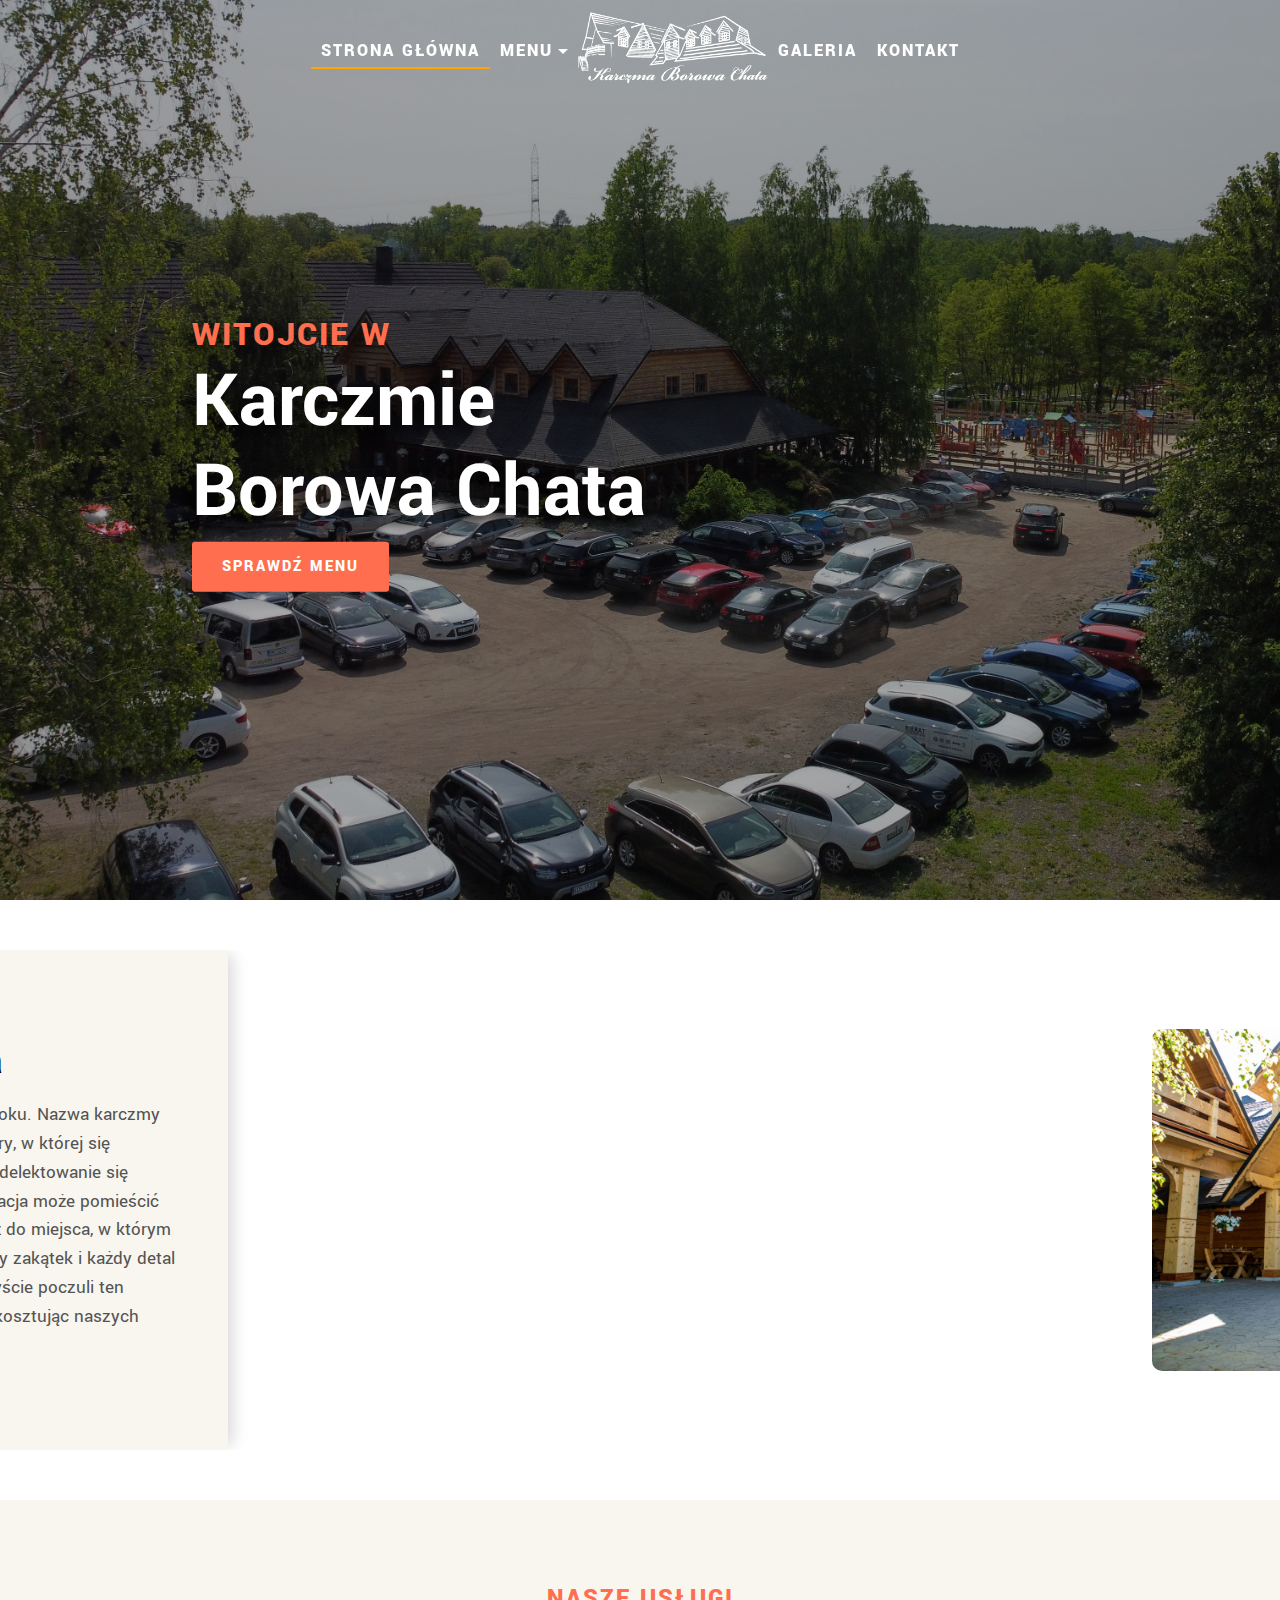
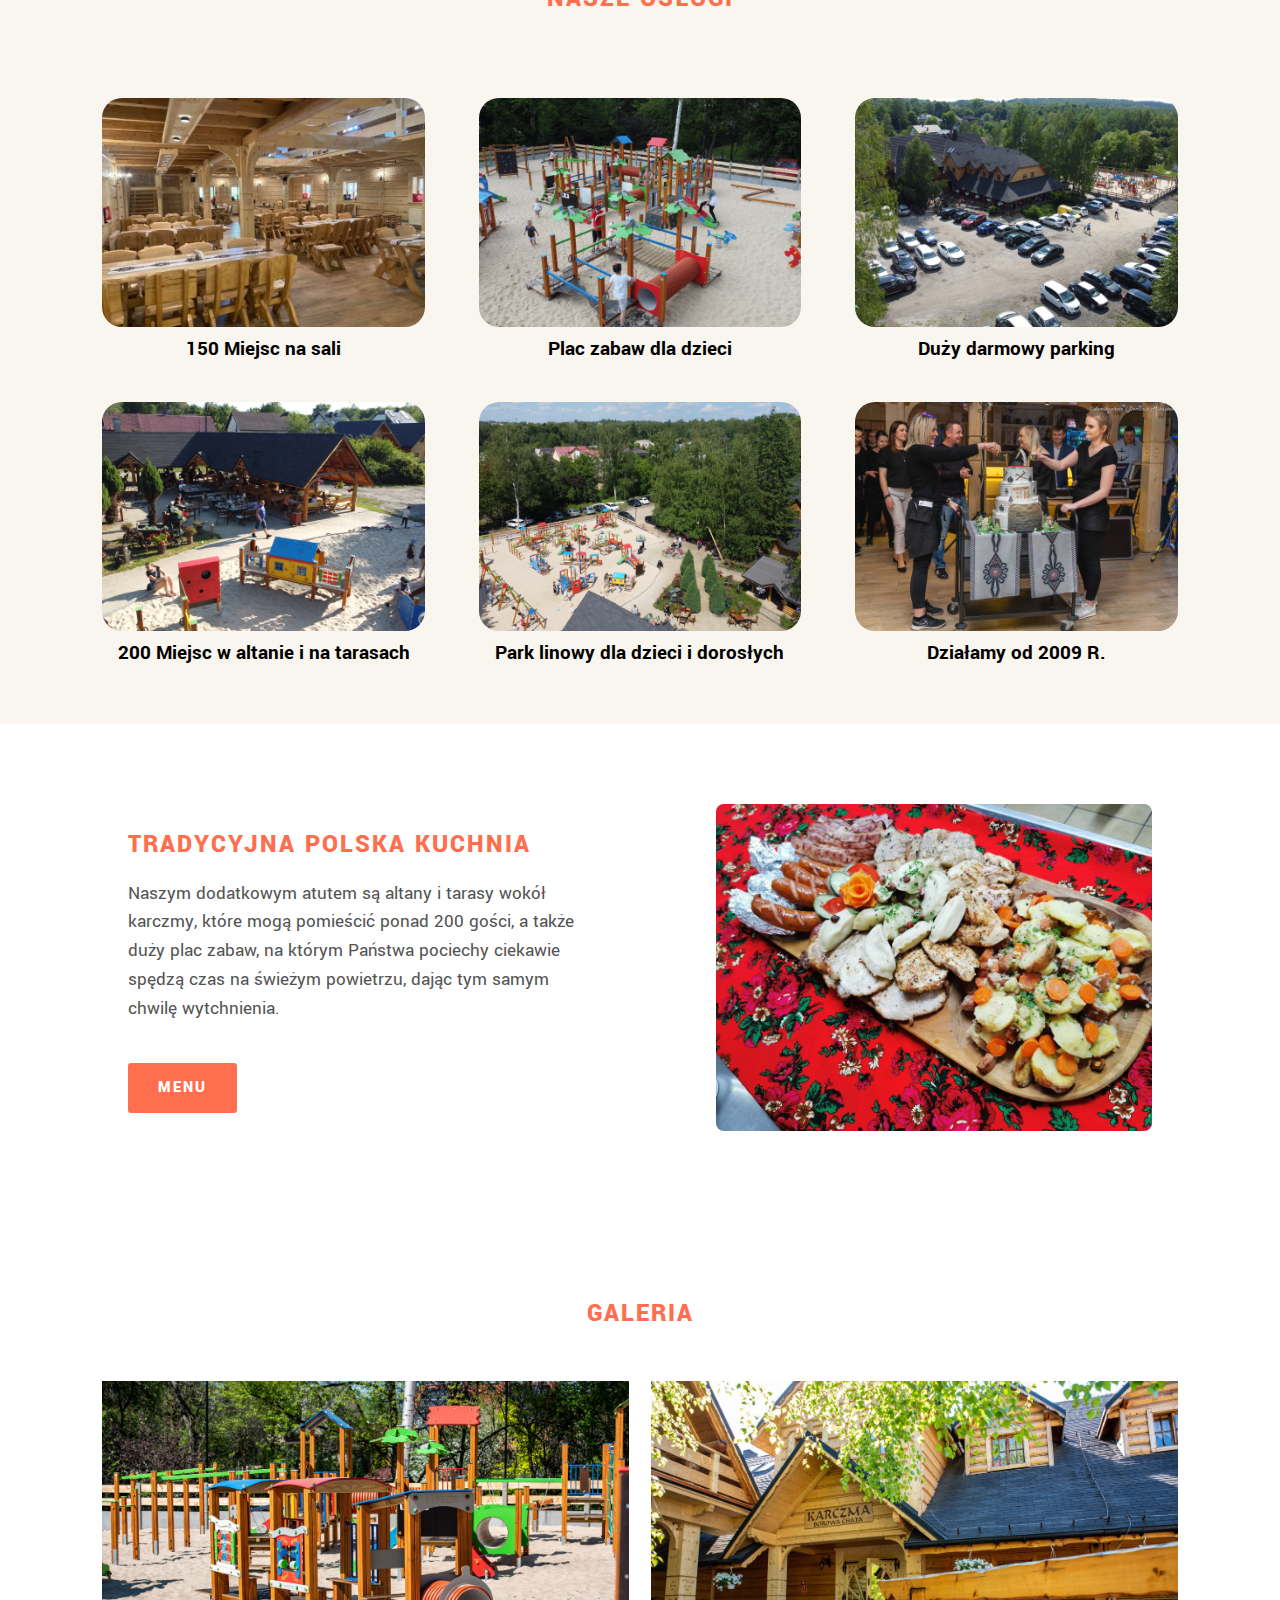
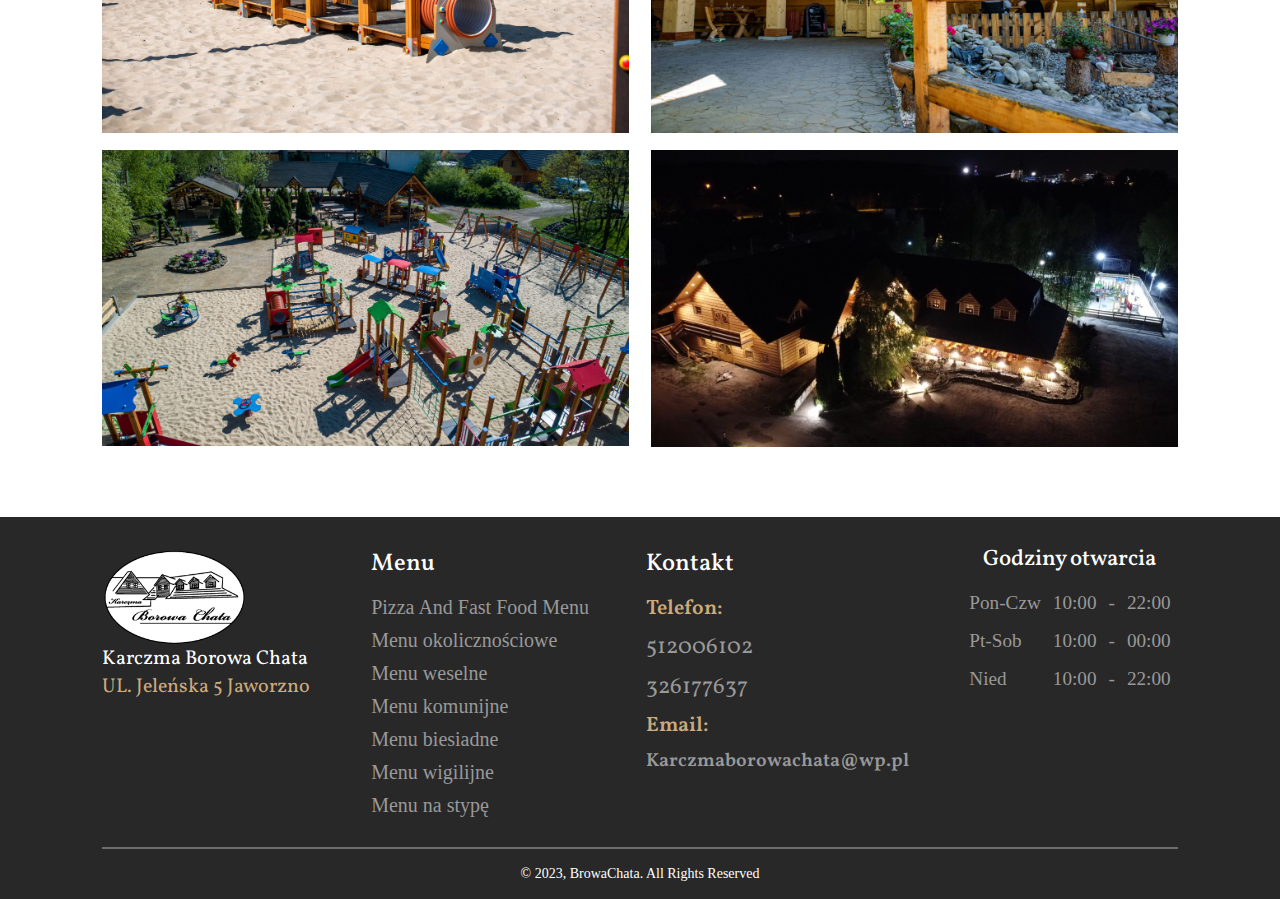
==== commit 3ad0f6fe: "Add files via upload" ====
--- a/index.html
+++ b/index.html
@@ -24,7 +24,7 @@
 <body>
     <header>
 
-        <a href="index.html"><img src="./img/logo1.png" class="logo" alt="Logo Karczma Borowa Chata"></a>
+
         <div class="hamburger">
             <div class="line"></div>
             <div class="line"></div>
@@ -36,7 +36,7 @@
         <nav class="nav-bar">
             <ul>
                 <li><a href="index.html" class="active">Strona Główna</a></li>
-                <li class="nav-dropdown"><a>Menu</a>
+                <li class="nav-dropdown"><a class="arrow">Menu</a>
                     <div class="dropdown">
                         <ul>
                             <li><a href="menu.html">Menu Główne</a></li>
@@ -50,6 +50,7 @@
                         </ul>
                     </div>
                 </li>
+                <a href="index.html"><img src="./img/logo1.png" class="logo" alt="Logo Karczma Borowa Chata"></a>
                 <li><a href="galeria.html">Galeria</a></li>
                 <li><a href="kontakt.html">Kontakt</a></li>
             </ul>
@@ -61,9 +62,10 @@
     <section>
 
         <div class="main-image">
+            <div class="image-filter"></div>
             <div class="main-container">
                 <h3>Witojcie w</h3>
-                <h2>Karczma</h2>
+                <h2>Karczmie</h2>
                 <h2>Borowa Chata</h2>
                 <a href="menu.html">sprawdź Menu</a>
             </div>
@@ -240,7 +242,17 @@
         <p class="footer-copy">© 2023, BrowaChata. All Rights Reserved</p>
     </footer>
 
-
+    <script>
+        // Zmiana tła podczas scrollowania
+        window.addEventListener('scroll', function () {
+            const navBar = document.querySelector('header')
+            if (window.scrollY > 200) {
+                navBar.classList.add('scrolled')
+            } else {
+                navBar.classList.remove('scrolled')
+            }
+        })
+    </script>
     <script src="main.js"></script>
 </body>
 
--- a/assets/style.css
+++ b/assets/style.css
@@ -6,7 +6,7 @@
 }
 
 .logo {
-	width: 160px;
+	width: 190px;
 }
 
 .hamburger {
@@ -14,25 +14,31 @@
 }
 
 header {
-	display: flex;
+	transition: background-color 0.5s ease, padding 0.5s ease;
+	display: flex;
+	justify-content: center;
+	align-items: center;
 	position: fixed;
-	height: 80px;
+	top: 0;
+	left: 0;
+	height: 100px;
 	width: 100%;
-	background: #ff6e4e;
-	justify-content: space-between;
-	align-items: center;
 	z-index: 100;
 	padding: 0 13% 0 13%;
 }
+.scrolled {
+	background-color: red; /* Przykładowe tło, można dostosować */
+}
 
 .nav-bar ul {
 	display: flex;
+	align-items: center;
 	list-style: none;
 }
 
 .nav-bar ul li a {
 	display: inline-block;
-	font-size: 1rem;
+	font-size: 1.125rem;
 	font-style: normal;
 	font-family: Yantramanav;
 	font-weight: 900;
@@ -45,14 +51,14 @@
 }
 
 .nav-bar ul li a:hover {
-	color: green;
+	color: #ffa500;
 }
 
 .nav-bar a.active {
 	position: relative;
 }
 
-.nav-bar a.active:after {
+.nav-bar a.active::after {
 	content: '';
 	position: absolute;
 	bottom: -1px; /* Odsunięcie podkreślenia od tekstu */
@@ -66,11 +72,12 @@
 .nav-bar ul li ul {
 	position: absolute;
 	width: 280px;
-	background: #ff6e4e;
+	background: #fff;
 	display: none;
 	border-radius: 10px;
 	padding-top: 1.3rem;
 	padding-bottom: 0.5rem;
+	border: 1px solid black;
 }
 
 .nav-bar ul li ul li a {
@@ -81,19 +88,42 @@
 	font-style: normal;
 	font-family: Yantramanav;
 	font-weight: 900;
+	color: black;
+}
+.nav-dropdown .arrow::after {
+	content: '';
+	display: inline-block;
+	margin-left: 5px; /* Odstęp od tekstu */
+	vertical-align: middle; /* Wyśrodkowanie względem tekstu */
+	border-left: 5px solid transparent; /* Lewa strona trójkąta */
+	border-right: 5px solid transparent; /* Prawa strona trójkąta */
+	border-top: 5px solid white; /* Górna strona trójkąta, kolor biały */
 }
 
 .nav-bar .dropdown-active ul {
 	display: initial;
 }
 
+.image-filter {
+	position: absolute;
+	top: 0;
+	left: 0;
+	right: 0;
+	bottom: 0;
+	background-image: url(../img/DJI_040922.JPG);
+	background-size: cover;
+	background-repeat: no-repeat;
+	-webkit-filter: brightness(65%);
+	filter: brightness(65%);
+}
+
 .main-image {
-	background-image: url(../img/DJI_040922.JPG);
+	position: relative;
 	width: 100%;
 	height: 100vh;
-	background-size: cover;
-	background-repeat: no-repeat;
-}
+	overflow: hidden;
+}
+
 .main-container {
 	width: 100%;
 	position: absolute;
@@ -247,6 +277,55 @@
 	border-radius: 10px;
 }
 
+.content-wrapper,
+.content-image {
+	transition: transform 0.7s ease-out;
+	transform: translateX(-100%); /* Domyślne przesunięcie dla .content-wrapper */
+}
+
+.content-image {
+	transform: translateX(100%); /* Domyślne przesunięcie dla .content-image */
+}
+
+/* Klasy dodane przez JavaScript podczas przewijania */
+.visible {
+	transform: translateX(0);
+}
+
+/* Animacja dla content-wrapper */
+.animate-content-wrapper {
+	animation: slideInLeft 1s forwards; /* 1s to czas trwania animacji */
+}
+
+/* Animacja dla content-image */
+.animate-content-image {
+	animation: slideInRight 1s forwards; /* 1s to czas trwania animacji */
+}
+
+/* Kluczowe klatki dla animacji slideInLeft */
+@keyframes slideInLeft {
+	from {
+		transform: translateX(-100%); /* Początek poza ekranem z lewej strony */
+		opacity: 0;
+	}
+	to {
+		transform: translateX(0);
+		opacity: 1;
+	}
+}
+
+/* Kluczowe klatki dla animacji slideInRight */
+@keyframes slideInRight {
+	from {
+		transform: translateX(100%); /* Początek poza ekranem z prawej strony */
+		opacity: 0;
+	}
+	to {
+		transform: translateX(0);
+		opacity: 1;
+	}
+}
+
 .container-services {
 	background-color: #f9f6ef;
 }
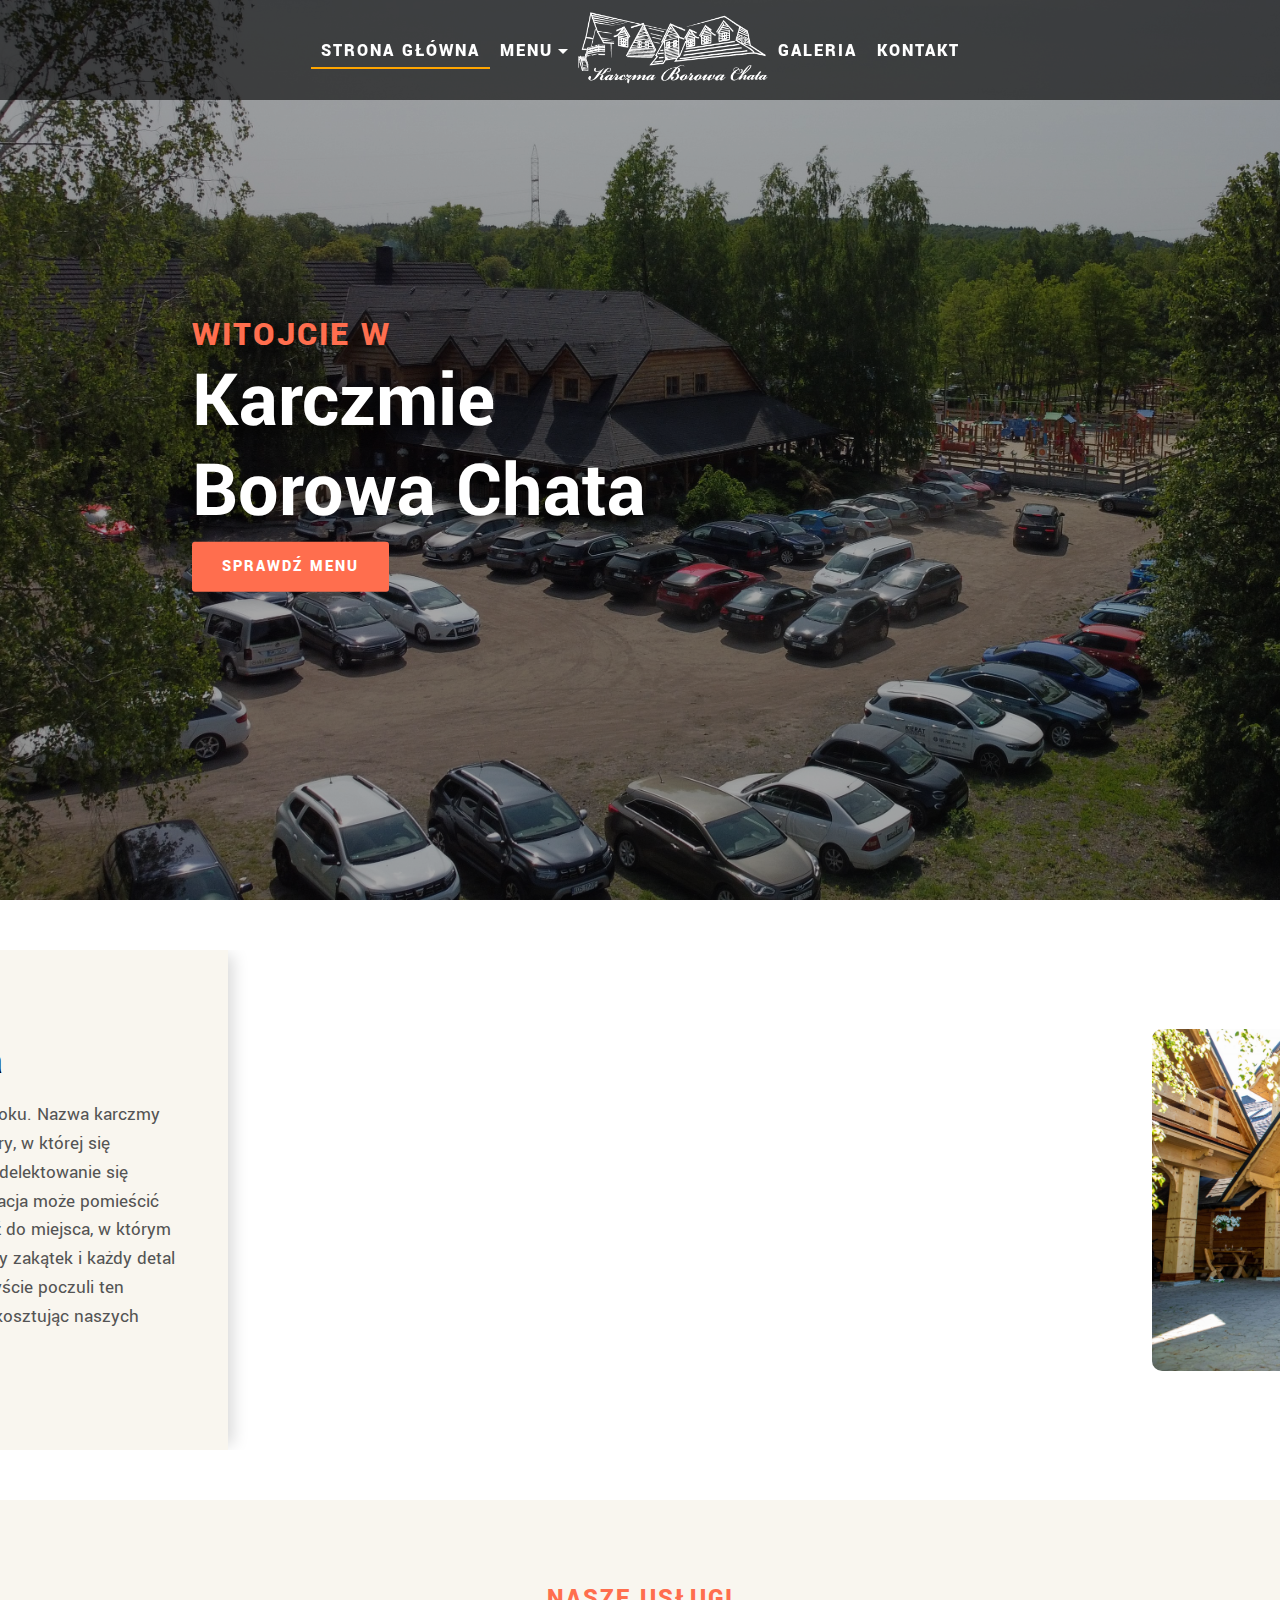
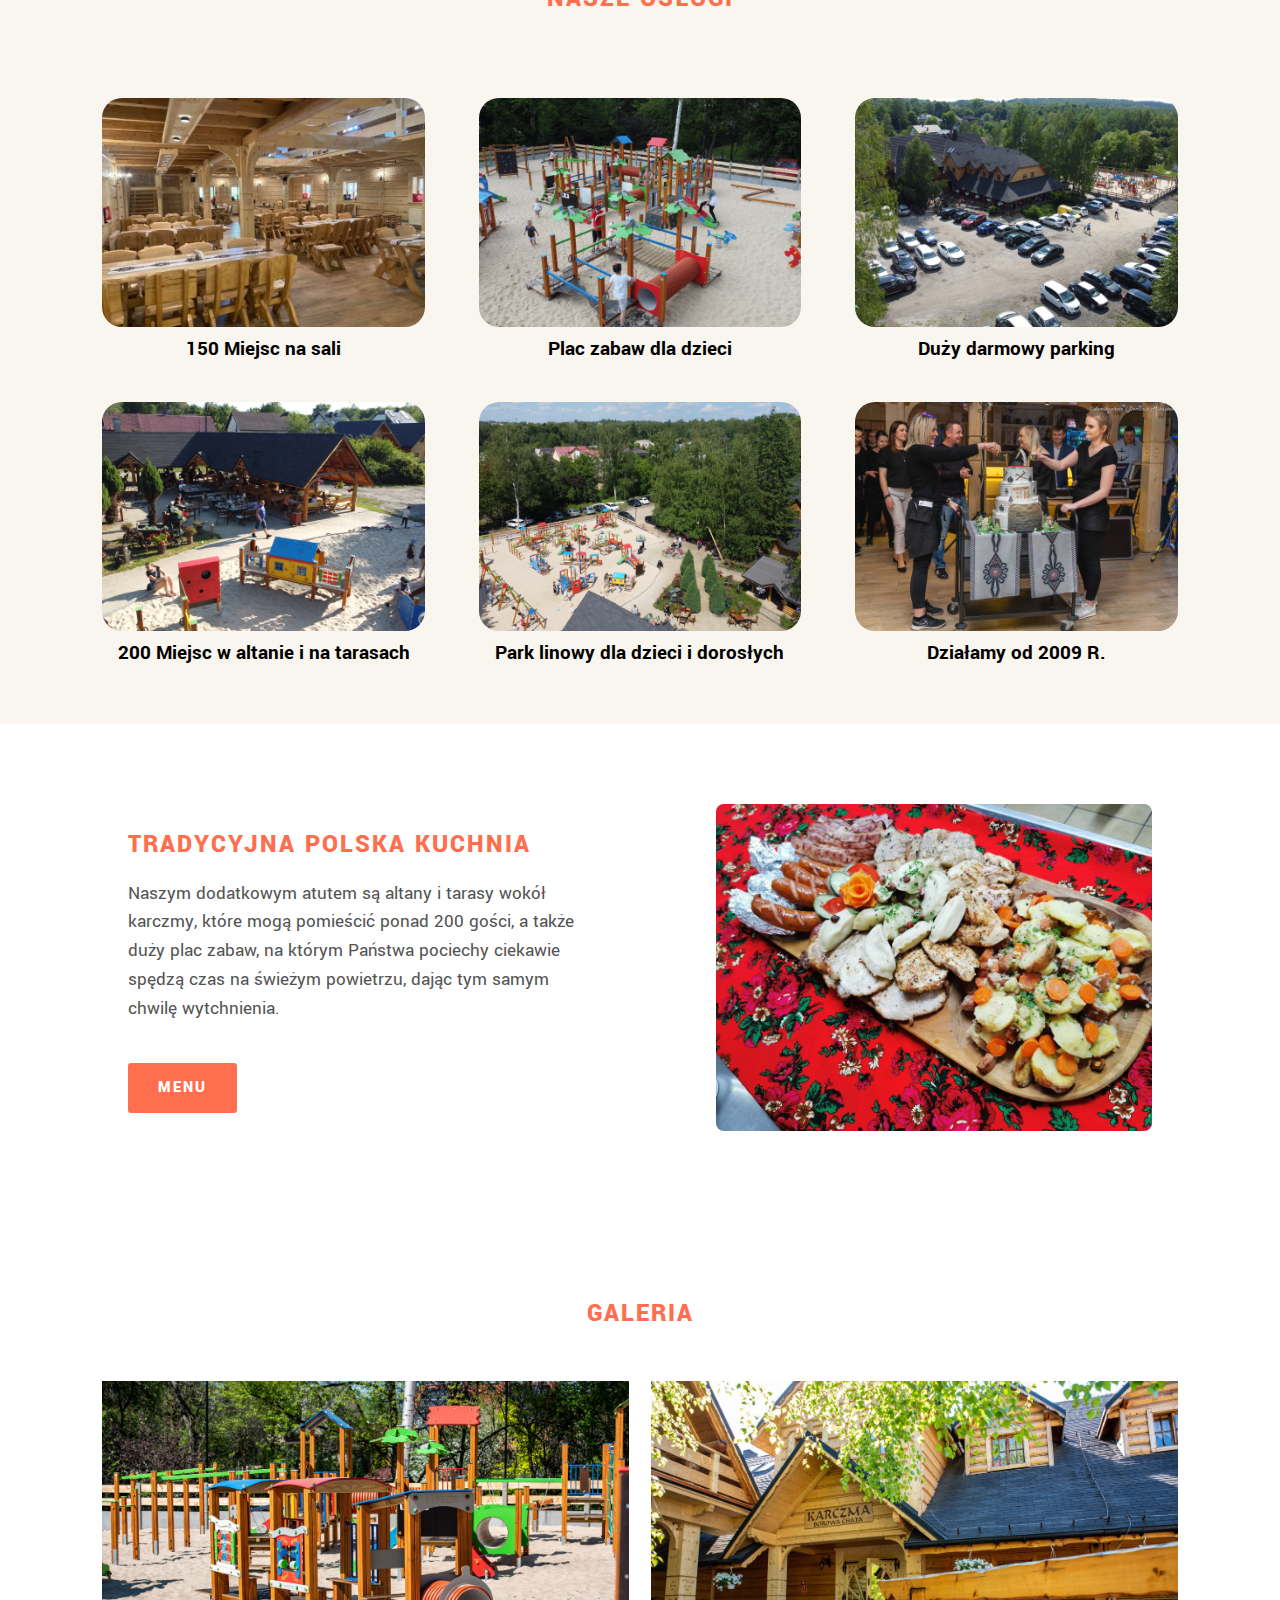
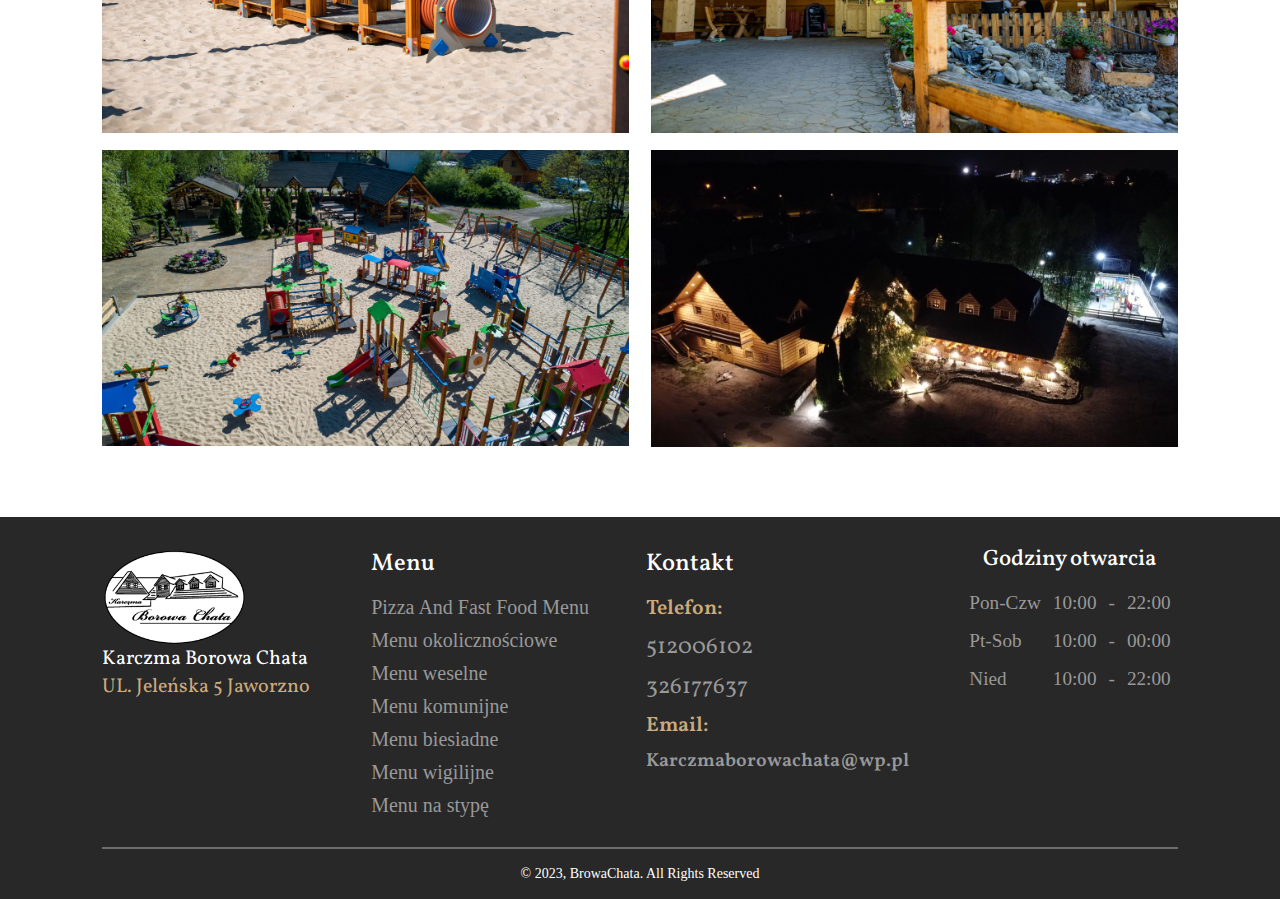
==== commit 61ea31d0: "Add files via upload" ====
--- a/index.html
+++ b/index.html
@@ -41,7 +41,7 @@
                         <ul>
                             <li><a href="menu.html">Menu Główne</a></li>
                             <li><a href="#">Menu Pizza & Fast Food</a></li>
-                            <li><a href="#">Menu okolicznościowe</a></li>
+                            <li><a href="imprezy.html">Menu okolicznościowe</a></li>
                             <li><a href="#">Menu weselne</a></li>
                             <li><a href="#">Menu komunijne</a></li>
                             <li><a href="#">Menu biesiadne</a></li>
@@ -242,17 +242,7 @@
         <p class="footer-copy">© 2023, BrowaChata. All Rights Reserved</p>
     </footer>
 
-    <script>
-        // Zmiana tła podczas scrollowania
-        window.addEventListener('scroll', function () {
-            const navBar = document.querySelector('header')
-            if (window.scrollY > 200) {
-                navBar.classList.add('scrolled')
-            } else {
-                navBar.classList.remove('scrolled')
-            }
-        })
-    </script>
+
     <script src="main.js"></script>
 </body>
 
--- a/assets/style.css
+++ b/assets/style.css
@@ -14,7 +14,6 @@
 }
 
 header {
-	transition: background-color 0.5s ease, padding 0.5s ease;
 	display: flex;
 	justify-content: center;
 	align-items: center;
@@ -25,6 +24,7 @@
 	width: 100%;
 	z-index: 100;
 	padding: 0 13% 0 13%;
+	background: rgb(0, 0, 0, 0.6);
 }
 .scrolled {
 	background-color: red; /* Przykładowe tło, można dostosować */
